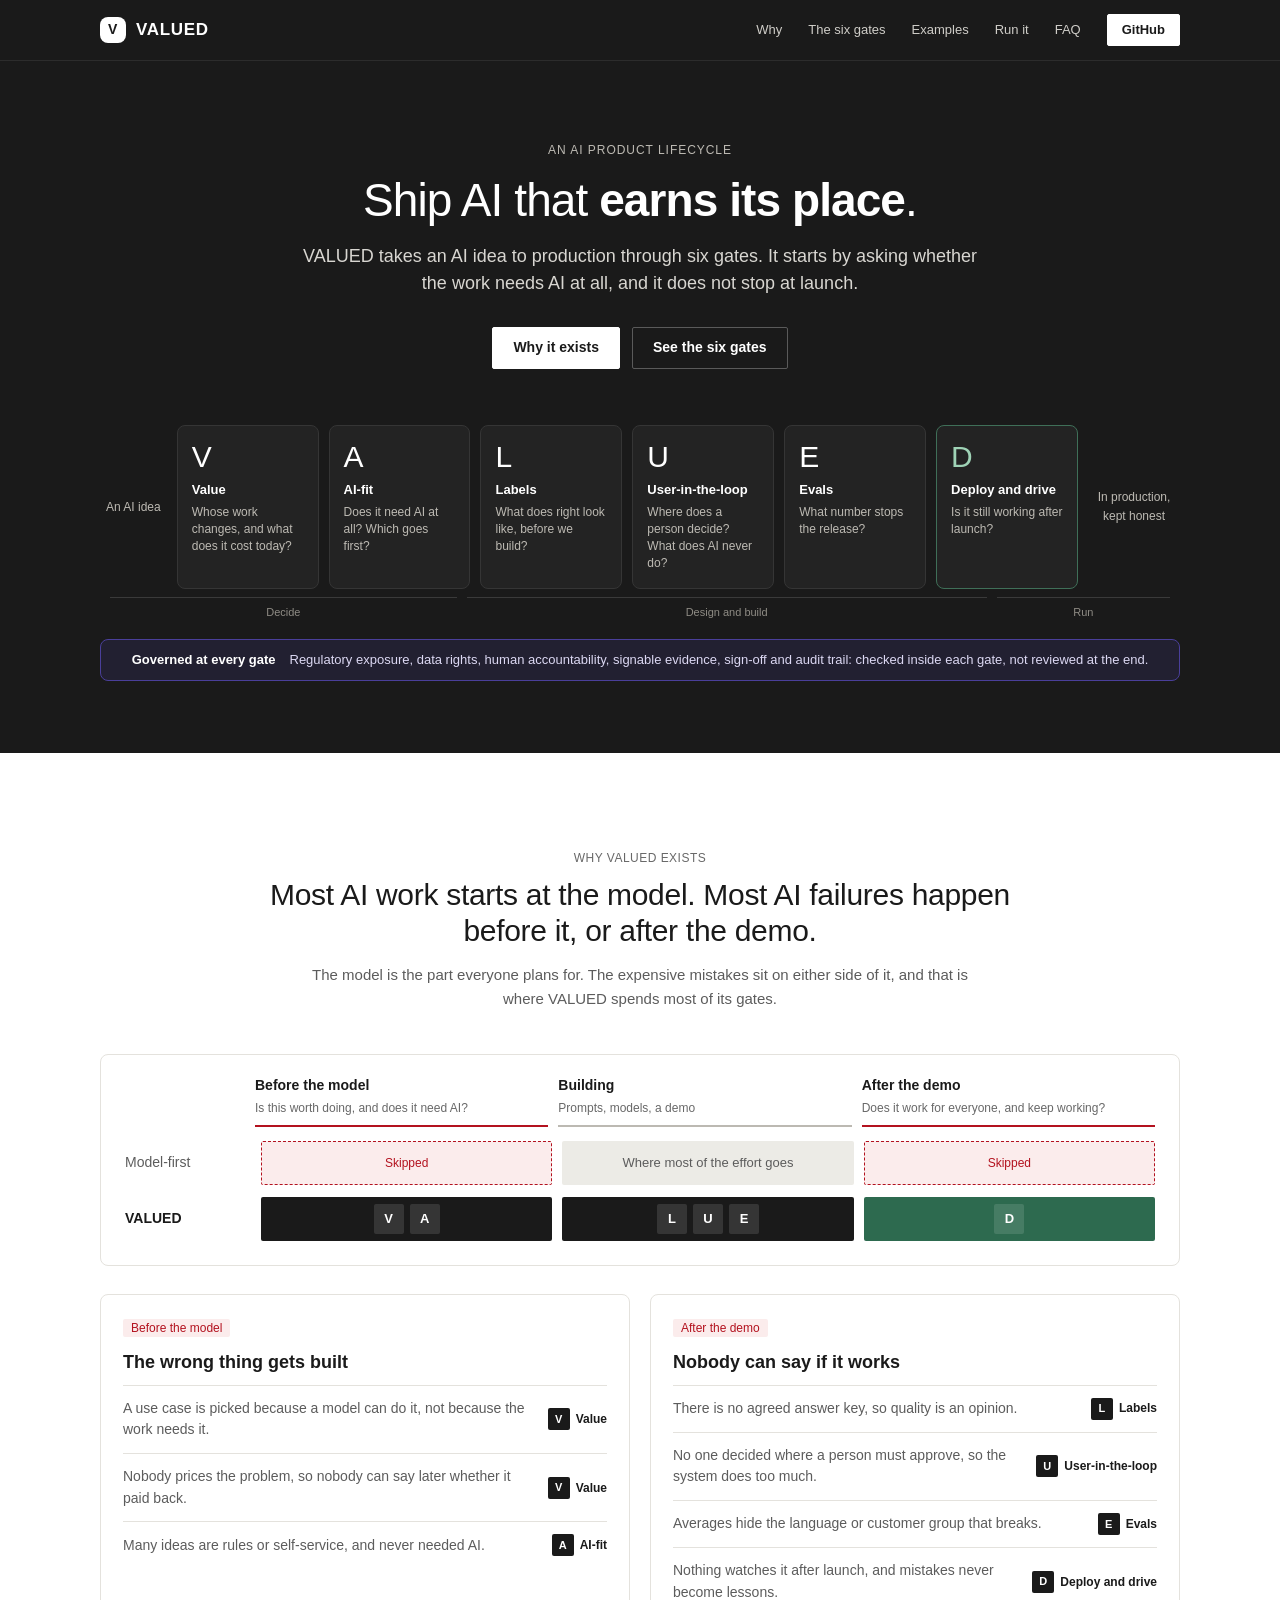
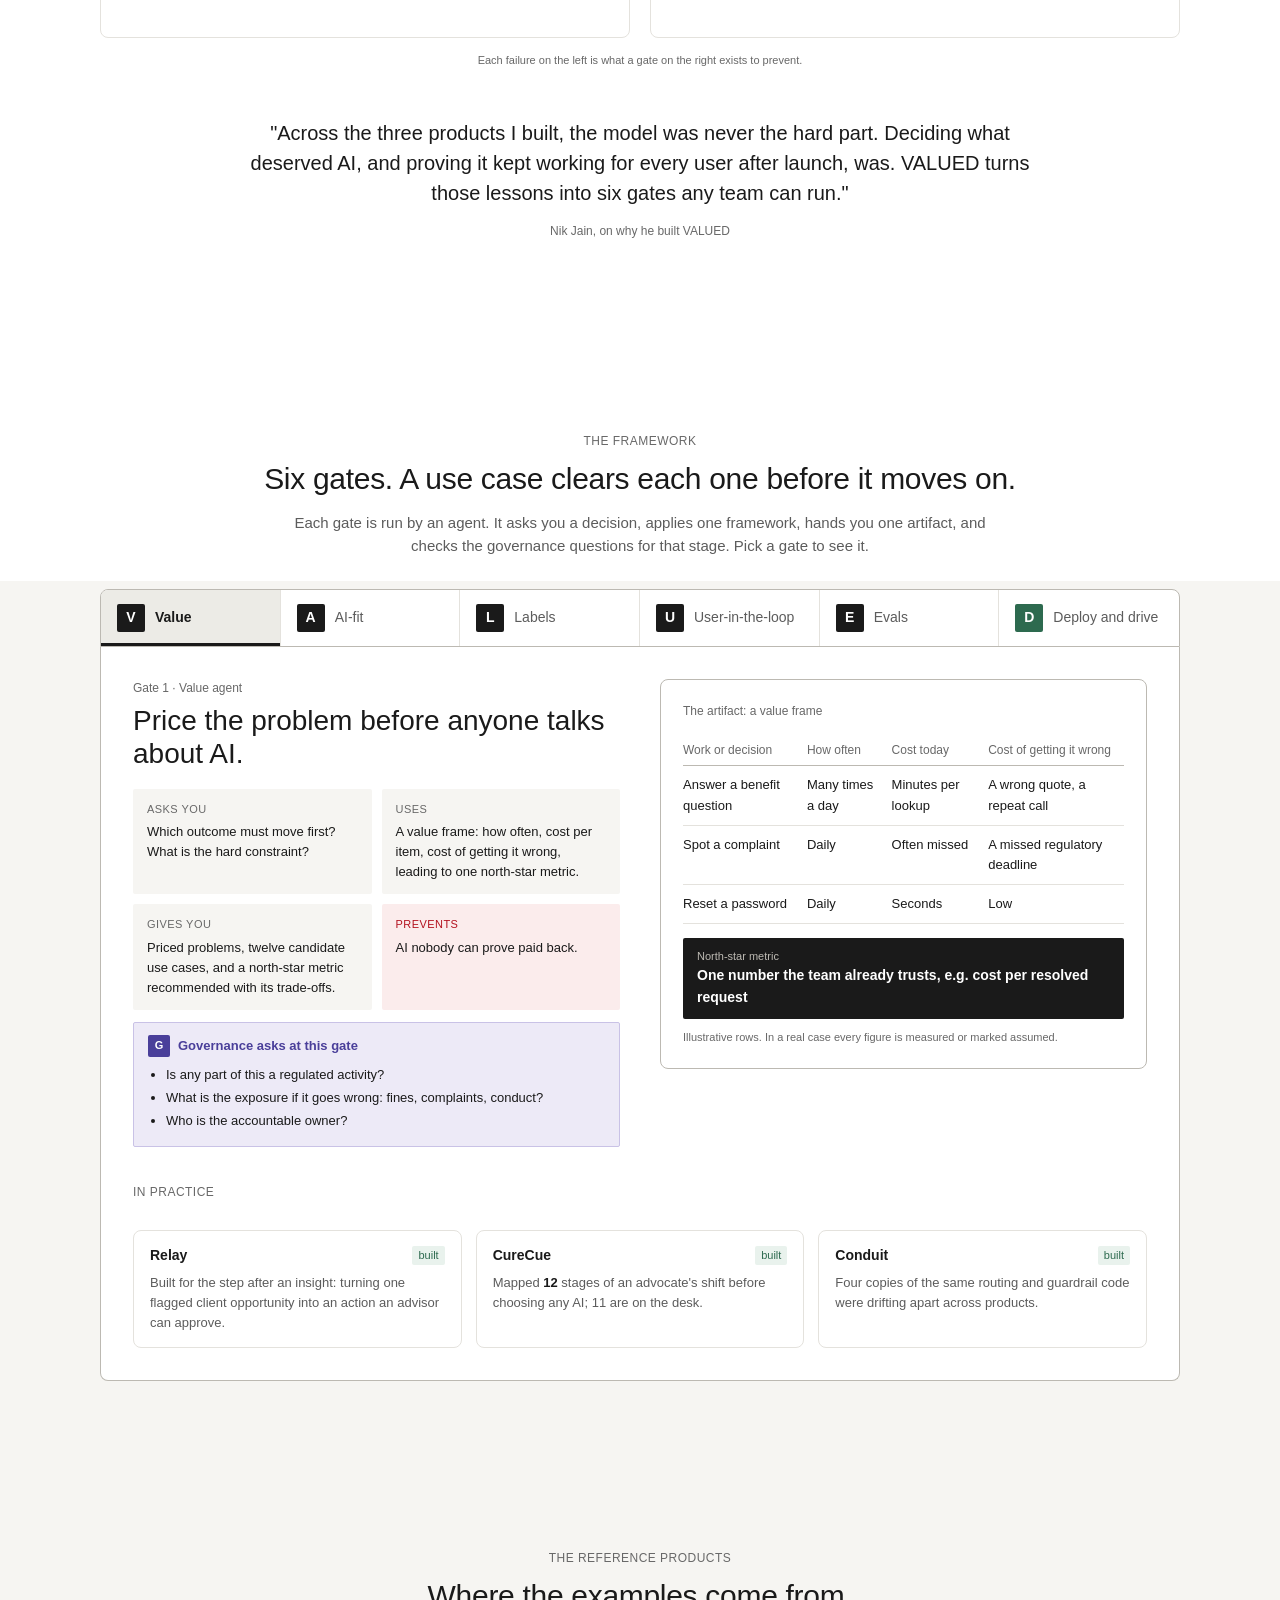
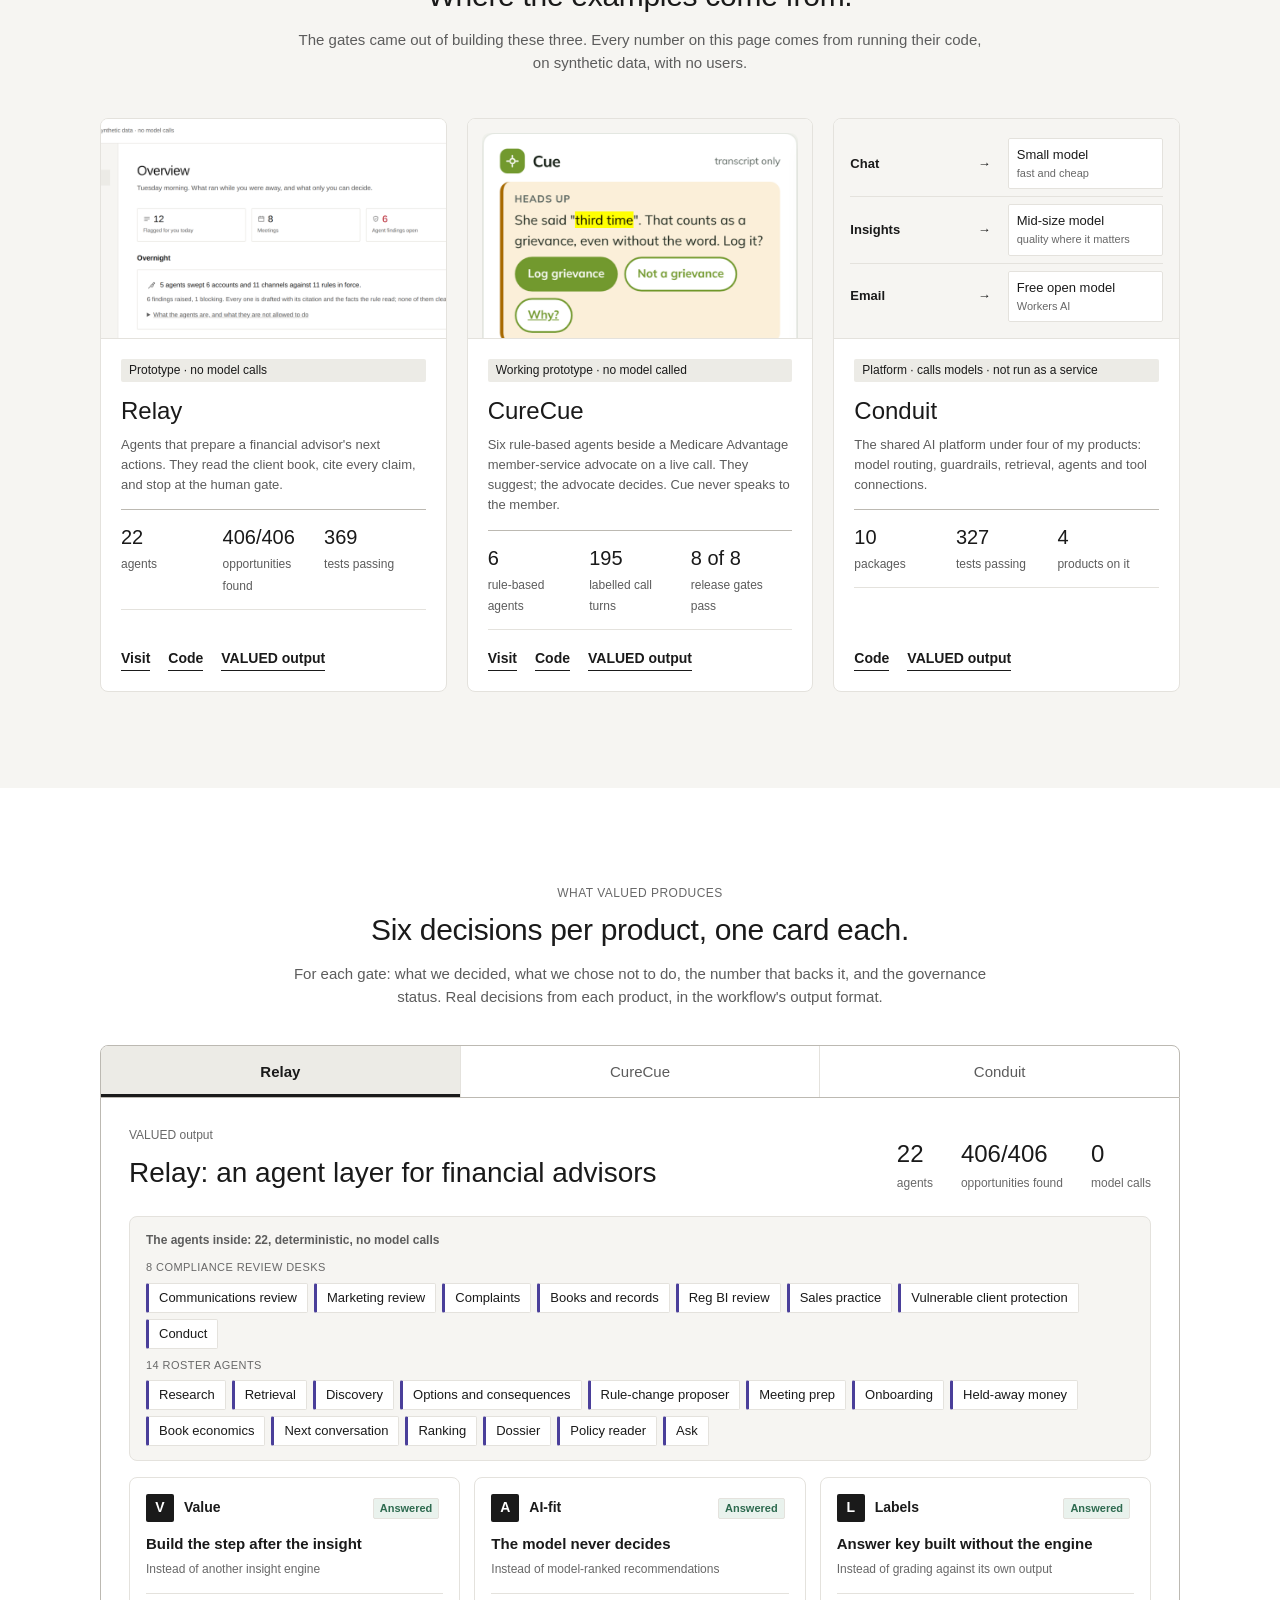
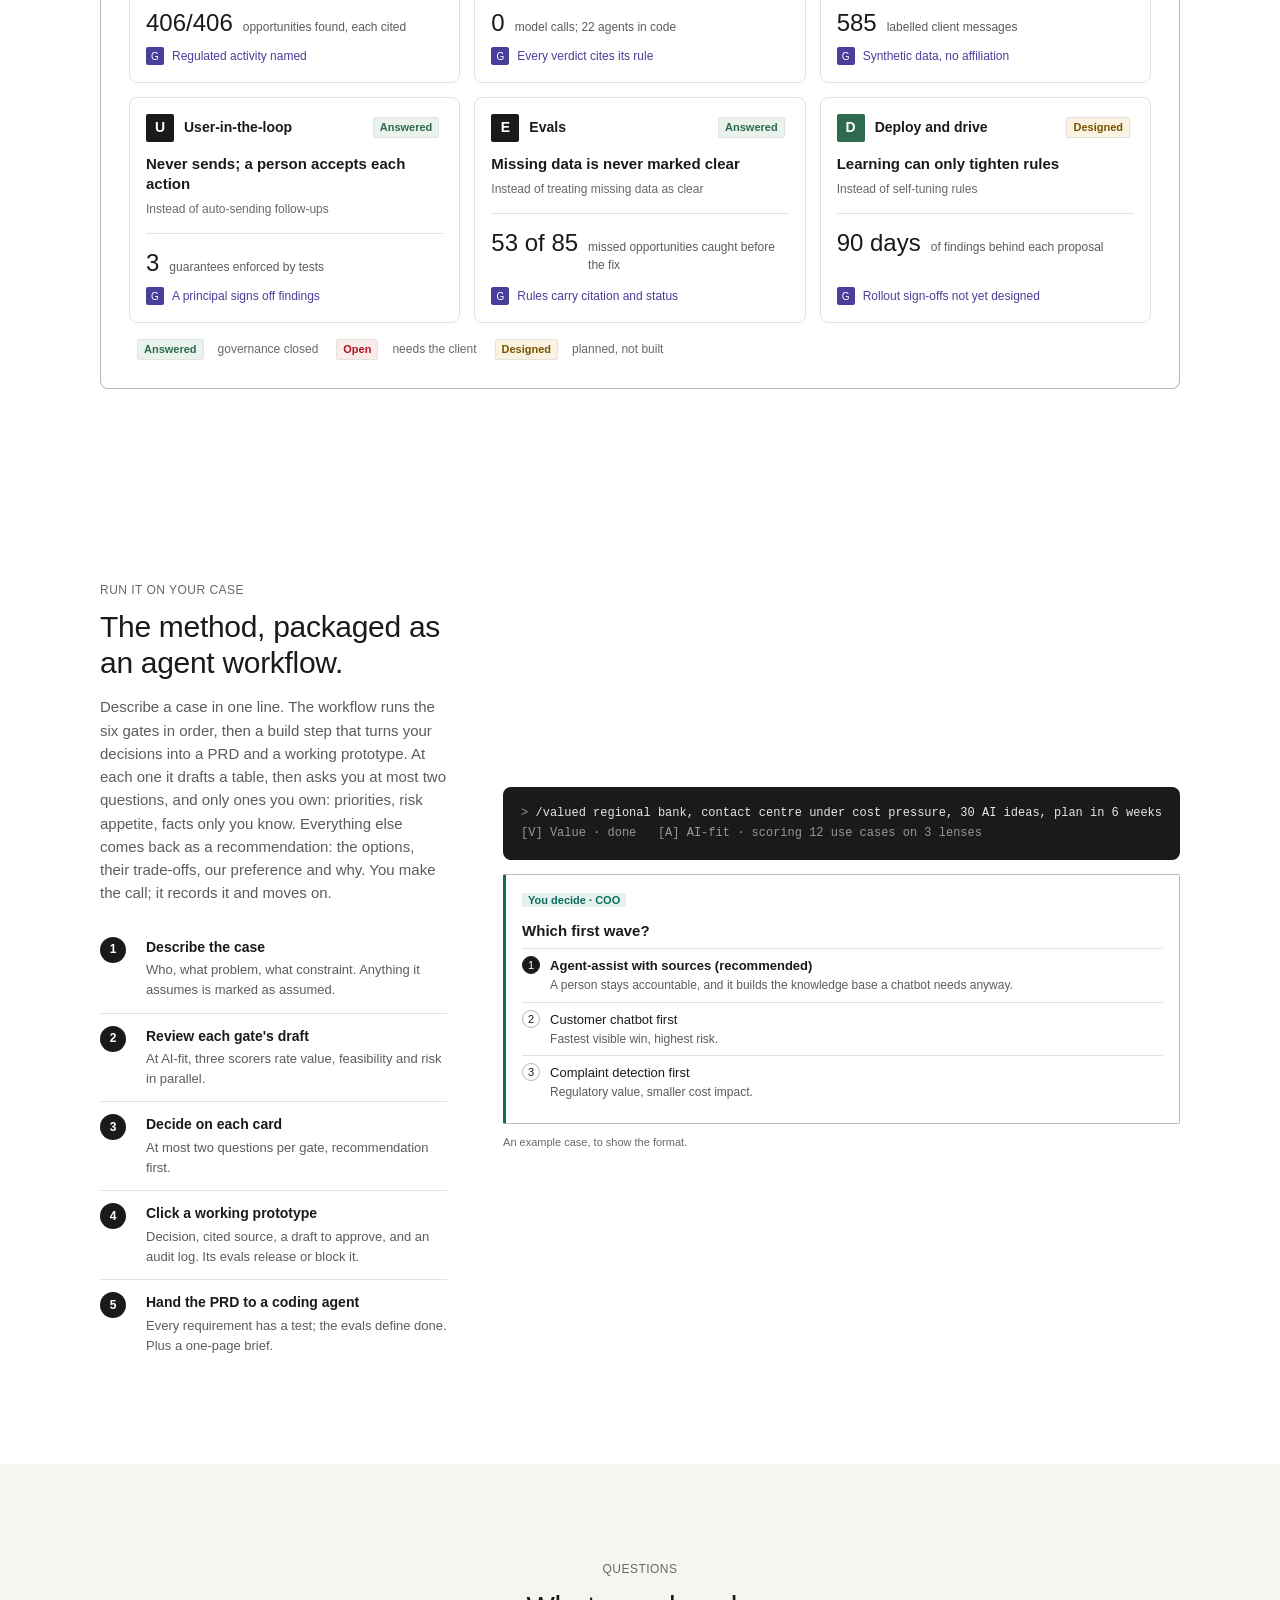
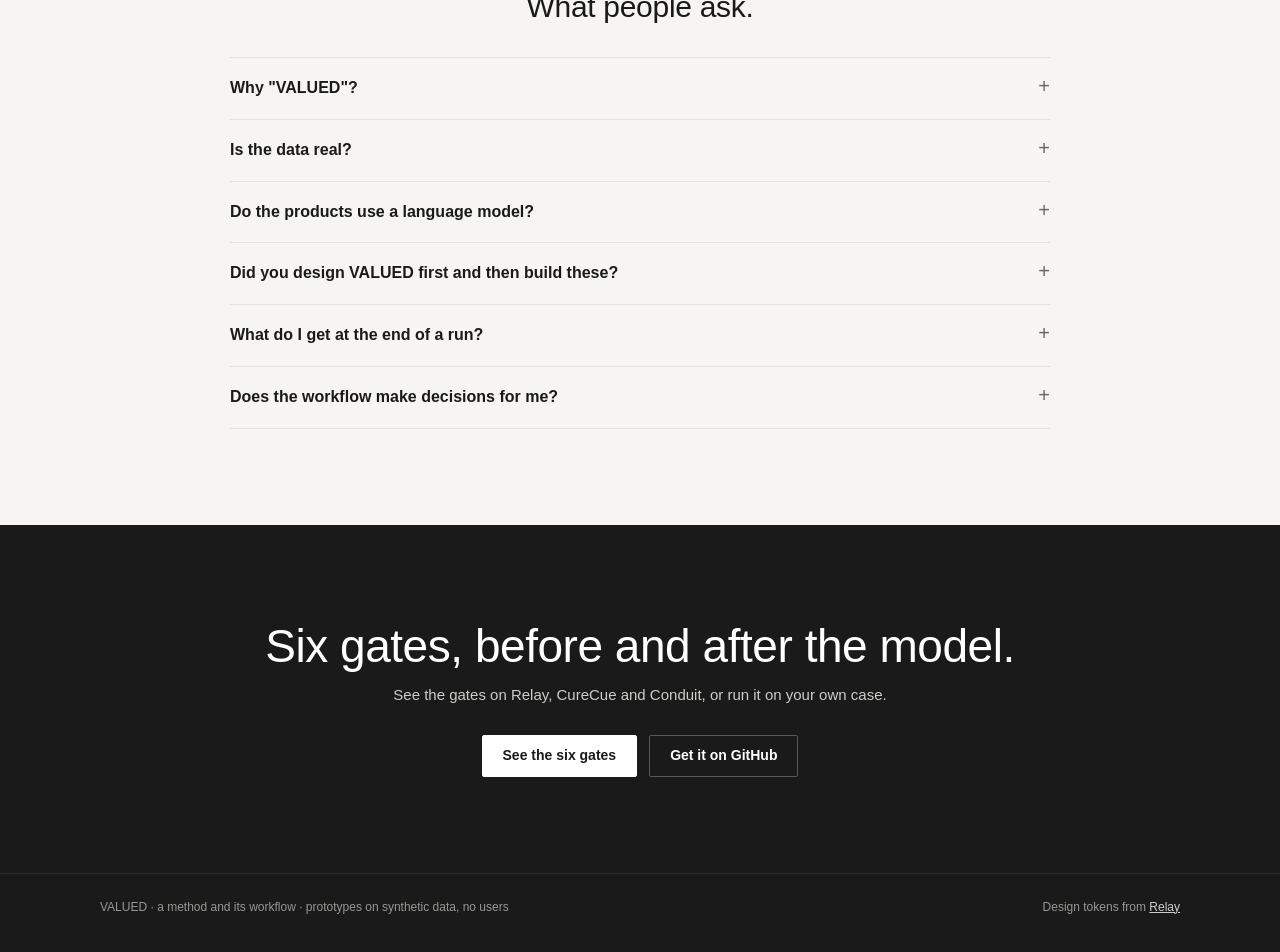
==== index.html @ 5e18c12e "Site: the build step, a working prototype and a PRD for a coding agent; engine question at AI-fit; F" ====
<!doctype html>
<html lang="en">
<head>
<meta charset="utf-8">
<meta name="viewport" content="width=device-width, initial-scale=1">
<title>VALUED · Ship AI that earns its place</title>
<meta name="description" content="VALUED is a six-gate product lifecycle for AI, from whether a use case needs AI at all to whether it still works after launch. Shown end to end on a real product.">
<meta property="og:title" content="VALUED · Ship AI that earns its place">
<meta property="og:description" content="Six gates from idea to production, shown end to end on a real product.">
<style>
  /* Design tokens from Relay (github.com/nikjain15/relay, app/tokens.css), verbatim.
     One addition for a marketing page: --text-hero. */
  :root {
    --ink: #1a1a1a; --ink-2: #5c5c5c; --ink-3: #686868;
    --line: #e4e2dd; --line-strong: #bcb9b2;
    --surface: #ffffff; --subtle: #f6f5f2; --selected: #ecebe6; --accent: #1a1a1a;
    --critical: #b3121f; --critical-soft: #fbecec;
    --positive: #2d6a4f; --positive-soft: #e9f2ed;
    --caution: #7a5200; --caution-soft: #faf3e1;
    --agent: #4a3f9a; --agent-soft: #edeaf7;
    --advisor: #0f5a8a; --advisor-soft: #e6f0f7;
    --client: #0e6b5e; --client-soft: #e4f1ee;
    --font: "Helvetica Neue", Helvetica, Arial, system-ui, sans-serif;
    --radius: 2px; --radius-lg: 8px;
    --text-caption: 11px; --text-meta: 12px; --text-body: 13px; --text-lead: 14px; --text-brief: 15px;
    --text-heading: 16px; --text-brand: 17px; --text-figure: 18px; --text-stat: 20px; --text-stat-lg: 24px;
    --text-title: 28px; --text-display: 30px;
    --text-hero: 46px;
  }
  * { box-sizing: border-box; }
  html { scroll-behavior: smooth; }
  html, body { margin: 0; background: var(--surface); color: var(--ink); font-family: var(--font); font-size: var(--text-lead); line-height: 1.55; }
  img { max-width: 100%; height: auto; display: block; }
  a { color: inherit; }
  .skip { position: absolute; left: -999px; } .skip:focus { left: 16px; top: 12px; background: var(--surface); color: var(--ink); padding: 4px 8px; z-index: 20; }
  .wrap { max-width: 1160px; margin: 0 auto; padding: 0 40px; }
  @media (max-width: 700px) { .wrap { padding: 0 16px; } :root { --text-hero: 34px; } }
  .mono { font-family: ui-monospace, "SF Mono", Menlo, monospace; }
  a:focus-visible, summary:focus-visible { outline: 2px solid var(--advisor); outline-offset: 2px; }

  /* Nav */
  .nav { position: sticky; top: 0; z-index: 10; background: var(--ink); color: var(--surface); border-bottom: 1px solid #2c2c2c; }
  .nav .wrap { height: 60px; display: flex; align-items: center; justify-content: space-between; gap: 16px; }
  .brand { display: flex; align-items: center; gap: 10px; font-size: var(--text-brand); font-weight: 600; text-decoration: none; letter-spacing: 0.04em; }
  .mark { width: 26px; height: 26px; border-radius: var(--radius-lg); background: var(--surface); color: var(--ink); display: grid; place-items: center; font-size: var(--text-lead); font-weight: 700; }
  .links { display: flex; gap: 26px; align-items: center; font-size: var(--text-body); }
  .links a { text-decoration: none; color: #cfcdc8; }
  .links a:hover { color: var(--surface); }
  @media (max-width: 760px) { .links a.hide-sm { display: none; } }
  .btn { display: inline-flex; align-items: center; height: 42px; padding: 0 20px; border: 1px solid var(--ink); border-radius: var(--radius); font-size: var(--text-lead); font-weight: 600; text-decoration: none; color: var(--ink); background: var(--surface); }
  .btn.primary { background: var(--ink); color: var(--surface); }
  .on-dark .btn.primary { background: var(--surface); color: var(--ink); border-color: var(--surface); }
  .on-dark .btn.ghost { background: transparent; color: var(--surface); border-color: #5a5a5a; }
  .links .btn { height: 32px; font-size: var(--text-body); padding: 0 14px; color: var(--ink); background: var(--surface); border-color: var(--surface); }

  /* Hero */
  .hero { background: var(--ink); color: var(--surface); padding: 80px 0 72px; }
  .hero .center { text-align: center; max-width: 860px; margin: 0 auto; }
  .kicker { font-size: var(--text-meta); color: #bdbab3; letter-spacing: 0.08em; }
  .hero h1 { font-size: var(--text-hero); font-weight: 300; line-height: 1.08; letter-spacing: -0.02em; margin: 16px 0 0; }
  .hero h1 b { font-weight: 600; }
  .hero .lede { font-size: var(--text-figure); color: #d8d6d1; line-height: 1.5; margin: 18px auto 0; max-width: 700px; font-weight: 300; }
  .hero .ctas { display: flex; gap: 12px; justify-content: center; margin-top: 30px; flex-wrap: wrap; }

  .journey { margin-top: 56px; display: grid; grid-template-columns: auto repeat(6, 1fr) auto; gap: 10px; align-items: stretch; }
  .journey .end { display: flex; align-items: center; justify-content: center; font-size: var(--text-meta); color: #bdbab3; padding: 0 6px; text-align: center; max-width: 92px; }
  .jg { background: #232323; border: 1px solid #353535; border-radius: var(--radius-lg); padding: 16px 14px; position: relative; }
  .jg .k { font-size: var(--text-display); font-weight: 300; line-height: 1; }
  .jg .n { font-size: var(--text-body); font-weight: 600; margin-top: 8px; }
  .jg .q { font-size: var(--text-meta); color: #bdbab3; margin-top: 4px; line-height: 1.4; }
  .jg.d { border-color: #3f6f58; }
  .jg.d .k { color: #9fd3b6; }
  .phase { display: grid; grid-template-columns: auto 2fr 3fr 1fr auto; gap: 10px; margin-top: 8px; font-size: var(--text-caption); color: #8f8c85; text-align: center; }
  .phase span { border-top: 1px solid #3a3a3a; padding-top: 6px; }
  .phase span.blank { border: 0; min-width: 0; }
  @media (max-width: 900px) { .journey { grid-template-columns: 1fr 1fr 1fr; } .journey .end, .phase { display: none; } }
  @media (max-width: 520px) { .journey { grid-template-columns: 1fr 1fr; } }

  /* Sections */
  section { padding: 96px 0; }
  .band { background: var(--subtle); }
  .eyebrow { font-size: var(--text-meta); color: var(--ink-3); margin: 0 0 10px; letter-spacing: 0.04em; }
  h2 { font-size: var(--text-display); font-weight: 300; line-height: 1.2; margin: 0 0 14px; letter-spacing: -0.01em; max-width: 780px; }
  h3 { font-size: var(--text-heading); font-weight: 600; margin: 0 0 6px; }
  .lede { font-size: var(--text-brief); color: var(--ink-2); max-width: 700px; margin: 0; }
  .center-head { text-align: center; } .center-head h2, .center-head .lede { margin-left: auto; margin-right: auto; }
  .caption { font-size: var(--text-caption); color: var(--ink-3); }

  /* CureCue intro */
  .product-intro { display: grid; grid-template-columns: 1fr 1.25fr; gap: 56px; align-items: center; margin-top: 48px; }
  @media (max-width: 900px) { .product-intro { grid-template-columns: 1fr; gap: 28px; } }
  .facts { display: grid; grid-template-columns: 1fr 1fr; gap: 0; border-top: 1px solid var(--line-strong); margin-top: 20px; }
  .facts div { padding: 12px 12px 12px 0; border-bottom: 1px solid var(--line); font-size: var(--text-body); }
  .facts span { display: block; font-size: var(--text-meta); color: var(--ink-3); }
  .frame { border: 1px solid var(--line-strong); border-radius: var(--radius-lg); overflow: hidden; box-shadow: 0 24px 60px rgba(26,26,26,0.12); background: var(--surface); }
  .frame .bar { height: 30px; display: flex; align-items: center; gap: 6px; padding: 0 12px; background: var(--subtle); border-bottom: 1px solid var(--line); font-size: var(--text-caption); color: var(--ink-3); }
  .frame .bar i { width: 8px; height: 8px; border-radius: 50%; background: var(--line-strong); display: inline-block; }
  .frame .bar span { margin-left: 8px; }
  .status { display: inline-block; font-size: var(--text-meta); padding: 2px 8px; border-radius: var(--radius); background: var(--selected); }
  .designed { font-size: var(--text-caption); color: var(--caution); background: var(--caution-soft); padding: 1px 6px; border-radius: var(--radius); white-space: nowrap; }

  /* Gate walkthrough rows */
  .gate-row { display: grid; grid-template-columns: 1fr 1.1fr; gap: 64px; align-items: center; padding: 64px 0; border-top: 1px solid var(--line); }
  .gate-row.flip > .visual { order: -1; }
  @media (max-width: 900px) { .gate-row { grid-template-columns: 1fr; gap: 28px; padding: 48px 0; } .gate-row.flip > .visual { order: 0; } }
  .gbadge { display: inline-flex; align-items: center; gap: 10px; }
  .gbadge .k { width: 40px; height: 40px; border-radius: var(--radius-lg); background: var(--ink); color: var(--surface); display: grid; place-items: center; font-size: var(--text-stat); font-weight: 300; }
  .gbadge .k.d { background: var(--positive); }
  .gbadge .n { font-size: var(--text-meta); color: var(--ink-3); }
  .gbadge .n b { display: block; color: var(--ink); font-size: var(--text-lead); }
  .gate-row h3 { font-size: var(--text-title); font-weight: 300; line-height: 1.2; margin: 18px 0 10px; }
  .gate-row .why { color: var(--ink-2); font-size: var(--text-brief); margin: 0; }
  .decided { margin-top: 20px; border-left: 3px solid var(--advisor); padding: 2px 0 2px 14px; }
  .decided .lbl { font-size: var(--text-meta); color: var(--advisor); font-weight: 600; }
  .decided ul { margin: 6px 0 0; padding-left: 16px; font-size: var(--text-lead); }
  .decided li { margin: 4px 0; }
  .evidence { margin-top: 20px; display: flex; gap: 14px; align-items: baseline; background: var(--subtle); border-radius: var(--radius-lg); padding: 14px 16px; }
  .evidence b { font-size: var(--text-stat-lg); font-weight: 300; font-variant-numeric: tabular-nums; white-space: nowrap; }
  .evidence span { font-size: var(--text-body); color: var(--ink-2); }
  .shot-sm { max-width: 420px; margin: 0 auto; }

  /* Charts and diagrams */
  .panel { border: 1px solid var(--line-strong); border-radius: var(--radius-lg); background: var(--surface); padding: 22px; box-shadow: 0 24px 60px rgba(26,26,26,0.08); }
  .panel .ph { font-size: var(--text-meta); color: var(--ink-3); margin-bottom: 14px; }
  .bars .row { display: grid; grid-template-columns: 110px 1fr 44px; gap: 10px; align-items: center; margin: 8px 0; font-size: var(--text-body); }
  .bars .track { height: 14px; background: var(--subtle); border-radius: var(--radius); overflow: hidden; }
  .bars .fill { height: 100%; background: var(--ink); }
  .bars .fill.c2 { background: var(--advisor); } .bars .fill.c3 { background: var(--agent); }
  .bars .v { text-align: right; font-variant-numeric: tabular-nums; }
  .bars .grp { font-size: var(--text-meta); color: var(--ink-3); margin: 16px 0 4px; }
  .bars .grp:first-child { margin-top: 0; }

  .rel { display: grid; grid-template-columns: 1fr 1fr; gap: 16px; }
  .rel .col { border-radius: var(--radius); padding: 14px; }
  .rel .col.r2 { background: var(--critical-soft); }
  .rel .col.r3 { background: var(--positive-soft); }
  .rel .t { font-weight: 600; font-size: var(--text-lead); }
  .rel .s { font-size: var(--text-meta); color: var(--ink-2); margin-bottom: 10px; }
  .rel .lg { display: grid; grid-template-columns: 80px 1fr 38px; gap: 8px; align-items: center; margin: 6px 0; font-size: var(--text-body); }
  .rel .tr { height: 10px; background: rgba(255,255,255,0.7); border-radius: var(--radius); overflow: hidden; }
  .rel .f { height: 100%; }
  .rel .r2 .f { background: var(--critical); } .rel .r3 .f { background: var(--positive); }
  .rel .lg .v { text-align: right; font-variant-numeric: tabular-nums; font-weight: 600; }
  .rel .verdict { margin-top: 10px; font-size: var(--text-meta); font-weight: 700; }
  .rel .r2 .verdict { color: var(--critical); } .rel .r3 .verdict { color: var(--positive); }
  @media (max-width: 520px) { .rel { grid-template-columns: 1fr; } }

  .path { display: flex; flex-wrap: wrap; align-items: center; gap: 8px; margin-top: 16px; }
  .node { border: 1px solid var(--line-strong); border-radius: var(--radius); padding: 8px 10px; font-size: var(--text-body); background: var(--surface); }
  .node small { display: block; font-size: var(--text-caption); color: var(--ink-3); }
  .edge { font-size: var(--text-caption); color: var(--ink-3); }
  .vs { display: grid; grid-template-columns: 1fr 1fr; gap: 12px; margin-top: 4px; }
  .vs > div { border-radius: var(--radius); padding: 12px; font-size: var(--text-body); }
  .vs .bad { background: var(--critical-soft); } .vs .good { background: var(--positive-soft); }
  .vs b { display: block; font-size: var(--text-meta); margin-bottom: 4px; }

  .timeline { list-style: none; margin: 0; padding: 0; }
  .timeline li { display: grid; grid-template-columns: 26px 1fr; gap: 12px; padding: 0 0 18px; position: relative; }
  .timeline li::before { content: ""; position: absolute; left: 12px; top: 22px; bottom: 0; width: 2px; background: var(--line); }
  .timeline li:last-child::before { display: none; }
  .timeline .dot { width: 26px; height: 26px; border-radius: 50%; border: 2px solid var(--positive); background: var(--surface); display: grid; place-items: center; font-size: var(--text-caption); font-weight: 700; color: var(--positive); }
  .timeline b { display: block; font-size: var(--text-lead); }
  .timeline span { font-size: var(--text-body); color: var(--ink-2); }

  /* Other products */
  .others { display: grid; grid-template-columns: 1fr 1fr; gap: 24px; margin-top: 44px; }
  @media (max-width: 900px) { .others { grid-template-columns: 1fr; } }
  .other { background: var(--surface); border: 1px solid var(--line); border-radius: var(--radius-lg); overflow: hidden; display: flex; flex-direction: column; }
  .other .media { border-bottom: 1px solid var(--line); background: var(--subtle); }
  .other .body { padding: 24px; display: flex; flex-direction: column; flex: 1; }
  .other h3 { font-size: var(--text-title); font-weight: 300; margin: 10px 0 6px; }
  .other .what { color: var(--ink-2); margin: 0 0 16px; }
  .kpis { display: grid; grid-template-columns: repeat(3, 1fr); border-top: 1px solid var(--line-strong); border-bottom: 1px solid var(--line); }
  .kpis div { padding: 12px 10px 12px 0; }
  .kpis b { display: block; font-size: var(--text-stat-lg); font-weight: 300; font-variant-numeric: tabular-nums; }
  .kpis span { font-size: var(--text-meta); color: var(--ink-2); }
  .gl { list-style: none; margin: 14px 0 0; padding: 0; }
  .gl li { display: grid; grid-template-columns: 26px 1fr; gap: 10px; padding: 7px 0; font-size: var(--text-body); color: var(--ink-2); border-top: 1px solid var(--line); }
  .gl li:first-child { border-top: 0; }
  .gl .k { width: 22px; height: 22px; border-radius: var(--radius); background: var(--ink); color: var(--surface); display: grid; place-items: center; font-size: var(--text-caption); font-weight: 700; }
  .go { display: flex; gap: 18px; margin-top: auto; padding-top: 18px; font-size: var(--text-lead); font-weight: 600; flex-wrap: wrap; }
  .go a { text-decoration: none; border-bottom: 1px solid var(--ink); }
  .route { padding: 18px; font-size: var(--text-body); }
  .route .rr { display: grid; grid-template-columns: 1fr 22px 1.3fr; align-items: center; gap: 8px; padding: 9px 0; border-top: 1px solid var(--line); }
  .route .rr:first-child { border-top: 0; }
  .route .tier { background: var(--surface); border: 1px solid var(--line); border-radius: var(--radius); padding: 6px 8px; }
  .route .tier small { display: block; color: var(--ink-3); font-size: var(--text-caption); }
  .route .foot { margin-top: 12px; display: grid; grid-template-columns: 1fr 1fr; gap: 10px; }
  .route .foot div { background: var(--surface); border: 1px solid var(--line); border-radius: var(--radius); padding: 10px 12px; }
  .route .foot b { display: block; font-size: var(--text-stat); font-weight: 300; }
  .route .foot span { font-size: var(--text-caption); color: var(--ink-3); }

  /* Run it */
  .runit { display: grid; grid-template-columns: 1fr 1.1fr; gap: 56px; align-items: center; }
  @media (max-width: 900px) { .runit { grid-template-columns: 1fr; gap: 28px; } }
  .runit ol { list-style: none; counter-reset: u; margin: 20px 0 0; padding: 0; }
  .runit li { counter-increment: u; display: grid; grid-template-columns: 34px 1fr; gap: 12px; padding: 12px 0; border-top: 1px solid var(--line); }
  .runit li:first-child { border-top: 0; }
  .runit li::before { content: counter(u); width: 26px; height: 26px; border-radius: 50%; background: var(--ink); color: var(--surface); display: grid; place-items: center; font-size: var(--text-meta); font-weight: 700; }
  .runit li p { margin: 2px 0 0; color: var(--ink-2); font-size: var(--text-body); }
  .card { border: 1px solid var(--line-strong); border-left: 3px solid var(--client); border-radius: var(--radius); padding: 14px 16px; background: var(--surface); }
  .card .who { font-size: var(--text-caption); font-weight: 600; color: var(--client); background: var(--client-soft); padding: 1px 6px; border-radius: var(--radius); }
  .card .q { font-weight: 600; margin: 8px 0 6px; font-size: var(--text-brief); }
  .opt { display: flex; gap: 10px; padding: 7px 0; border-top: 1px solid var(--line); font-size: var(--text-body); }
  .opt:first-of-type { border-top: 0; }
  .opt .n { width: 18px; height: 18px; border-radius: 50%; border: 1px solid var(--line-strong); display: grid; place-items: center; font-size: var(--text-caption); flex: none; }
  .opt.rec .n { background: var(--ink); color: var(--surface); border-color: var(--ink); }
  .opt.rec b { font-weight: 600; }
  .opt small { display: block; color: var(--ink-2); font-size: var(--text-meta); }
  .term { background: var(--ink); color: #e8e6e1; border-radius: var(--radius-lg); padding: 16px 18px; font-size: 12px; line-height: 1.7; overflow-x: auto; margin-bottom: 14px; }
  .term pre { margin: 0; font-family: ui-monospace, "SF Mono", Menlo, monospace; }
  .term .d { color: #9a9790; }


  /* Three products strip */
  .trio { display: grid; grid-template-columns: repeat(3, 1fr); gap: 20px; margin-top: 44px; }
  @media (max-width: 900px) { .trio { grid-template-columns: 1fr; } }
  .prod { background: var(--surface); border: 1px solid var(--line); border-radius: var(--radius-lg); overflow: hidden; display: flex; flex-direction: column; }
  .prod .media { overflow: hidden; border-bottom: 1px solid var(--line); background: var(--subtle); }
  .prod .media { height: 220px; }
  .prod .media img { width: 100%; height: 100%; object-fit: cover; object-position: top left; }
  .prod .media.zoom img { width: 175%; max-width: none; height: auto; object-fit: initial; margin: -2px 0 0 -28%; }
  .prod .media.fit { padding: 14px; display: grid; place-items: center; }
  .prod .media.fit img { width: auto; height: 100%; object-fit: contain; border-radius: var(--radius-lg); }
  .prod .media .route { padding: 12px 16px; }
  .prod .media .route .rr { padding: 7px 0; }
  .prod .body { padding: 20px; display: flex; flex-direction: column; flex: 1; }
  .prod h3 { font-size: var(--text-stat-lg); font-weight: 300; margin: 10px 0 6px; }
  .prod .what { color: var(--ink-2); font-size: var(--text-body); margin: 0 0 14px; }
  .prod .kpis b { font-size: var(--text-stat); }
  /* In practice strip under each gate */
  .practice { display: grid; grid-template-columns: repeat(3, 1fr); gap: 14px; margin-top: 28px; }
  @media (max-width: 900px) { .practice { grid-template-columns: 1fr; } }
  .pc { background: var(--surface); border: 1px solid var(--line); border-radius: var(--radius-lg); padding: 14px 16px; font-size: var(--text-body); }
  .band .pc { background: var(--surface); }
  .pc .top { display: flex; justify-content: space-between; align-items: center; gap: 8px; margin-bottom: 6px; }
  .pc .nm { font-weight: 600; font-size: var(--text-lead); }
  .built { font-size: var(--text-caption); color: var(--positive); background: var(--positive-soft); padding: 1px 6px; border-radius: var(--radius); }
  .pc p { margin: 0; color: var(--ink-2); }
  .pc b.n { color: var(--ink); }
  .inpractice { font-size: var(--text-meta); color: var(--ink-3); margin-top: 36px; letter-spacing: 0.04em; }
  .gate-row { padding-bottom: 24px; }
  .gblock { padding: 40px 0 64px; border-top: 1px solid var(--line); }
  .gblock .gate-row { border-top: 0; padding-top: 24px; }

  .vf, .gt { width: 100%; border-collapse: collapse; font-size: var(--text-body); }
  .vf th, .gt th { text-align: left; font-weight: 400; font-size: var(--text-meta); color: var(--ink-3); border-bottom: 1px solid var(--line-strong); padding: 6px 8px 6px 0; }
  .vf td, .gt td { border-bottom: 1px solid var(--line); padding: 9px 8px 9px 0; vertical-align: top; }
  .north { margin-top: 14px; background: var(--ink); color: var(--surface); border-radius: var(--radius); padding: 10px 14px; }
  .north span { display: block; font-size: var(--text-caption); color: #bdbab3; }
  .ladder { display: grid; gap: 8px; }
  .rung { border-radius: var(--radius); padding: 10px 14px; display: grid; grid-template-columns: 170px 1fr; gap: 10px; font-size: var(--text-body); align-items: baseline; }
  .rung b { font-size: var(--text-lead); }
  .rung span { color: var(--ink-2); }
  .rung.r1 { background: var(--positive-soft); } .rung.r2 { background: var(--subtle); } .rung.r3 { background: var(--advisor-soft); } .rung.r4 { background: var(--agent-soft); }
  @media (max-width: 520px) { .rung { grid-template-columns: 1fr; } }
  .climb { margin-top: 12px; font-size: var(--text-body); color: var(--ink-2); }
  .key { display: grid; grid-template-columns: 3fr 1fr; gap: 8px; }
  .key > div { border-radius: var(--radius); padding: 14px; font-size: var(--text-body); }
  .key b { display: block; font-size: var(--text-lead); margin-bottom: 4px; }
  .key span { color: var(--ink-2); }
  .key .dev { background: var(--advisor-soft); } .key .hold { background: var(--ink); color: var(--surface); } .key .hold span { color: #cfcdc8; }
  @media (max-width: 520px) { .key { grid-template-columns: 1fr; } }
  .chips { display: flex; flex-wrap: wrap; gap: 6px; }
  .chips span { font-size: var(--text-meta); border: 1px solid var(--line-strong); border-radius: 999px; padding: 3px 10px; }
  .scale { display: grid; grid-template-columns: repeat(4, 1fr); gap: 6px; }
  .st { border: 1px solid var(--line); border-radius: var(--radius); padding: 10px; font-size: var(--text-meta); text-align: center; }
  .st b { display: block; font-size: var(--text-body); }
  .st span { color: var(--ink-3); }
  .st.on { background: var(--ink); color: var(--surface); border-color: var(--ink); }
  .st.on span { color: #cfcdc8; }
  @media (max-width: 520px) { .scale { grid-template-columns: 1fr 1fr; } }
  .never { margin-top: 14px; background: var(--critical-soft); border-radius: var(--radius); padding: 12px 14px; font-size: var(--text-body); }
  .never b { color: var(--critical); }
  .never ul { margin: 6px 0 0; padding-left: 16px; }
  .esc { margin-top: 10px; font-size: var(--text-body); font-weight: 600; }
  .gt td.ok { color: var(--positive); font-weight: 600; } .gt td.bad { color: var(--critical); font-weight: 600; }
  .blocked { margin-top: 12px; background: var(--critical-soft); color: var(--critical); font-weight: 700; border-radius: var(--radius); padding: 10px 14px; font-size: var(--text-body); }
  .loopback { margin-top: 4px; font-size: var(--text-body); color: var(--positive); font-weight: 600; }

  /* Why section */
  .span { margin-top: 44px; border: 1px solid var(--line); border-radius: var(--radius-lg); padding: 20px 24px 24px; background: var(--surface); }
  .span-head, .span-row { display: grid; grid-template-columns: 120px 1fr; gap: 16px; align-items: center; }
  .span-head { grid-template-columns: 120px 1fr 1fr 1fr; gap: 10px; margin-bottom: 14px; }
  .span-head .z { font-size: var(--text-lead); font-weight: 600; padding-bottom: 8px; border-bottom: 2px solid var(--line-strong); }
  .span-head .z small { display: block; font-weight: 400; font-size: var(--text-meta); color: var(--ink-3); margin-top: 2px; }
  .span-head .z1, .span-head .z3 { border-bottom-color: var(--critical); }
  .span-row { margin-top: 12px; }
  .who-l { font-size: var(--text-lead); color: var(--ink-2); }
  .who-l b { color: var(--ink); }
  .lane { display: grid; grid-template-columns: 1fr 1fr 1fr; gap: 10px; }
  .bar { border-radius: var(--radius); height: 44px; display: flex; align-items: center; justify-content: center; gap: 6px; font-size: var(--text-body); }
  .bar.mf { background: var(--selected); color: var(--ink-2); grid-row: 1; }
  .gap { grid-row: 1; border: 1px dashed var(--critical); color: var(--critical); border-radius: var(--radius); height: 44px; display: grid; place-items: center; font-size: var(--text-meta); background: var(--critical-soft); }
  .gap.g1 { grid-column: 1; } .gap.g3 { grid-column: 3; }
  .bar.v1, .bar.v2, .bar.v3 { background: var(--ink); }
  .bar.v3 { background: var(--positive); }
  .bar span { width: 30px; height: 30px; border-radius: var(--radius); background: rgba(255,255,255,0.12); color: var(--surface); display: grid; place-items: center; font-weight: 600; }
  @media (max-width: 760px) { .span-head { grid-template-columns: 1fr 1fr 1fr; } .span-head > div:first-child { display: none; } .span-row { grid-template-columns: 1fr; gap: 6px; } }
  .fails { display: grid; grid-template-columns: 1fr 1fr; gap: 20px; margin-top: 28px; }
  @media (max-width: 860px) { .fails { grid-template-columns: 1fr; } }
  .fail-col { border: 1px solid var(--line); border-radius: var(--radius-lg); padding: 22px; background: var(--surface); }
  .fh { margin-bottom: 8px; }
  .fh b { display: block; font-size: var(--text-figure); margin-top: 10px; }
  .tag-red { font-size: var(--text-meta); color: var(--critical); background: var(--critical-soft); padding: 2px 8px; border-radius: var(--radius); }
  .fr { display: grid; grid-template-columns: 1fr auto; gap: 14px; align-items: center; padding: 12px 0; border-top: 1px solid var(--line); font-size: var(--text-lead); color: var(--ink-2); }
  .fr em { font-style: normal; font-size: var(--text-meta); font-weight: 600; color: var(--ink); display: inline-flex; align-items: center; gap: 6px; white-space: nowrap; }
  .fr em i { font-style: normal; width: 22px; height: 22px; border-radius: var(--radius); background: var(--ink); color: var(--surface); display: grid; place-items: center; font-size: var(--text-caption); }
  .why-quote { margin: 48px auto 0; max-width: 820px; text-align: center; }
  .why-quote p { font-size: var(--text-stat); font-weight: 300; line-height: 1.5; margin: 0; }
  .why-quote cite { display: block; margin-top: 14px; font-style: normal; font-size: var(--text-meta); color: var(--ink-3); }

  /* Governance rail in hero */
  .govrail { margin: 18px auto 0; max-width: 1080px; display: flex; gap: 14px; align-items: center; justify-content: center; flex-wrap: wrap; border: 1px solid #4a3f9a; background: rgba(74,63,154,0.18); border-radius: var(--radius-lg); padding: 10px 16px; font-size: var(--text-body); color: #dcd8f3; }
  .govrail b { color: #fff; font-weight: 600; white-space: nowrap; }
  /* Gate tabs */
  .gates-ui { padding: 8px 0 72px; }
  .gtabs { display: grid; grid-template-columns: repeat(6, 1fr); border: 1px solid var(--line-strong); border-radius: var(--radius-lg) var(--radius-lg) 0 0; overflow: hidden; background: var(--surface); }
  .gtabs button { all: unset; cursor: pointer; display: flex; align-items: center; gap: 10px; padding: 14px 16px; border-right: 1px solid var(--line); font-size: var(--text-lead); color: var(--ink-2); }
  .gtabs button:last-child { border-right: 0; }
  .gtabs button:hover { background: var(--subtle); }
  .gtabs button[aria-selected="true"] { background: var(--selected); color: var(--ink); font-weight: 600; box-shadow: inset 0 -3px 0 var(--ink); }
  .gtabs button:focus-visible { outline: 2px solid var(--advisor); outline-offset: -2px; }
  .tk { width: 28px; height: 28px; border-radius: var(--radius); background: var(--ink); color: var(--surface); display: grid; place-items: center; font-weight: 600; flex: none; }
  .tk.d { background: var(--positive); }
  @media (max-width: 900px) { .gtabs { grid-template-columns: repeat(3, 1fr); } .gtabs button { border-bottom: 1px solid var(--line); } }
  @media (max-width: 520px) { .gtabs .tn { display: none; } .gtabs { grid-template-columns: repeat(6, 1fr); } .gtabs button { justify-content: center; padding: 10px 4px; } }
  .gpanels { background: var(--surface); border: 1px solid var(--line-strong); border-top: 0; border-radius: 0 0 var(--radius-lg) var(--radius-lg); padding: 32px; }
  @media (max-width: 700px) { .gpanels { padding: 20px 16px; } }
  .pg-grid { display: grid; grid-template-columns: 1fr 1fr; gap: 40px; align-items: start; }
  @media (max-width: 900px) { .pg-grid { grid-template-columns: 1fr; gap: 24px; } }
  .pg-agent { font-size: var(--text-meta); color: var(--ink-3); }
  .pg-h { font-size: var(--text-title); font-weight: 300; line-height: 1.2; margin: 6px 0 18px; }
  .quad { display: grid; grid-template-columns: 1fr 1fr; gap: 10px; }
  @media (max-width: 520px) { .quad { grid-template-columns: 1fr; } }
  .quad > div { background: var(--subtle); border-radius: var(--radius); padding: 12px 14px; font-size: var(--text-body); }
  .quad span { display: block; font-size: var(--text-caption); color: var(--ink-3); margin-bottom: 4px; letter-spacing: 0.04em; text-transform: uppercase; }
  .quad .prev { background: var(--critical-soft); }
  .quad .prev span { color: var(--critical); }
  .govbox { margin-top: 12px; border: 1px solid #c9c2e6; background: var(--agent-soft); border-radius: var(--radius); padding: 12px 14px; font-size: var(--text-body); }
  .govh { display: flex; align-items: center; gap: 8px; font-weight: 600; color: var(--agent); }
  .gk2 { width: 22px; height: 22px; border-radius: var(--radius); background: var(--agent); color: var(--surface); display: grid; place-items: center; font-size: var(--text-caption); }
  .govbox ul { margin: 8px 0 0; padding-left: 18px; }
  .govbox li { margin: 3px 0; }
  .pg-visual .panel { box-shadow: none; }

  /* Outputs */
  .otabs { display: flex; gap: 0; border: 1px solid var(--line-strong); border-radius: var(--radius-lg) var(--radius-lg) 0 0; overflow: hidden; margin-top: 36px; background: var(--surface); }
  .otabs button { all: unset; cursor: pointer; flex: 1; text-align: center; padding: 14px; font-size: var(--text-brief); color: var(--ink-2); border-right: 1px solid var(--line); }
  .otabs button:last-child { border-right: 0; }
  .otabs button[aria-selected="true"] { background: var(--selected); color: var(--ink); font-weight: 600; box-shadow: inset 0 -3px 0 var(--ink); }
  .otabs button:focus-visible { outline: 2px solid var(--advisor); outline-offset: -2px; }
  .opanels { border: 1px solid var(--line-strong); border-top: 0; border-radius: 0 0 var(--radius-lg) var(--radius-lg); padding: 28px; background: var(--surface); }
  @media (max-width: 700px) { .opanels { padding: 18px 14px; } }
  .ohead { display: flex; justify-content: space-between; align-items: flex-end; gap: 16px; flex-wrap: wrap; }
  .ocount { font-size: var(--text-body); color: var(--ink-2); margin-bottom: 10px; }
  .ocount b { color: var(--ink); font-weight: 600; }
  .otable { border-top: 1px solid var(--line-strong); }
  .orow { display: grid; grid-template-columns: 150px 1.2fr 1.1fr 1fr 1.1fr; gap: 16px; padding: 14px 0; border-bottom: 1px solid var(--line); font-size: var(--text-body); align-items: start; }
  .og { display: flex; gap: 10px; align-items: center; }
  .og b { font-size: var(--text-lead); }
  .oc span { display: block; font-size: var(--text-caption); color: var(--ink-3); text-transform: uppercase; letter-spacing: 0.04em; margin-bottom: 3px; }
  .oc.alt { color: var(--ink-2); }
  .st { font-style: normal; font-size: var(--text-caption); font-weight: 600; padding: 1px 6px; border-radius: var(--radius); margin-right: 4px; white-space: nowrap; }
  .st.ans { background: var(--positive-soft); color: var(--positive); }
  .st.des { background: var(--caution-soft); color: var(--caution); }
  .st.open { background: var(--critical-soft); color: var(--critical); }
  @media (max-width: 1000px) { .orow { grid-template-columns: 1fr 1fr; } .og { grid-column: 1 / -1; } }
  @media (max-width: 560px) { .orow { grid-template-columns: 1fr; } }
  .opanel .brief { background: var(--subtle); border-left: 3px solid var(--agent); border-radius: var(--radius-lg); padding: 14px 18px; }
  .opanel .brief p { margin: 4px 0 0; font-size: var(--text-brief); }
  .opanel .who { font-size: var(--text-meta); font-weight: 600; color: var(--agent); }
  .ohead2 { display: flex; justify-content: space-between; align-items: flex-end; gap: 20px; flex-wrap: wrap; margin-bottom: 22px; }
  .ohead2 h3 { font-size: var(--text-title); font-weight: 300; margin: 6px 0 0; }
  .ostats { display: flex; gap: 28px; }
  .ostats b { display: block; font-size: var(--text-stat-lg); font-weight: 300; font-variant-numeric: tabular-nums; }
  .ostats span { font-size: var(--text-meta); color: var(--ink-3); }
  .ogrid { display: grid; grid-template-columns: repeat(3, 1fr); gap: 14px; }
  @media (max-width: 900px) { .ogrid { grid-template-columns: 1fr 1fr; } }
  @media (max-width: 560px) { .ogrid { grid-template-columns: 1fr; } }
  .oc2 { border: 1px solid var(--line); border-radius: var(--radius-lg); padding: 16px; display: grid; grid-template-rows: auto auto auto 1fr auto; gap: 6px; background: var(--surface); }
  .oc2-top { display: flex; align-items: center; gap: 10px; }
  .oc2-top b { font-size: var(--text-lead); }
  .oc2-top .st { margin-left: auto; }
  .oc2-dec { font-size: var(--text-brief); font-weight: 600; line-height: 1.35; margin-top: 6px; }
  .oc2-alt { font-size: var(--text-meta); color: var(--ink-3); }
  .oc2-ev { margin-top: 8px; padding-top: 10px; border-top: 1px solid var(--line); display: flex; align-items: baseline; gap: 10px; }
  .oc2-ev b { font-size: var(--text-stat-lg); font-weight: 300; font-variant-numeric: tabular-nums; white-space: nowrap; }
  .oc2-ev span { font-size: var(--text-meta); color: var(--ink-2); }
  .oc2-gov { display: flex; align-items: center; gap: 8px; font-size: var(--text-meta); color: var(--agent); }
  .oc2-gov .gk2 { width: 18px; height: 18px; font-size: 10px; }
  .olegend { margin-top: 16px; display: flex; gap: 10px; align-items: center; flex-wrap: wrap; font-size: var(--text-meta); color: var(--ink-3); }
  .olegend .st { margin-left: 8px; }
  .agents { border: 1px solid var(--line); border-radius: var(--radius-lg); padding: 14px 16px; margin-bottom: 16px; background: var(--subtle); }
  .agh { font-size: var(--text-meta); color: var(--ink-2); font-weight: 600; margin-bottom: 10px; }
  .agsub { font-size: var(--text-caption); color: var(--ink-3); text-transform: uppercase; letter-spacing: 0.04em; margin: 8px 0 6px; }
  .agrid { display: grid; gap: 8px; }
  .agrid.six { grid-template-columns: repeat(3, 1fr); }
  .agrid.five { grid-template-columns: repeat(5, 1fr); }
  .agrid.names { display: flex; flex-wrap: wrap; gap: 6px; }
  .ag { background: var(--surface); border: 1px solid var(--line); border-left: 3px solid var(--agent); border-radius: var(--radius); padding: 8px 10px; font-size: var(--text-meta); }
  .ag b { display: block; font-size: var(--text-body); }
  .ag span { color: var(--ink-2); }
  .agrid.names .ag { padding: 4px 10px; }
  .agrid.names .ag b { font-weight: 400; }
  @media (max-width: 900px) { .agrid.six, .agrid.five { grid-template-columns: 1fr 1fr; } }
  @media (max-width: 520px) { .agrid.six, .agrid.five { grid-template-columns: 1fr; } }
  /* FAQ, CTA, footer */
  .faq { max-width: 820px; margin: 32px auto 0; }
  details { border-top: 1px solid var(--line); padding: 18px 0; }
  details:last-of-type { border-bottom: 1px solid var(--line); }
  summary { cursor: pointer; font-weight: 600; font-size: var(--text-heading); list-style: none; display: flex; justify-content: space-between; gap: 16px; }
  summary::-webkit-details-marker { display: none; }
  summary::after { content: "+"; color: var(--ink-3); font-weight: 300; font-size: var(--text-stat); line-height: 1; }
  details[open] summary::after { content: "\2212"; }
  details p { margin: 10px 0 0; color: var(--ink-2); font-size: var(--text-lead); }
  .cta { background: var(--ink); color: var(--surface); text-align: center; }
  .cta h2 { margin: 0 auto 12px; font-size: var(--text-hero); line-height: 1.1; }
  .cta .lede { color: #cfcdc8; margin: 0 auto; }
  .cta .ctas { display: flex; gap: 12px; justify-content: center; margin-top: 28px; flex-wrap: wrap; }
  footer { background: var(--ink); color: #9a9790; font-size: var(--text-meta); border-top: 1px solid #2c2c2c; padding: 24px 0 36px; }
  footer .wrap { display: flex; justify-content: space-between; gap: 16px; flex-wrap: wrap; }
  footer a { color: #cfcdc8; }
</style>
</head>
<body>
<a class="skip" href="#content">Skip to content</a>

<header class="nav on-dark">
  <div class="wrap">
    <a class="brand" href="#"><span class="mark">V</span>VALUED</a>
    <nav class="links" aria-label="Sections">
      <a class="hide-sm" href="#why">Why</a>
      <a class="hide-sm" href="#gates">The six gates</a>
      <a class="hide-sm" href="#examples">Examples</a>
      <a class="hide-sm" href="#run">Run it</a>
      <a class="hide-sm" href="#faq">FAQ</a>
      <a class="btn" href="https://github.com/nikjain15/valued">GitHub</a>
    </nav>
  </div>
</header>

<main id="content">

  <!-- HERO -->
  <section class="hero on-dark">
    <div class="wrap">
      <div class="center">
        <div class="kicker">AN AI PRODUCT LIFECYCLE</div>
        <h1>Ship AI that <b>earns its place</b>.</h1>
        <p class="lede">VALUED takes an AI idea to production through six gates. It starts by asking whether the work needs AI at all, and it does not stop at launch.</p>
        <div class="ctas">
          <a class="btn primary" href="#why">Why it exists</a>
          <a class="btn ghost" href="#gates">See the six gates</a>
        </div>
      </div>

      <div class="journey" aria-label="The six gates, in order">
        <div class="end">An AI idea</div>
        <div class="jg"><div class="k">V</div><div class="n">Value</div><div class="q">Whose work changes, and what does it cost today?</div></div>
        <div class="jg"><div class="k">A</div><div class="n">AI-fit</div><div class="q">Does it need AI at all? Which goes first?</div></div>
        <div class="jg"><div class="k">L</div><div class="n">Labels</div><div class="q">What does right look like, before we build?</div></div>
        <div class="jg"><div class="k">U</div><div class="n">User-in-the-loop</div><div class="q">Where does a person decide? What does AI never do?</div></div>
        <div class="jg"><div class="k">E</div><div class="n">Evals</div><div class="q">What number stops the release?</div></div>
        <div class="jg d"><div class="k">D</div><div class="n">Deploy and drive</div><div class="q">Is it still working after launch?</div></div>
        <div class="end">In production, kept honest</div>
      </div>
      <div class="phase" aria-hidden="true"><span class="blank"></span><span>Decide</span><span>Design and build</span><span>Run</span><span class="blank"></span></div>
      <div class="govrail"><b>Governed at every gate</b><span>Regulatory exposure, data rights, human accountability, signable evidence, sign-off and audit trail: checked inside each gate, not reviewed at the end.</span></div>
    </div>
  </section>

  <!-- WHY -->
  <section id="why">
    <div class="wrap">
      <div class="center-head">
        <p class="eyebrow">WHY VALUED EXISTS</p>
        <h2>Most AI work starts at the model. Most AI failures happen before it, or after the demo.</h2>
        <p class="lede">The model is the part everyone plans for. The expensive mistakes sit on either side of it, and that is where VALUED spends most of its gates.</p>
      </div>

      <div class="span" aria-label="How much of the lifecycle each approach covers">
        <div class="span-head"><div></div><div class="z z1">Before the model<small>Is this worth doing, and does it need AI?</small></div><div class="z z2">Building<small>Prompts, models, a demo</small></div><div class="z z3">After the demo<small>Does it work for everyone, and keep working?</small></div></div>
        <div class="span-row"><div class="who-l">Model-first</div><div class="lane"><div class="bar mf" style="grid-column:2/3">Where most of the effort goes</div><div class="gap g1">Skipped</div><div class="gap g3">Skipped</div></div></div>
        <div class="span-row"><div class="who-l"><b>VALUED</b></div><div class="lane"><div class="bar v1"><span>V</span><span>A</span></div><div class="bar v2"><span>L</span><span>U</span><span>E</span></div><div class="bar v3"><span>D</span></div></div></div>
      </div>

      <div class="fails">
        <div class="fail-col">
          <div class="fh"><span class="tag-red">Before the model</span><b>The wrong thing gets built</b></div>
          <div class="fr"><span>A use case is picked because a model can do it, not because the work needs it.</span><em><i>V</i>Value</em></div>
          <div class="fr"><span>Nobody prices the problem, so nobody can say later whether it paid back.</span><em><i>V</i>Value</em></div>
          <div class="fr"><span>Many ideas are rules or self-service, and never needed AI.</span><em><i>A</i>AI-fit</em></div>
        </div>
        <div class="fail-col">
          <div class="fh"><span class="tag-red">After the demo</span><b>Nobody can say if it works</b></div>
          <div class="fr"><span>There is no agreed answer key, so quality is an opinion.</span><em><i>L</i>Labels</em></div>
          <div class="fr"><span>No one decided where a person must approve, so the system does too much.</span><em><i>U</i>User-in-the-loop</em></div>
          <div class="fr"><span>Averages hide the language or customer group that breaks.</span><em><i>E</i>Evals</em></div>
          <div class="fr"><span>Nothing watches it after launch, and mistakes never become lessons.</span><em><i>D</i>Deploy and drive</em></div>
        </div>
      </div>
      <p class="caption" style="text-align:center;margin-top:14px">Each failure on the left is what a gate on the right exists to prevent.</p>

      <blockquote class="why-quote">
        <p>"Across the three products I built, the model was never the hard part. Deciding what deserved AI, and proving it kept working for every user after launch, was. VALUED turns those lessons into six gates any team can run."</p>
        <cite>Nik Jain, on why he built VALUED</cite>
      </blockquote>
    </div>
  </section>

  <!-- GATES INTRO -->
  <section id="gates" style="padding-bottom:24px">
    <div class="wrap center-head">
      <p class="eyebrow">THE FRAMEWORK</p>
      <h2>Six gates. A use case clears each one before it moves on.</h2>
      <p class="lede">Each gate is run by an agent. It asks you a decision, applies one framework, hands you one artifact, and checks the governance questions for that stage. Pick a gate to see it.</p>
    </div>
  </section>
  <section class="gates-ui band" aria-label="The six gates and the agents that run them">
    <div class="wrap">
      <div class="gtabs" role="tablist" aria-label="Gates"><button role="tab" id="t-V" aria-controls="p-V" aria-selected="true" tabindex="0"><span class="tk">V</span><span class="tn">Value</span></button><button role="tab" id="t-A" aria-controls="p-A" aria-selected="false" tabindex="-1"><span class="tk">A</span><span class="tn">AI-fit</span></button><button role="tab" id="t-L" aria-controls="p-L" aria-selected="false" tabindex="-1"><span class="tk">L</span><span class="tn">Labels</span></button><button role="tab" id="t-U" aria-controls="p-U" aria-selected="false" tabindex="-1"><span class="tk">U</span><span class="tn">User-in-the-loop</span></button><button role="tab" id="t-E" aria-controls="p-E" aria-selected="false" tabindex="-1"><span class="tk">E</span><span class="tn">Evals</span></button><button role="tab" id="t-D" aria-controls="p-D" aria-selected="false" tabindex="-1"><span class="tk d">D</span><span class="tn">Deploy and drive</span></button></div>
      <div class="gpanels">
      <div class="panelg" role="tabpanel" id="p-V" aria-labelledby="t-V">
        <div class="pg-grid">
          <div>
            <div class="pg-agent">Gate 1 · Value agent</div>
            <h3 class="pg-h">Price the problem before anyone talks about AI.</h3>
            <div class="quad">
              <div><span>Asks you</span>Which outcome must move first? What is the hard constraint?</div>
              <div><span>Uses</span>A value frame: how often, cost per item, cost of getting it wrong, leading to one north-star metric.</div>
              <div><span>Gives you</span>Priced problems, twelve candidate use cases, and a north-star metric recommended with its trade-offs.</div>
              <div class="prev"><span>Prevents</span>AI nobody can prove paid back.</div>
            </div>
            <div class="govbox"><div class="govh"><span class="gk2">G</span>Governance asks at this gate</div><ul><li>Is any part of this a regulated activity?</li><li>What is the exposure if it goes wrong: fines, complaints, conduct?</li><li>Who is the accountable owner?</li></ul></div>
          </div>
          <div class="pg-visual"><div class="panel"><div class="ph">The artifact: a value frame</div>
<table class="vf"><thead><tr><th>Work or decision</th><th>How often</th><th>Cost today</th><th>Cost of getting it wrong</th></tr></thead>
<tbody><tr><td>Answer a benefit question</td><td>Many times a day</td><td>Minutes per lookup</td><td>A wrong quote, a repeat call</td></tr>
<tr><td>Spot a complaint</td><td>Daily</td><td>Often missed</td><td>A missed regulatory deadline</td></tr>
<tr><td>Reset a password</td><td>Daily</td><td>Seconds</td><td>Low</td></tr></tbody></table>
<div class="north"><span>North-star metric</span><b>One number the team already trusts, e.g. cost per resolved request</b></div>
<p class="caption" style="margin:10px 0 0">Illustrative rows. In a real case every figure is measured or marked assumed.</p></div></div>
        </div>
        <div class="inpractice">IN PRACTICE</div>
        <div class="practice"><div class="pc"><div class="top"><span class="nm">Relay</span><span class="built">built</span></div><p>Built for the step after an insight: turning one flagged client opportunity into an action an advisor can approve.</p></div><div class="pc"><div class="top"><span class="nm">CureCue</span><span class="built">built</span></div><p>Mapped <b class="n">12</b> stages of an advocate's shift before choosing any AI; 11 are on the desk.</p></div><div class="pc"><div class="top"><span class="nm">Conduit</span><span class="built">built</span></div><p>Four copies of the same routing and guardrail code were drifting apart across products.</p></div></div>
      </div>
      <div class="panelg" role="tabpanel" id="p-A" aria-labelledby="t-A" hidden>
        <div class="pg-grid">
          <div>
            <div class="pg-agent">Gate 2 · AI-fit agent</div>
            <h3 class="pg-h">Use the least AI that works.</h3>
            <div class="quad">
              <div><span>Asks you</span>Which ideas go first, given your priorities? May the prototype call a hosted model?</div>
              <div><span>Uses</span>The least-AI ladder, plus three scorers working in parallel on value, feasibility and risk.</div>
              <div><span>Gives you</span>A recommended first wave, and a build, buy or partner call for each part: the options, their trade-offs, our preference and why.</div>
              <div class="prev"><span>Prevents</span>A model where a rule would do.</div>
            </div>
            <div class="govbox"><div class="govh"><span class="gk2">G</span>Governance asks at this gate</div><ul><li>Does a regulation require human judgement for this decision?</li><li>Is it in model-risk scope, and at what tier?</li><li>Can we explain the outcome to a customer and a regulator?</li></ul></div>
          </div>
          <div class="pg-visual"><div class="panel"><div class="ph">The artifact: every idea placed on the least-AI ladder</div>
<div class="ladder">
<div class="rung r1"><b>1 · Rules</b><span>Deadlines, eligibility, arithmetic. Exact and auditable.</span></div>
<div class="rung r2"><b>2 · Classic ML</b><span>Scoring and ranking on structured data.</span></div>
<div class="rung r3"><b>3 · Retrieval and a model</b><span>Answers grounded in your own documents.</span></div>
<div class="rung r4"><b>4 · An agent</b><span>Multi-step work, only with a person at the gate.</span></div>
</div>
<div class="climb">Climb only when the rung below fails. Then trade cost, speed and quality per use case.</div></div></div>
        </div>
        <div class="inpractice">IN PRACTICE</div>
        <div class="practice"><div class="pc"><div class="top"><span class="nm">Relay</span><span class="built">built</span></div><p>The model never decides: eligibility, ranking and every compliance verdict are code.</p></div><div class="pc"><div class="top"><span class="nm">CureCue</span><span class="built">built</span></div><p>Rules first, no model in the prototype. Plan rules held as a graph, so answers follow every exception. <b class="n">0</b> off-path figures in 66 checked answers.</p></div><div class="pc"><div class="top"><span class="nm">Conduit</span><span class="built">built</span></div><p>Routes each use case to the cheapest model tier that clears its bar. Costs are modelled, not measured.</p></div></div>
      </div>
      <div class="panelg" role="tabpanel" id="p-L" aria-labelledby="t-L" hidden>
        <div class="pg-grid">
          <div>
            <div class="pg-agent">Gate 3 · Labels agent</div>
            <h3 class="pg-h">Write the answer key before anything is built.</h3>
            <div class="quad">
              <div><span>Asks you</span>Which group worries you most? What can we label from?</div>
              <div><span>Uses</span>An answer key labelled by intent, split by group, with a sealed holdout.</div>
              <div><span>Gives you</span>A golden set, a sealed holdout, a data and privacy table, and a labelling approach recommended with its trade-offs.</div>
              <div class="prev"><span>Prevents</span>The system grading itself.</div>
            </div>
            <div class="govbox"><div class="govh"><span class="gk2">G</span>Governance asks at this gate</div><ul><li>Are we allowed to use this data for this purpose?</li><li>Is personal or health data minimised and protected?</li><li>Do the labels check fairness across groups?</li></ul></div>
          </div>
          <div class="pg-visual"><div class="panel"><div class="ph">The artifact: an answer key, written before the build</div>
<div class="key"><div class="dev"><b>Development set</b><span>The builder learns from these, and fixes against them.</span></div><div class="hold"><b>Sealed holdout</b><span>Never shown to the builder. Scores every fix honestly.</span></div></div>
<div class="ph" style="margin:16px 0 8px">Split by the groups that are easy to miss</div>
<div class="chips"><span>Each language served</span><span>Calm, angry, implied</span><span>Edge and adversarial cases</span><span>Each customer segment</span></div>
<p class="caption" style="margin:12px 0 0">Labels record what the person meant, never what the system said.</p></div></div>
        </div>
        <div class="inpractice">IN PRACTICE</div>
        <div class="practice"><div class="pc"><div class="top"><span class="nm">Relay</span><span class="built">built</span></div><p>300 test households and 585 messages; the answer key is computed without importing any of the code it tests.</p></div><div class="pc"><div class="top"><span class="nm">CureCue</span><span class="built">built</span></div><p><b class="n">195</b> labelled call turns across English, Spanish and interpreter calls, including complaints made without the word.</p></div><div class="pc"><div class="top"><span class="nm">Conduit</span><span class="built">built</span></div><p>Three hand-written test sets: guardrails 42, model contract 12, judge validation 30.</p></div></div>
      </div>
      <div class="panelg" role="tabpanel" id="p-U" aria-labelledby="t-U" hidden>
        <div class="pg-grid">
          <div>
            <div class="pg-agent">Gate 4 · User-in-the-loop agent</div>
            <h3 class="pg-h">Decide where a person decides, and what AI never does.</h3>
            <div class="quad">
              <div><span>Asks you</span>How much autonomy in the first 90 days? Who owns an escalation?</div>
              <div><span>Uses</span>The autonomy ladder (suggest, draft, act with approval, act), a never list, and escalation that wins every race.</div>
              <div><span>Gives you</span>An autonomy level recommended with its trade-offs, who approves what, stop triggers, and a logging spec.</div>
              <div class="prev"><span>Prevents</span>AI doing more than anyone agreed.</div>
            </div>
            <div class="govbox"><div class="govh"><span class="gk2">G</span>Governance asks at this gate</div><ul><li>Which decisions must an accountable person make?</li><li>What do we disclose to the customer?</li><li>Is every action logged with who approved it?</li></ul></div>
          </div>
          <div class="pg-visual"><div class="panel"><div class="ph">The artifact: autonomy for every action</div>
<div class="scale"><div class="st"><b>Suggest</b><span>Shows, person acts</span></div><div class="st on"><b>Draft</b><span>Prepares, person approves</span></div><div class="st"><b>Act with approval</b><span>Acts after a yes</span></div><div class="st"><b>Act</b><span>Low risk only</span></div></div>
<div class="never"><b>Never list</b><ul><li>Speak for the business where a mistake is costly</li><li>Make the regulated decision</li><li>Send without a person's approval</li></ul></div>
<div class="esc">Escalation wins every race: if a stop fires, nothing else is drafted.</div></div></div>
        </div>
        <div class="inpractice">IN PRACTICE</div>
        <div class="practice"><div class="pc"><div class="top"><span class="nm">Relay</span><span class="built">built</span></div><p>It never sends, and nothing clears its own findings: an agent prepares, a person accepts.</p></div><div class="pc"><div class="top"><span class="nm">CureCue</span><span class="built">built</span></div><p>Never speaks to the member or decides coverage. A care or coverage dispute stops it and brings in a supervisor.</p></div><div class="pc"><div class="top"><span class="nm">Conduit</span><span class="built">built</span></div><p>Agents refuse any action that changes something unless it is explicitly allowed.</p></div></div>
      </div>
      <div class="panelg" role="tabpanel" id="p-E" aria-labelledby="t-E" hidden>
        <div class="pg-grid">
          <div>
            <div class="pg-agent">Gate 5 · Evals agent</div>
            <h3 class="pg-h">Let a number decide the release.</h3>
            <div class="quad">
              <div><span>Asks you</span>Which miss stops the release? Ship anyway, or fix first?</div>
              <div><span>Uses</span>Gates set before the build and checked per group; a builder that cannot see the answers; a sealed holdout for every fix.</div>
              <div><span>Gives you</span>Proposed gates with reasons, a prototype, a pass or a block, and an evidence pack audit can rerun.</div>
              <div class="prev"><span>Prevents</span>An average hiding the group that breaks.</div>
            </div>
            <div class="govbox"><div class="govh"><span class="gk2">G</span>Governance asks at this gate</div><ul><li>Do the tests cover fairness and safety, not just accuracy?</li><li>Can risk, compliance and audit reproduce the evidence?</li><li>Who signs the release?</li></ul></div>
          </div>
          <div class="pg-visual"><div class="panel"><div class="ph">The artifact: release gates, checked group by group</div>
<table class="gt"><thead><tr><th>Gate</th><th>Overall</th><th>Group A</th><th>Group B</th><th>Bar</th></tr></thead>
<tbody><tr><td>Escalations caught</td><td>0.91</td><td class="ok">0.98</td><td class="bad">0.00</td><td>0.97</td></tr>
<tr><td>Answers with a source</td><td>1.00</td><td class="ok">1.00</td><td class="ok">1.00</td><td>1.00</td></tr>
<tr><td>Gap between groups</td><td colspan="3" class="bad">0.98</td><td>under 0.05</td></tr></tbody></table>
<div class="blocked">Release blocked. The average looked close; one group was broken.</div>
<p class="caption" style="margin:10px 0 0">Illustrative numbers. The bars are set before anything is built.</p></div></div>
        </div>
        <div class="inpractice">IN PRACTICE</div>
        <div class="practice"><div class="pc"><div class="top"><span class="nm">Relay</span><span class="built">built</span></div><p>The eval caught <b class="n">53 of 85</b> retirement opportunities being missed, before the fix.</p></div><div class="pc"><div class="top"><span class="nm">CureCue</span><span class="built">built</span></div><p>Adding Spanish calls showed release 2 escalated none of the Spanish calls that needed it. Release 3 passes <b class="n">8 of 8</b> gates.</p></div><div class="pc"><div class="top"><span class="nm">Conduit</span><span class="built">built</span></div><p>The guardrail gate runs on every change: <b class="n">1.00</b> of harmful requests caught, 0.92 precision.</p></div></div>
      </div>
      <div class="panelg" role="tabpanel" id="p-D" aria-labelledby="t-D" hidden>
        <div class="pg-grid">
          <div>
            <div class="pg-agent">Gate 6 · Deploy and drive agent</div>
            <h3 class="pg-h">Plan the launch, and the life after it.</h3>
            <div class="quad">
              <div><span>Asks you</span>What is the pilot scope? What would make you stop?</div>
              <div><span>Uses</span>Shadow, then canary, then signed promotion, then watch: drift by group, edit rate, a kill switch.</div>
              <div><span>Gives you</span>Pilot scope and stop rule recommended with trade-offs, a rollout plan with named sign-offs, feeding the PRD and the one-page brief.</div>
              <div class="prev"><span>Prevents</span>Quiet decay after launch.</div>
            </div>
            <div class="govbox"><div class="govh"><span class="gk2">G</span>Governance asks at this gate</div><ul><li>Who signs each stage of the rollout?</li><li>Is there an audit trail, and a kill switch with a named owner?</li><li>How are incidents, complaints and model changes reported?</li></ul></div>
          </div>
          <div class="pg-visual"><div class="panel"><div class="ph">The artifact: a rollout that earns trust in steps</div><ol class="timeline">
<li><span class="dot">1</span><div><b>Shadow</b><span>Runs on real traffic; nobody sees it. Scored against labels.</span></div></li>
<li><span class="dot">2</span><div><b>Canary</b><span>A small share of users, compared with everyone else.</span></div></li>
<li><span class="dot">3</span><div><b>Signed promotion</b><span>Widens only on a signed checklist, with a kill switch per behaviour.</span></div></li>
<li><span class="dot">4</span><div><b>Watch and learn</b><span>Drift by group, edit rate, pause rules. Misses become new labels.</span></div></li></ol>
<div class="loopback">↺ Back to gate 3: what production gets wrong becomes new labels.</div></div></div>
        </div>
        <div class="inpractice">IN PRACTICE</div>
        <div class="practice"><div class="pc"><div class="top"><span class="nm">Relay</span><span class="built">built</span></div><p>Its learning loop can only propose stricter rules on its own; loosening one needs a person.</p></div><div class="pc"><div class="top"><span class="nm">CureCue</span><span class="designed">designed</span></div><p>Shadow mode, a 5% canary for three days, signed promotion, a kill switch per behaviour.</p></div><div class="pc"><div class="top"><span class="nm">Conduit</span><span class="designed">designed</span></div><p>Latency and cost targets exist in configuration, with no live data yet.</p></div></div>
      </div>
      </div>
    </div>
  </section>

  <!-- THREE PRODUCTS -->
  <section id="examples" class="band">
    <div class="wrap">
      <div class="center-head">
        <p class="eyebrow">THE REFERENCE PRODUCTS</p>
        <h2>Where the examples come from.</h2>
        <p class="lede">The gates came out of building these three. Every number on this page comes from running their code, on synthetic data, with no users.</p>
      </div>
      <div class="trio">
        <article class="prod"><div class="media zoom"><img src="assets/relay-hero.png" alt="Relay overview: flagged for today, meetings, agent findings open, and what needs a decision" loading="lazy" width="1400" height="831"></div>
          <div class="body"><span class="status">Prototype · no model calls</span><h3>Relay</h3><p class="what">Agents that prepare a financial advisor's next actions. They read the client book, cite every claim, and stop at the human gate.</p>
          <div class="kpis"><div><b>22</b><span>agents</span></div><div><b>406/406</b><span>opportunities found</span></div><div><b>369</b><span>tests passing</span></div></div>
          <div class="go"><a href="https://nikjain15.github.io/relay/">Visit</a><a href="https://github.com/nikjain15/relay">Code</a><a href="#outputs" data-out="Relay">VALUED output</a></div></div></article>
        <article class="prod"><div class="media fit"><img src="assets/curecue-hear.png" alt="Cue to the advocate: she said third time, which counts as a grievance even without the word. Log it?" loading="lazy" width="768" height="916"></div>
          <div class="body"><span class="status">Working prototype · no model called</span><h3>CureCue</h3><p class="what">Six rule-based agents beside a Medicare Advantage member-service advocate on a live call. They suggest; the advocate decides. Cue never speaks to the member.</p>
          <div class="kpis"><div><b>6</b><span>rule-based agents</span></div><div><b>195</b><span>labelled call turns</span></div><div><b>8 of 8</b><span>release gates pass</span></div></div>
          <div class="go"><a href="https://nikjain15.github.io/CureCue/">Visit</a><a href="https://github.com/nikjain15/CureCue">Code</a><a href="#outputs" data-out="CureCue">VALUED output</a></div></div></article>
        <article class="prod"><div class="media">
            <div class="route" style="height:100%">
              <div class="rr"><b>Chat</b><span>→</span><span class="tier">Small model<small>fast and cheap</small></span></div>
              <div class="rr"><b>Insights</b><span>→</span><span class="tier">Mid-size model<small>quality where it matters</small></span></div>
              <div class="rr"><b>Email</b><span>→</span><span class="tier">Free open model<small>Workers AI</small></span></div>
            </div></div>
          <div class="body"><span class="status">Platform · calls models · not run as a service</span><h3>Conduit</h3><p class="what">The shared AI platform under four of my products: model routing, guardrails, retrieval, agents and tool connections.</p>
          <div class="kpis"><div><b>10</b><span>packages</span></div><div><b>327</b><span>tests passing</span></div><div><b>4</b><span>products on it</span></div></div>
          <div class="go"><a href="https://github.com/nikjain15/conduit">Code</a><a href="#outputs" data-out="Conduit">VALUED output</a></div></div></article>
      </div>
    </div>
  </section>

  <!-- OUTPUTS -->
  <section id="outputs">
    <div class="wrap">
      <div class="center-head">
        <p class="eyebrow">WHAT VALUED PRODUCES</p>
        <h2>Six decisions per product, one card each.</h2>
        <p class="lede">For each gate: what we decided, what we chose not to do, the number that backs it, and the governance status. Real decisions from each product, in the workflow's output format.</p>
      </div>
      <div class="otabs" role="tablist" aria-label="Product"><button role="tab" id="ot-Relay" aria-controls="op-Relay" aria-selected="true" tabindex="0">Relay</button><button role="tab" id="ot-CureCue" aria-controls="op-CureCue" aria-selected="false" tabindex="-1">CureCue</button><button role="tab" id="ot-Conduit" aria-controls="op-Conduit" aria-selected="false" tabindex="-1">Conduit</button></div>
      <div class="opanels">
      <div class="opanel" role="tabpanel" id="op-Relay" aria-labelledby="ot-Relay">
        <div class="ohead2"><div><div class="pg-agent">VALUED output</div><h3>Relay: an agent layer for financial advisors</h3></div><div class="ostats"><div><b>22</b><span>agents</span></div><div><b>406/406</b><span>opportunities found</span></div><div><b>0</b><span>model calls</span></div></div></div>
        <div class="agents"><div class="agh">The agents inside: 22, deterministic, no model calls</div><div class="agsub">8 compliance review desks</div><div class="agrid names"><div class="ag"><b>Communications review</b></div><div class="ag"><b>Marketing review</b></div><div class="ag"><b>Complaints</b></div><div class="ag"><b>Books and records</b></div><div class="ag"><b>Reg BI review</b></div><div class="ag"><b>Sales practice</b></div><div class="ag"><b>Vulnerable client protection</b></div><div class="ag"><b>Conduct</b></div></div><div class="agsub">14 roster agents</div><div class="agrid names"><div class="ag"><b>Research</b></div><div class="ag"><b>Retrieval</b></div><div class="ag"><b>Discovery</b></div><div class="ag"><b>Options and consequences</b></div><div class="ag"><b>Rule-change proposer</b></div><div class="ag"><b>Meeting prep</b></div><div class="ag"><b>Onboarding</b></div><div class="ag"><b>Held-away money</b></div><div class="ag"><b>Book economics</b></div><div class="ag"><b>Next conversation</b></div><div class="ag"><b>Ranking</b></div><div class="ag"><b>Dossier</b></div><div class="ag"><b>Policy reader</b></div><div class="ag"><b>Ask</b></div></div></div>
        <div class="ogrid"><div class="oc2"><div class="oc2-top"><span class="tk">V</span><b>Value</b><i class="st ans">Answered</i></div>
<div class="oc2-dec">Build the step after the insight</div><div class="oc2-alt">Instead of another insight engine</div>
<div class="oc2-ev"><b>406/406</b><span>opportunities found, each cited</span></div><div class="oc2-gov"><span class="gk2">G</span>Regulated activity named</div></div><div class="oc2"><div class="oc2-top"><span class="tk">A</span><b>AI-fit</b><i class="st ans">Answered</i></div>
<div class="oc2-dec">The model never decides</div><div class="oc2-alt">Instead of model-ranked recommendations</div>
<div class="oc2-ev"><b>0</b><span>model calls; 22 agents in code</span></div><div class="oc2-gov"><span class="gk2">G</span>Every verdict cites its rule</div></div><div class="oc2"><div class="oc2-top"><span class="tk">L</span><b>Labels</b><i class="st ans">Answered</i></div>
<div class="oc2-dec">Answer key built without the engine</div><div class="oc2-alt">Instead of grading against its own output</div>
<div class="oc2-ev"><b>585</b><span>labelled client messages</span></div><div class="oc2-gov"><span class="gk2">G</span>Synthetic data, no affiliation</div></div><div class="oc2"><div class="oc2-top"><span class="tk">U</span><b>User-in-the-loop</b><i class="st ans">Answered</i></div>
<div class="oc2-dec">Never sends; a person accepts each action</div><div class="oc2-alt">Instead of auto-sending follow-ups</div>
<div class="oc2-ev"><b>3</b><span>guarantees enforced by tests</span></div><div class="oc2-gov"><span class="gk2">G</span>A principal signs off findings</div></div><div class="oc2"><div class="oc2-top"><span class="tk">E</span><b>Evals</b><i class="st ans">Answered</i></div>
<div class="oc2-dec">Missing data is never marked clear</div><div class="oc2-alt">Instead of treating missing data as clear</div>
<div class="oc2-ev"><b>53 of 85</b><span>missed opportunities caught before the fix</span></div><div class="oc2-gov"><span class="gk2">G</span>Rules carry citation and status</div></div><div class="oc2"><div class="oc2-top"><span class="tk d">D</span><b>Deploy and drive</b><i class="st des">Designed</i></div>
<div class="oc2-dec">Learning can only tighten rules</div><div class="oc2-alt">Instead of self-tuning rules</div>
<div class="oc2-ev"><b>90 days</b><span>of findings behind each proposal</span></div><div class="oc2-gov"><span class="gk2">G</span>Rollout sign-offs not yet designed</div></div></div>
        <div class="olegend"><i class="st ans">Answered</i> governance closed <i class="st open">Open</i> needs the client <i class="st des">Designed</i> planned, not built</div>
      </div>
      <div class="opanel" role="tabpanel" id="op-CureCue" aria-labelledby="ot-CureCue" hidden>
        <div class="ohead2"><div><div class="pg-agent">VALUED output</div><h3>CureCue: an assistant beside a member-service advocate</h3></div><div class="ostats"><div><b>195</b><span>labelled call turns</span></div><div><b>8 of 8</b><span>release gates pass</span></div><div><b>6</b><span>rule-based agents</span></div></div></div>
        <div class="agents"><div class="agh">The agents inside: six, rule-based, no model called</div><div class="agrid six"><div class="ag"><b>Guardian</b><span>Stops near a decision or distress. Runs first.</span></div><div class="ag"><b>Listener</b><span>Verifies identity; routes each turn to one owner.</span></div><div class="ag"><b>Sentinel</b><span>Hears dissatisfaction and asks to log it.</span></div><div class="ag"><b>Citer</b><span>Answers from plan rules; every figure sourced.</span></div><div class="ag"><b>Scribe</b><span>Drafts the note and recap from what was said.</span></div><div class="ag"><b>Reporter</b><span>Turns every call into an eval row.</span></div></div></div>
        <div class="ogrid"><div class="oc2"><div class="oc2-top"><span class="tk">V</span><b>Value</b><i class="st ans">Answered</i></div>
<div class="oc2-dec">Design for the advocate's whole shift</div><div class="oc2-alt">Instead of a single summary feature</div>
<div class="oc2-ev"><b>12</b><span>stages of a shift mapped</span></div><div class="oc2-gov"><span class="gk2">G</span>Grievance clocks are regulated</div></div><div class="oc2"><div class="oc2-top"><span class="tk">A</span><b>AI-fit</b><i class="st ans">Answered</i></div>
<div class="oc2-dec">Help the advocate; rules first, no model</div><div class="oc2-alt">Instead of a member-facing chatbot</div>
<div class="oc2-ev"><b>0</b><span>figures off the rule path, in 66 answers</span></div><div class="oc2-gov"><span class="gk2">G</span>Coverage decisions stay with people</div></div><div class="oc2"><div class="oc2-top"><span class="tk">L</span><b>Labels</b><i class="st open">Open</i></div>
<div class="oc2-dec">Label by intent, in three languages</div><div class="oc2-alt">Instead of an English-only answer key</div>
<div class="oc2-ev"><b>195</b><span>labelled call turns</span></div><div class="oc2-gov"><span class="gk2">G</span>Real calls would need consent</div></div><div class="oc2"><div class="oc2-top"><span class="tk">U</span><b>User-in-the-loop</b><i class="st ans">Answered</i></div>
<div class="oc2-dec">Never speaks to the member</div><div class="oc2-alt">Instead of auto-verifying identity</div>
<div class="oc2-ev"><b>3</b><span>independent safeguards</span></div><div class="oc2-gov"><span class="gk2">G</span>The advocate owns every word</div></div><div class="oc2"><div class="oc2-top"><span class="tk">E</span><b>Evals</b><i class="st ans">Answered</i></div>
<div class="oc2-dec">Gate every language separately</div><div class="oc2-alt">Instead of a single average</div>
<div class="oc2-ev"><b>8 of 8</b><span>gates pass; release 2 blocked</span></div><div class="oc2-gov"><span class="gk2">G</span>Anyone can rerun the eval</div></div><div class="oc2"><div class="oc2-top"><span class="tk d">D</span><b>Deploy and drive</b><i class="st des">Designed</i></div>
<div class="oc2-dec">Shadow, then canary, then sign-off</div><div class="oc2-alt">Instead of a direct launch</div>
<div class="oc2-ev"><b>5%</b><span>canary for three days</span></div><div class="oc2-gov"><span class="gk2">G</span>Two people sign every change</div></div></div>
        <div class="olegend"><i class="st ans">Answered</i> governance closed <i class="st open">Open</i> needs the client <i class="st des">Designed</i> planned, not built</div>
      </div>
      <div class="opanel" role="tabpanel" id="op-Conduit" aria-labelledby="ot-Conduit" hidden>
        <div class="ohead2"><div><div class="pg-agent">VALUED output</div><h3>Conduit: the shared ai platform under four products</h3></div><div class="ostats"><div><b>10</b><span>packages</span></div><div><b>327</b><span>tests passing</span></div><div><b>4</b><span>products on it</span></div></div></div>
        <div class="agents"><div class="agh">The agent runtime it gives every product: three bounds on a run, and two safety checks</div><div class="agrid five"><div class="ag"><b>Step limit</b><span>A run stops after a set number of steps.</span></div><div class="ag"><b>Budget limit</b><span>A run stops at its token or cost budget.</span></div><div class="ag"><b>Revisit stop</b><span>A run stops if it loops back to a state it has seen.</span></div><div class="ag"><b>Default deny</b><span>No tool that changes something runs unless allowed.</span></div><div class="ag"><b>Injection screen</b><span>Tool output is checked before the agent reads it.</span></div></div></div>
        <div class="ogrid"><div class="oc2"><div class="oc2-top"><span class="tk">V</span><b>Value</b><i class="st ans">Answered</i></div>
<div class="oc2-dec">One platform, not four copies</div><div class="oc2-alt">Instead of a copy per product</div>
<div class="oc2-ev"><b>4</b><span>products run on it</span></div><div class="oc2-gov"><span class="gk2">G</span>Not a regulated use</div></div><div class="oc2"><div class="oc2-top"><span class="tk">A</span><b>AI-fit</b><i class="st ans">Answered</i></div>
<div class="oc2-dec">Cheapest model tier that clears the bar</div><div class="oc2-alt">Instead of one mid-size model for all</div>
<div class="oc2-ev"><b>$66</b><span>vs $128 a customer a month, modelled</span></div><div class="oc2-gov"><span class="gk2">G</span>Models in a reviewed catalogue</div></div><div class="oc2"><div class="oc2-top"><span class="tk">L</span><b>Labels</b><i class="st ans">Answered</i></div>
<div class="oc2-dec">Fixed, hand-written test sets</div><div class="oc2-alt">Instead of no fixed sets</div>
<div class="oc2-ev"><b>84</b><span>test cases across three sets</span></div><div class="oc2-gov"><span class="gk2">G</span>Synthetic cases only</div></div><div class="oc2"><div class="oc2-top"><span class="tk">U</span><b>User-in-the-loop</b><i class="st ans">Answered</i></div>
<div class="oc2-dec">Default deny for any action</div><div class="oc2-alt">Instead of tools allowed by default</div>
<div class="oc2-ev"><b>Deny</b><span>by default, in the agent loop</span></div><div class="oc2-gov"><span class="gk2">G</span>Can escalate to a person</div></div><div class="oc2"><div class="oc2-top"><span class="tk">E</span><b>Evals</b><i class="st open">Open</i></div>
<div class="oc2-dec">A guardrail gate on every change</div><div class="oc2-alt">Instead of hiding known gaps</div>
<div class="oc2-ev"><b>1.00</b><span>of harmful requests caught</span></div><div class="oc2-gov"><span class="gk2">G</span>Judge re-validation failing</div></div><div class="oc2"><div class="oc2-top"><span class="tk d">D</span><b>Deploy and drive</b><i class="st des">Designed</i></div>
<div class="oc2-dec">Targets per use case, in config</div><div class="oc2-alt">Instead of learning cost from the bill</div>
<div class="oc2-ev"><b>3</b><span>targets: latency, cost, block rate</span></div><div class="oc2-gov"><span class="gk2">G</span>No live monitoring yet</div></div></div>
        <div class="olegend"><i class="st ans">Answered</i> governance closed <i class="st open">Open</i> needs the client <i class="st des">Designed</i> planned, not built</div>
      </div>
      </div>
    </div>
  </section>

  <!-- RUN IT -->
  <section id="run">
    <div class="wrap">
      <div class="runit">
        <div>
          <p class="eyebrow">RUN IT ON YOUR CASE</p>
          <h2>The method, packaged as an agent workflow.</h2>
          <p class="lede">Describe a case in one line. The workflow runs the six gates in order, then a build step that turns your decisions into a PRD and a working prototype. At each one it drafts a table, then asks you at most two questions, and only ones you own: priorities, risk appetite, facts only you know. Everything else comes back as a recommendation: the options, their trade-offs, our preference and why. You make the call; it records it and moves on.</p>
          <ol>
            <li><div><b>Describe the case</b><p>Who, what problem, what constraint. Anything it assumes is marked as assumed.</p></div></li>
            <li><div><b>Review each gate's draft</b><p>At AI-fit, three scorers rate value, feasibility and risk in parallel.</p></div></li>
            <li><div><b>Decide on each card</b><p>At most two questions per gate, recommendation first.</p></div></li>
            <li><div><b>Click a working prototype</b><p>Decision, cited source, a draft to approve, and an audit log. Its evals release or block it.</p></div></li>
            <li><div><b>Hand the PRD to a coding agent</b><p>Every requirement has a test; the evals define done. Plus a one-page brief.</p></div></li>
          </ol>
        </div>
        <div>
          <div class="term"><pre><span class="d">&gt;</span> /valued regional bank, contact centre under cost pressure, 30 AI ideas, plan in 6 weeks
<span class="d">[V] Value · done   [A] AI-fit · scoring 12 use cases on 3 lenses</span></pre></div>
          <div class="card">
            <span class="who">You decide · COO</span>
            <div class="q">Which first wave?</div>
            <div class="opt rec"><span class="n">1</span><div><b>Agent-assist with sources (recommended)</b><small>A person stays accountable, and it builds the knowledge base a chatbot needs anyway.</small></div></div>
            <div class="opt"><span class="n">2</span><div>Customer chatbot first<small>Fastest visible win, highest risk.</small></div></div>
            <div class="opt"><span class="n">3</span><div>Complaint detection first<small>Regulatory value, smaller cost impact.</small></div></div>
          </div>
          <p class="caption" style="margin-top:10px">An example case, to show the format.</p>
        </div>
      </div>
    </div>
  </section>

  <!-- FAQ -->
  <section id="faq" class="band">
    <div class="wrap">
      <div class="center-head"><p class="eyebrow">QUESTIONS</p><h2>What people ask.</h2></div>
      <div class="faq">
        <details><summary>Why "VALUED"?</summary><p>Value, AI-fit, Labels, User-in-the-loop, Evals, Deploy and drive. The order is the point: value and fit come before any model, and the work does not end at launch.</p></details>
        <details><summary>Is the data real?</summary><p>No. CureCue's plan and members, Relay's clients and the example case are all synthetic. The numbers are real results of running the code on that data.</p></details>
        <details><summary>Do the products use a language model?</summary><p>Not yet, on purpose. They prove the rules, the gates and the evals first; a model would sit behind them, and would have to pass the same gates. Conduit is the layer a model call would come through.</p></details>
        <details><summary>Did you design VALUED first and then build these?</summary><p>No. I built the products first. VALUED names the gates I kept using, so the next product can start from them.</p></details>
        <details><summary>What do I get at the end of a run?</summary><p>Six gate files with every decision and who made it; a PRD with goals, metrics, requirements and acceptance tests, the AI behaviour spec, release gates with real results, rollout and governance, and a build plan written for a coding agent; a prototype you can click, gated by its own evals; and a one-page brief. Whether the prototype calls a model is your call at AI-fit: rules only, rules decide and a model drafts from the cited source, or a model proposes and rules guard escalation.</p></details>
        <details><summary>Does the workflow make decisions for me?</summary><p>No. It recommends, showing the options, their trade-offs, its preference and what would change its mind. Decisions that are yours (priorities, risk appetite) come to you as a question; the brief records who decided what, and every governance item still open.</p></details>
      </div>
    </div>
  </section>

  <!-- CTA -->
  <section class="cta on-dark">
    <div class="wrap">
      <h2>Six gates, before and after the model.</h2>
      <p class="lede">See the gates on Relay, CureCue and Conduit, or run it on your own case.</p>
      <div class="ctas">
        <a class="btn primary" href="#gates">See the six gates</a>
        <a class="btn ghost" href="https://github.com/nikjain15/valued">Get it on GitHub</a>
      </div>
    </div>
  </section>
</main>

<footer>
  <div class="wrap">
    <span>VALUED · a method and its workflow · prototypes on synthetic data, no users</span>
    <span>Design tokens from <a href="https://github.com/nikjain15/relay">Relay</a></span>
  </div>
</footer>
<script>
(function(){
  var tabs=[].slice.call(document.querySelectorAll('.gtabs [role="tab"]'));
  function show(i,focus){tabs.forEach(function(t,j){var on=j===i;t.setAttribute('aria-selected',on);t.tabIndex=on?0:-1;document.getElementById(t.getAttribute('aria-controls')).hidden=!on;});if(focus)tabs[i].focus();}
  tabs.forEach(function(t,i){t.addEventListener('click',function(){show(i)});t.addEventListener('keydown',function(e){if(e.key==='ArrowRight'){e.preventDefault();show((i+1)%tabs.length,true)}if(e.key==='ArrowLeft'){e.preventDefault();show((i+tabs.length-1)%tabs.length,true)}});});
})();
</script>
<script>
(function(){
  var tabs=[].slice.call(document.querySelectorAll('.otabs [role="tab"]'));
  function show(i,focus){tabs.forEach(function(t,j){var on=j===i;t.setAttribute('aria-selected',on);t.tabIndex=on?0:-1;document.getElementById(t.getAttribute('aria-controls')).hidden=!on;});if(focus)tabs[i].focus();}
  tabs.forEach(function(t,i){t.addEventListener('click',function(){show(i)});t.addEventListener('keydown',function(e){if(e.key==='ArrowRight'){e.preventDefault();show((i+1)%tabs.length,true)}if(e.key==='ArrowLeft'){e.preventDefault();show((i+tabs.length-1)%tabs.length,true)}});});
  [].slice.call(document.querySelectorAll('a[data-out]')).forEach(function(a){a.addEventListener('click',function(){var k=a.getAttribute('data-out');tabs.forEach(function(t,i){if(t.textContent===k)show(i)});});});
})();
</script>
</body>
</html>
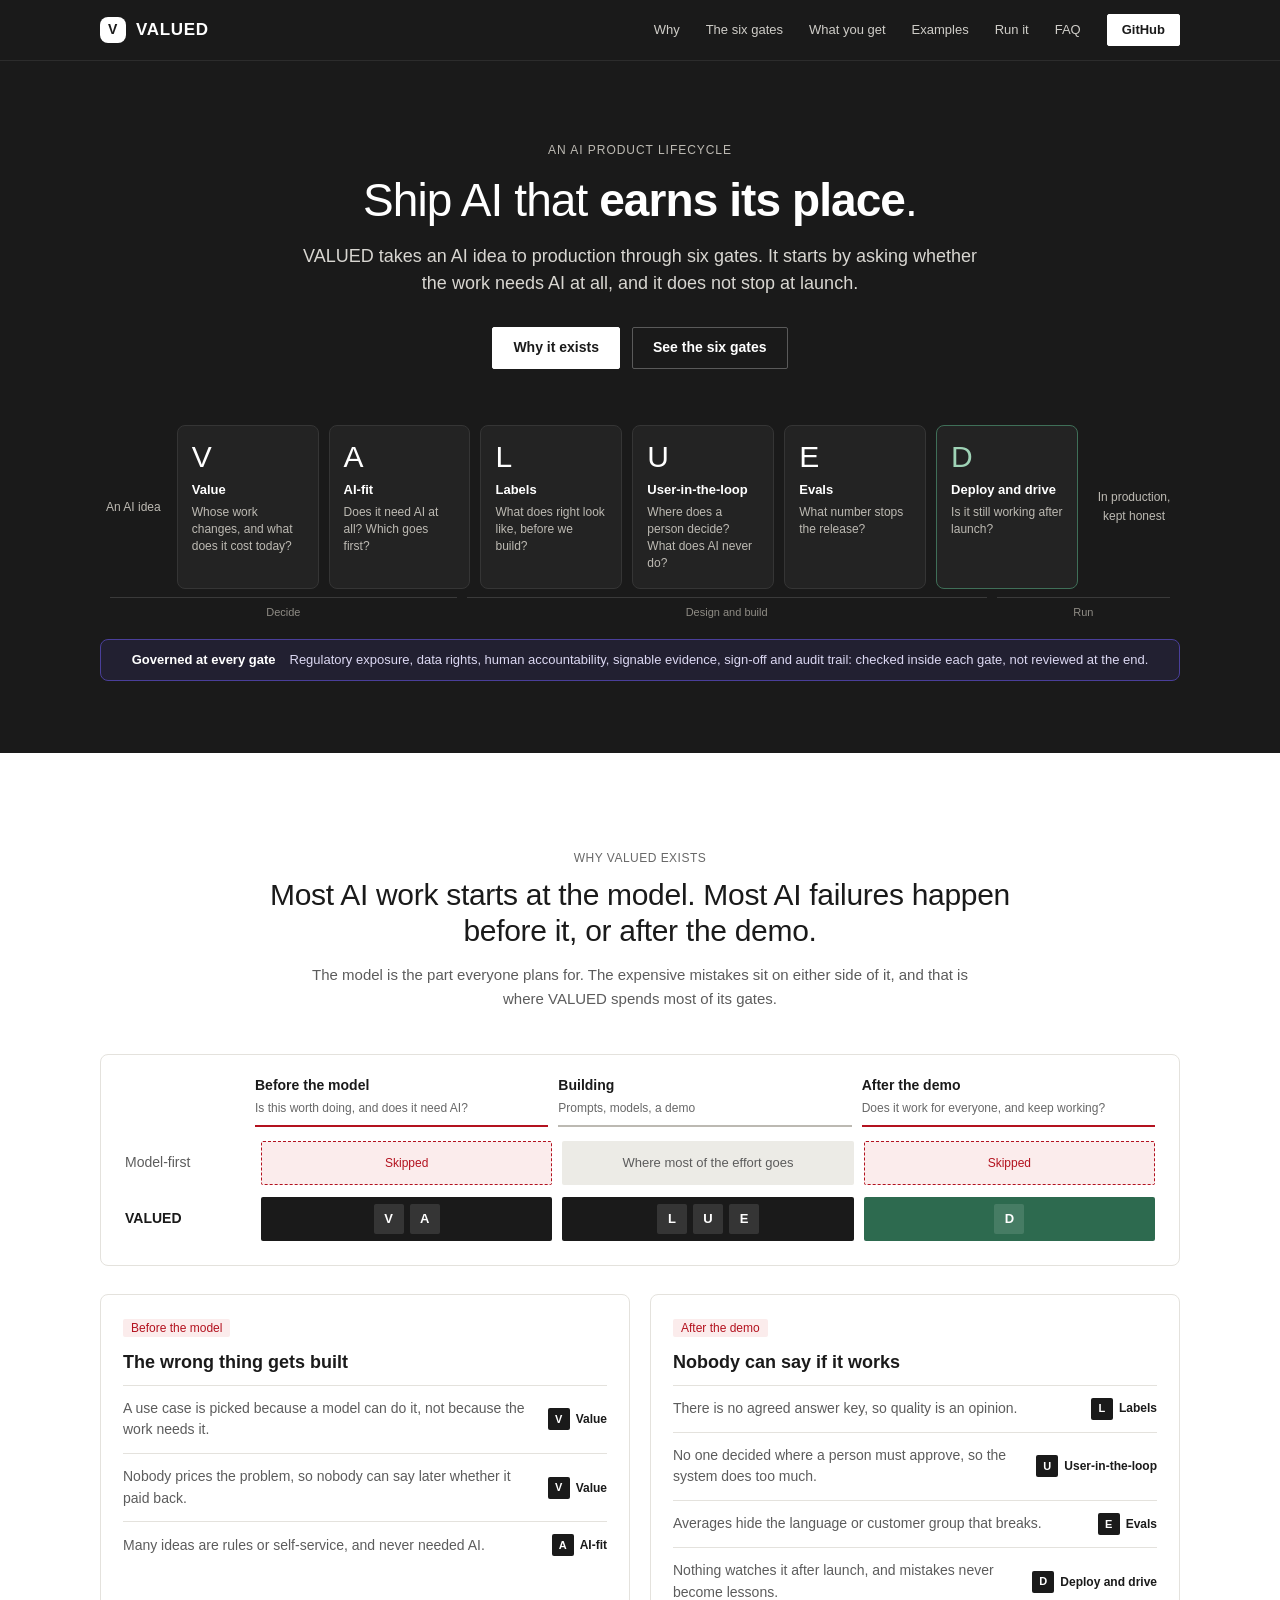
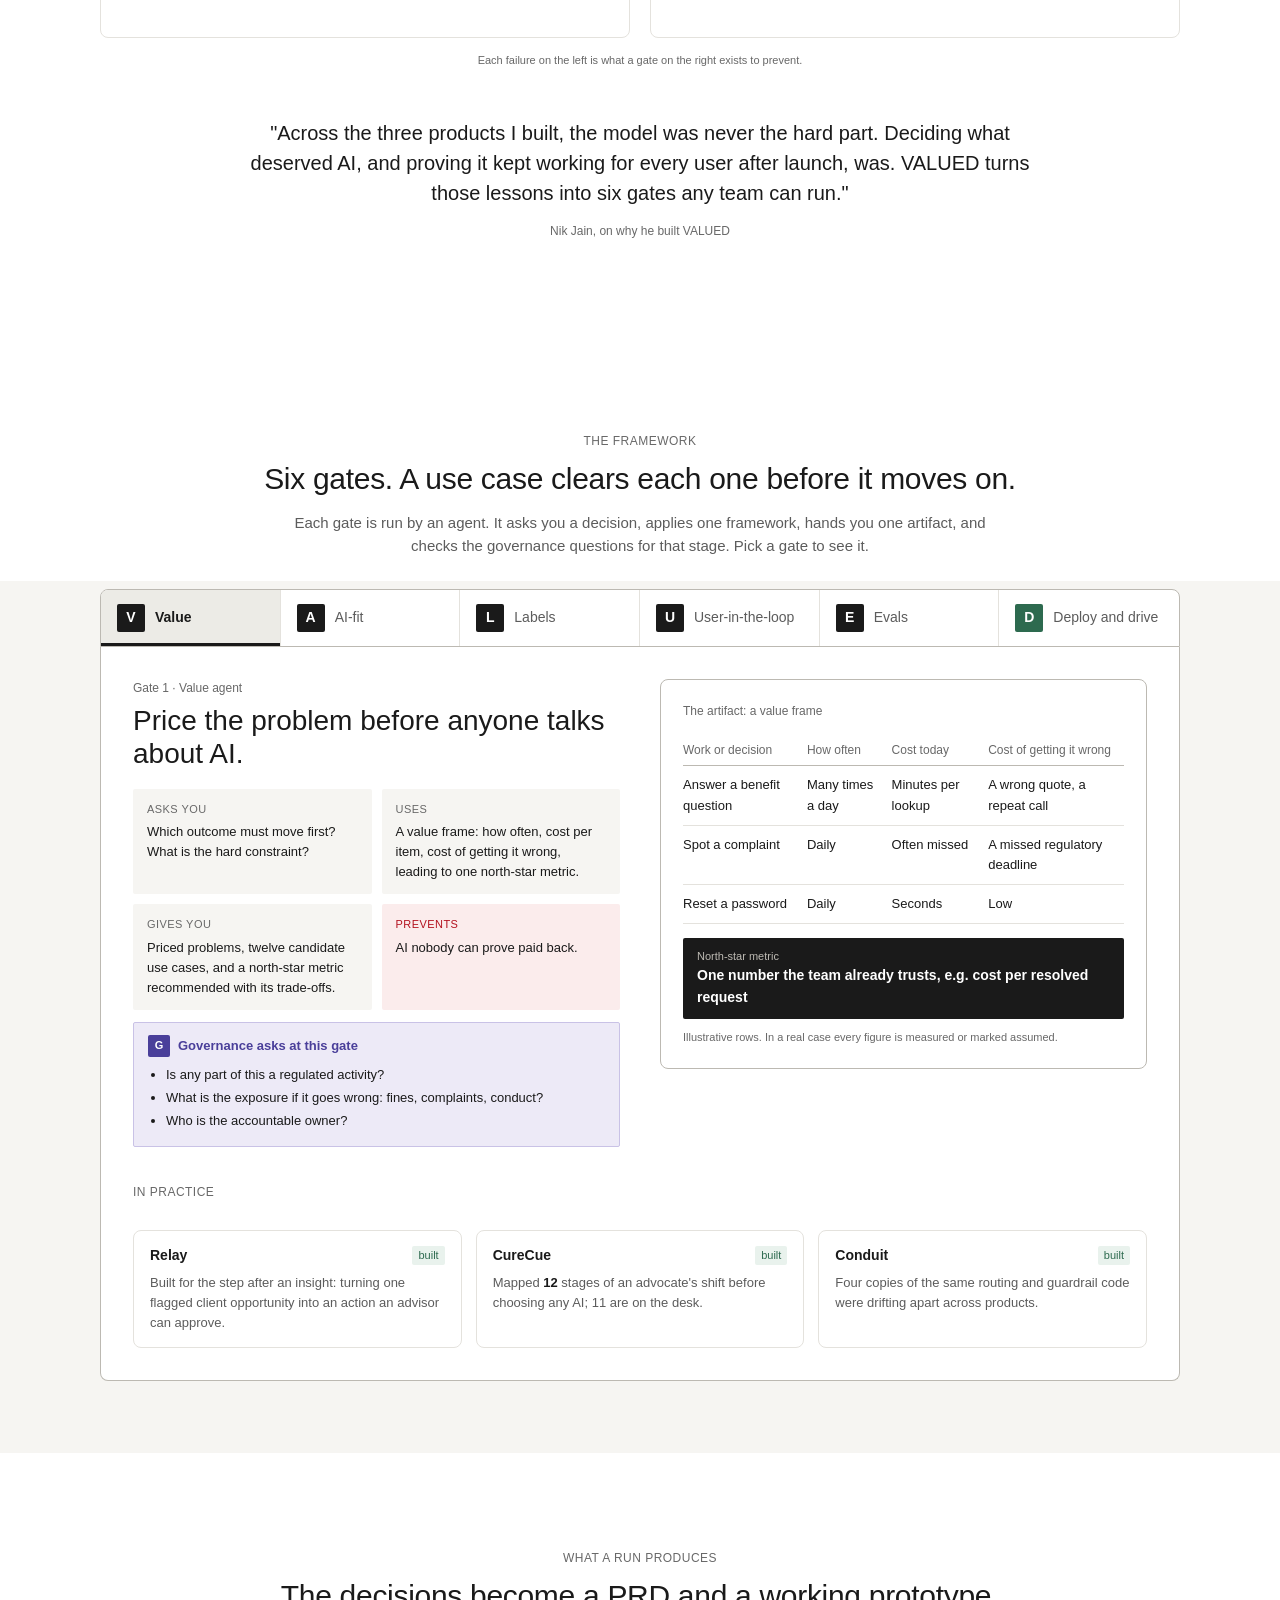
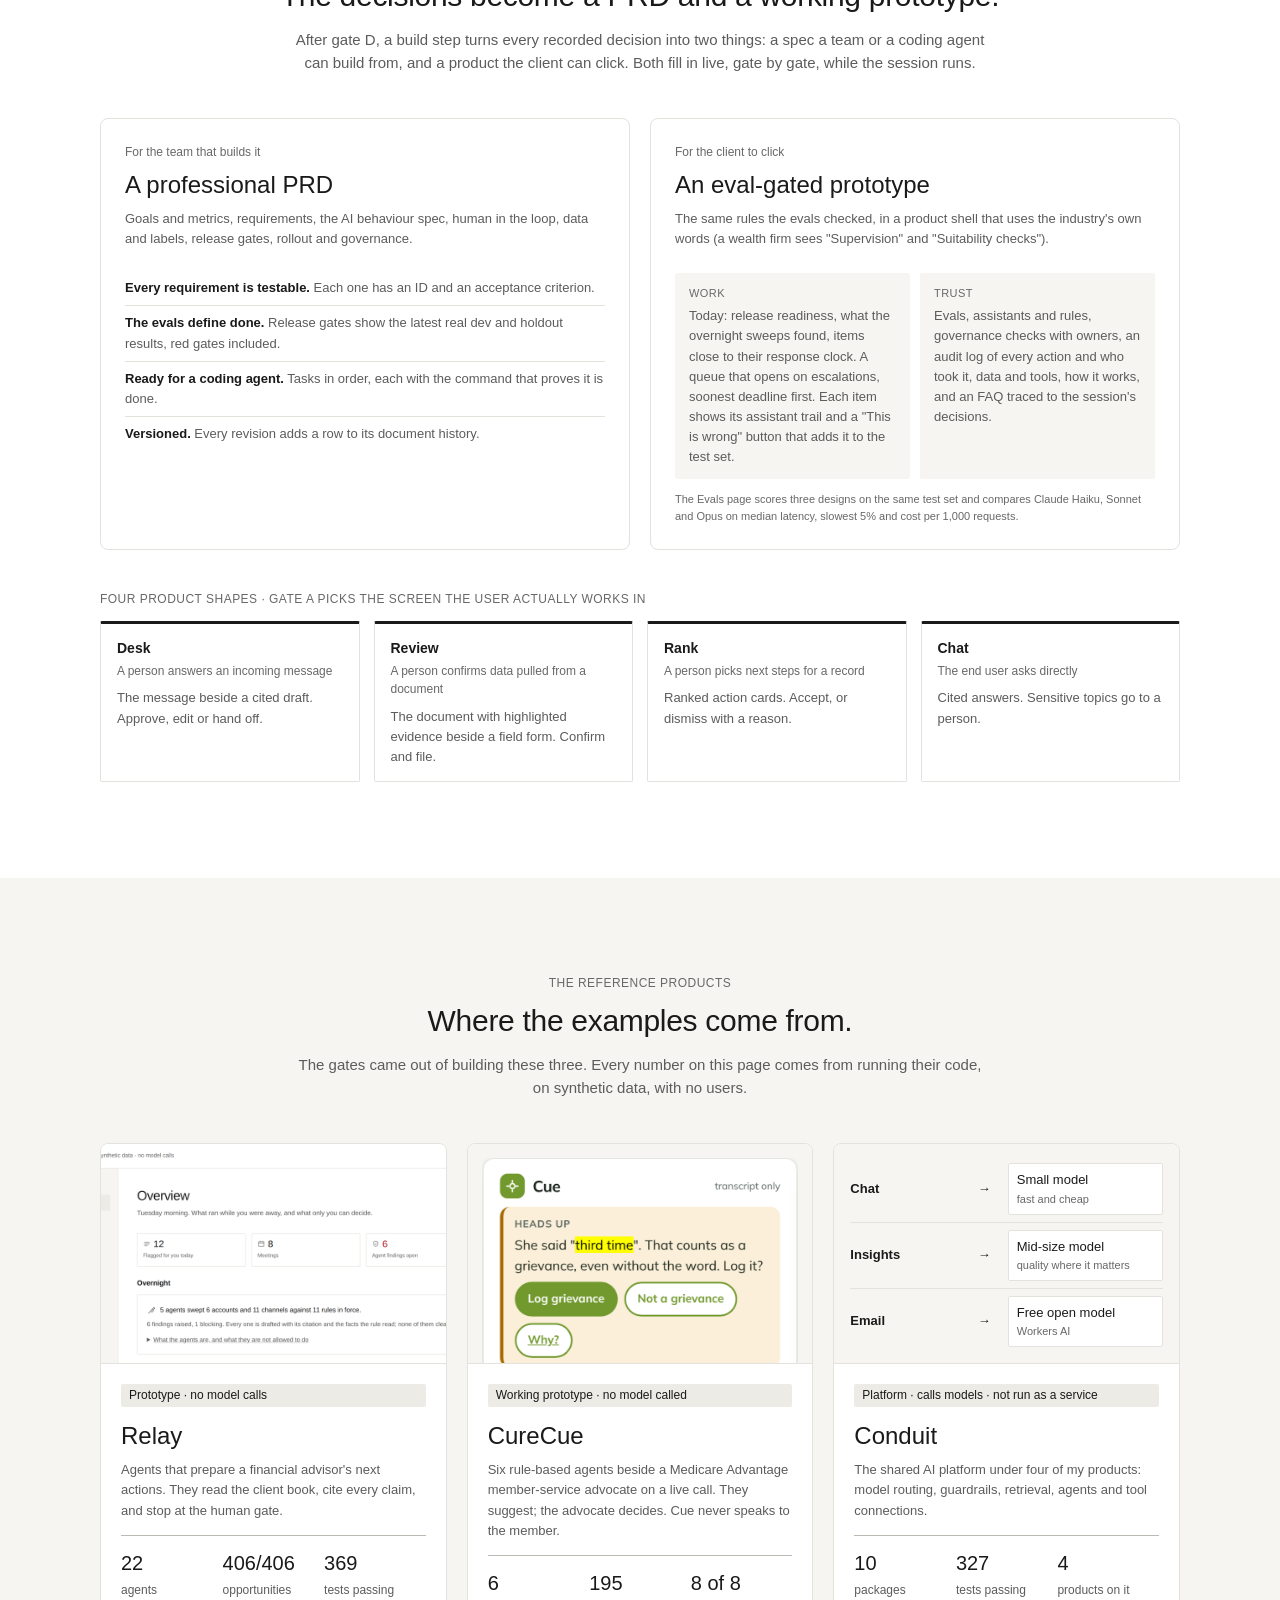
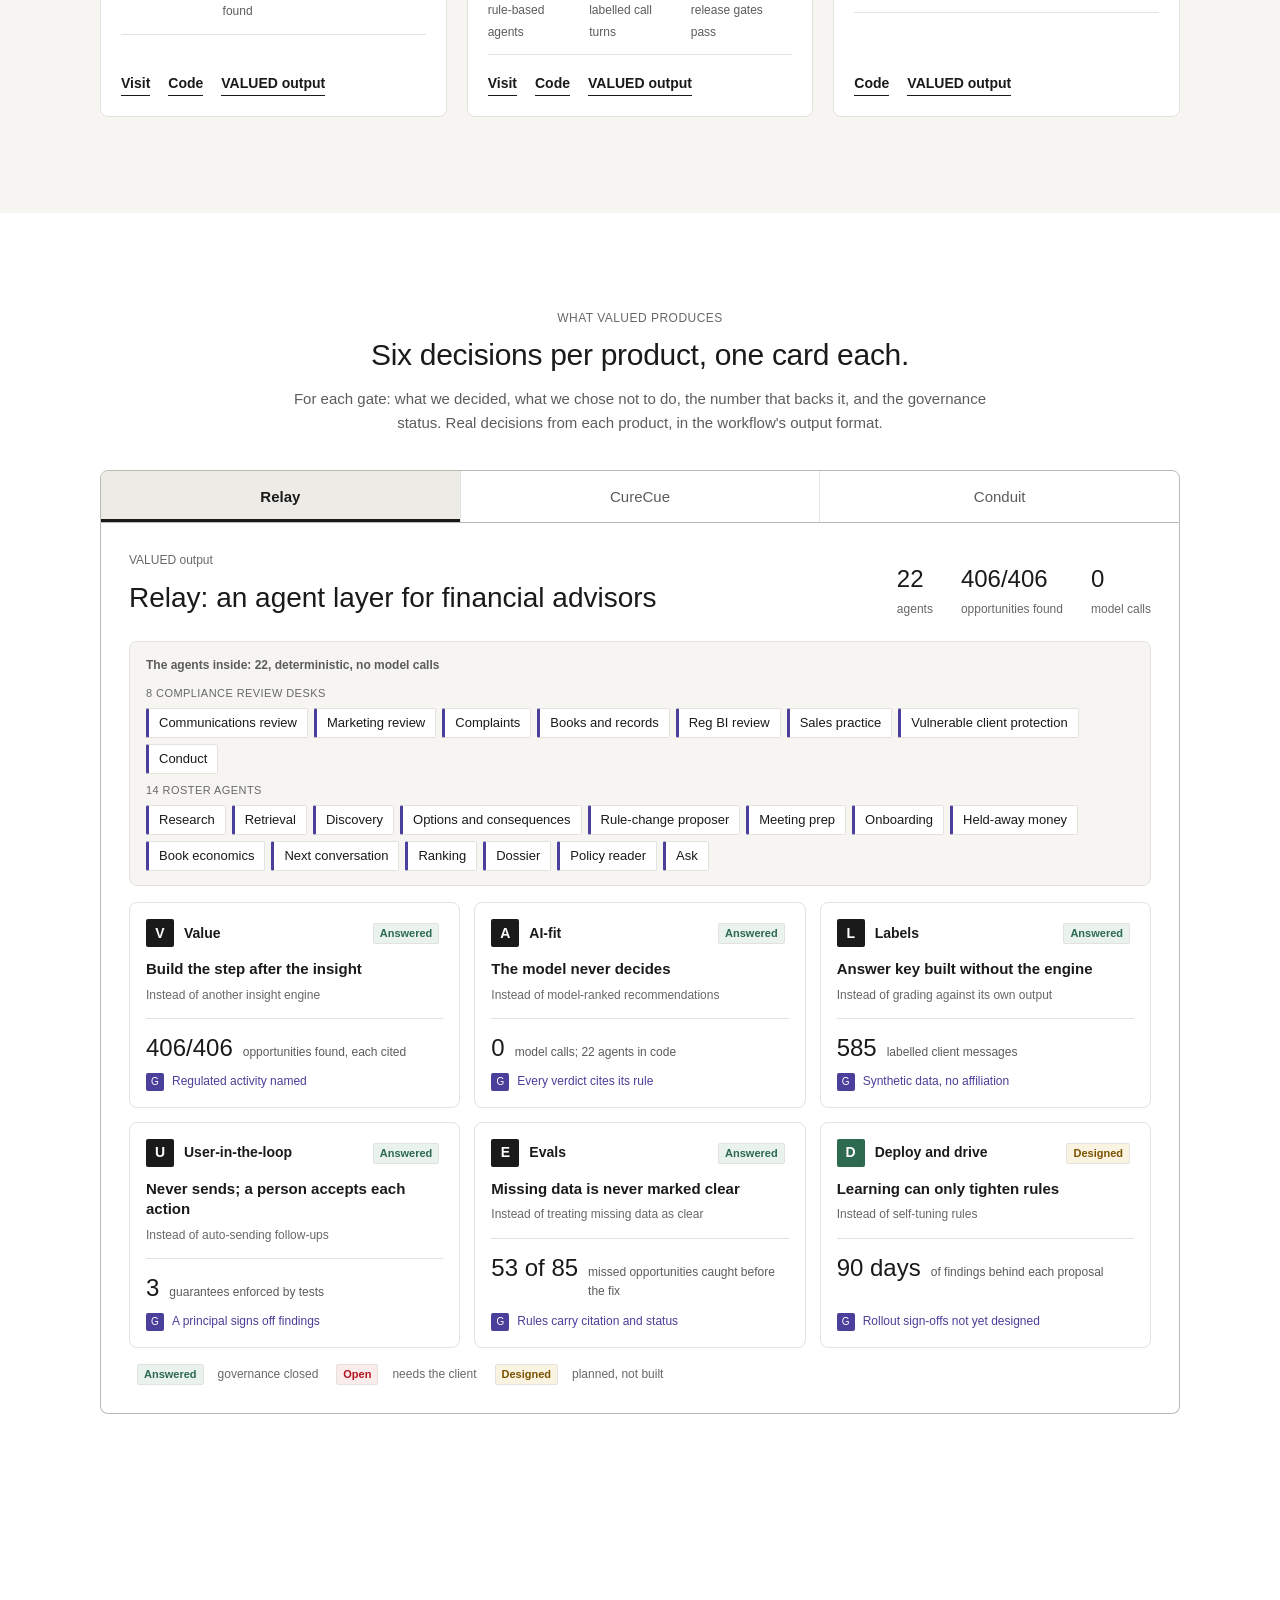
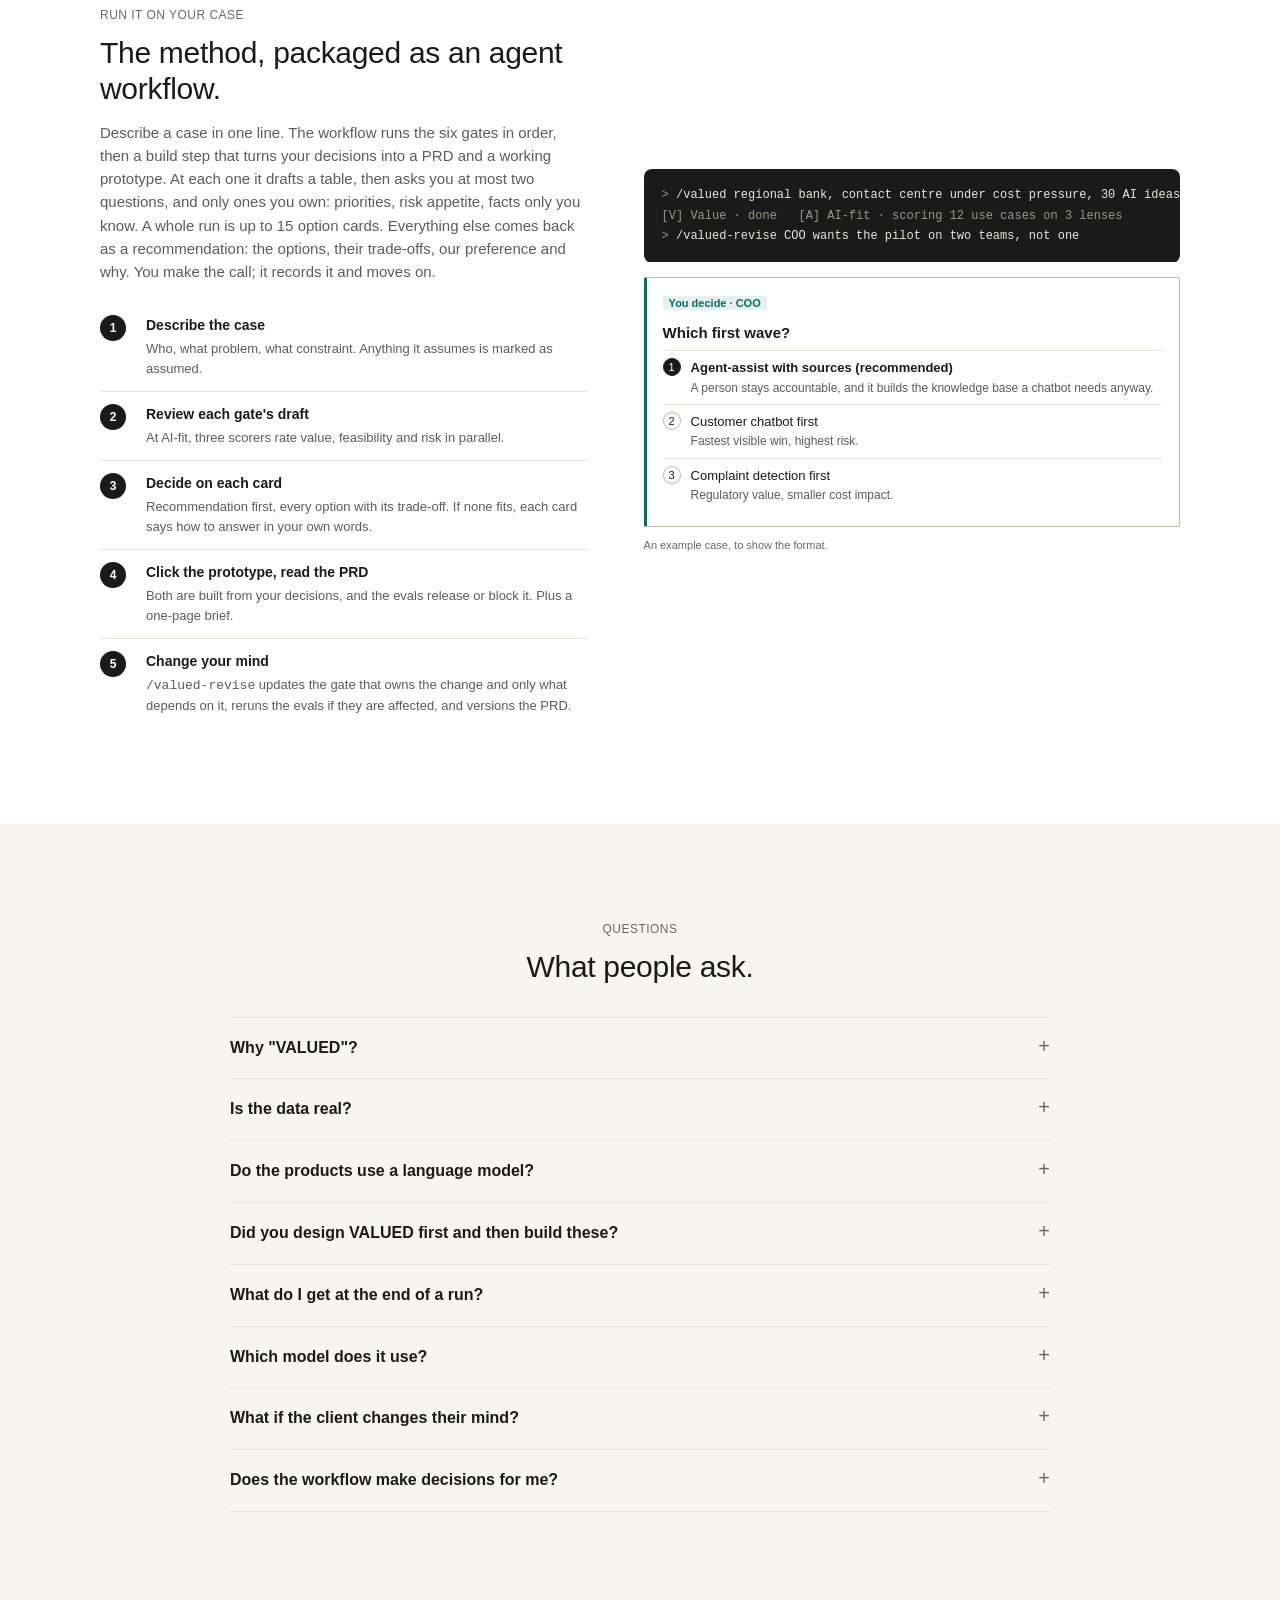
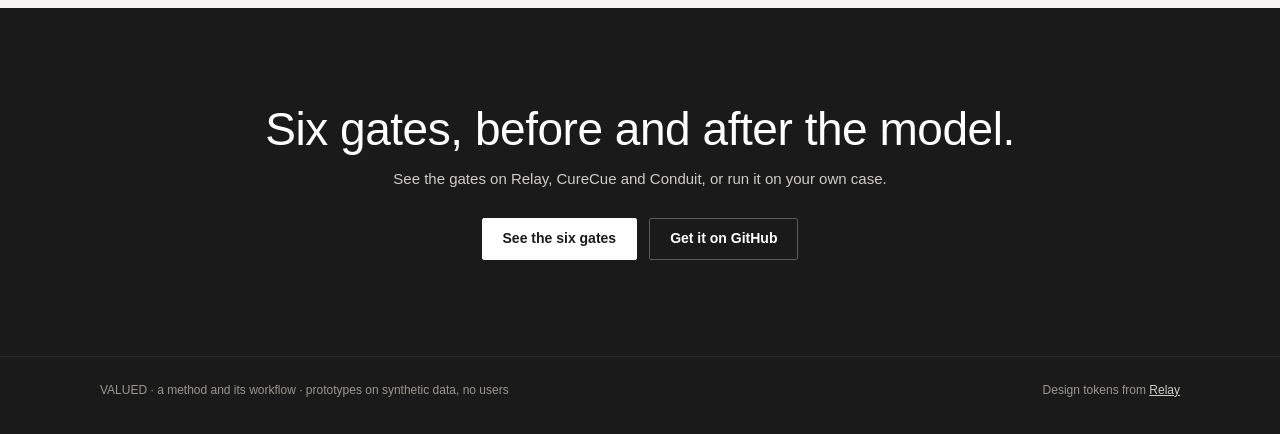
==== commit 494bf204: "Site: add What you get section, update gates, Run it and FAQ - Nav link and #produces section: PRD c" ====
--- a/index.html
+++ b/index.html
@@ -191,8 +191,8 @@
   .route .foot span { font-size: var(--text-caption); color: var(--ink-3); }
 
   /* Run it */
-  .runit { display: grid; grid-template-columns: 1fr 1.1fr; gap: 56px; align-items: center; }
-  @media (max-width: 900px) { .runit { grid-template-columns: 1fr; gap: 28px; } }
+  .runit { display: grid; grid-template-columns: minmax(0, 1fr) minmax(0, 1.1fr); gap: 56px; align-items: center; }
+  @media (max-width: 900px) { .runit { grid-template-columns: minmax(0, 1fr); gap: 28px; } }
   .runit ol { list-style: none; counter-reset: u; margin: 20px 0 0; padding: 0; }
   .runit li { counter-increment: u; display: grid; grid-template-columns: 34px 1fr; gap: 12px; padding: 12px 0; border-top: 1px solid var(--line); }
   .runit li:first-child { border-top: 0; }
@@ -405,6 +405,28 @@
   .agrid.names .ag b { font-weight: 400; }
   @media (max-width: 900px) { .agrid.six, .agrid.five { grid-template-columns: 1fr 1fr; } }
   @media (max-width: 520px) { .agrid.six, .agrid.five { grid-template-columns: 1fr; } }
+  /* What a run produces */
+  .deliv { display: grid; grid-template-columns: 1fr 1fr; gap: 20px; margin-top: 44px; }
+  @media (max-width: 860px) { .deliv { grid-template-columns: 1fr; } }
+  .dv { border: 1px solid var(--line); border-radius: var(--radius-lg); padding: 24px; background: var(--surface); display: flex; flex-direction: column; }
+  .dv .pg-agent { margin-bottom: 4px; }
+  .dv h3 { font-size: var(--text-stat-lg); font-weight: 300; margin: 0 0 6px; }
+  .dv .what { color: var(--ink-2); font-size: var(--text-body); margin: 0 0 8px; }
+  .dv .gl li { grid-template-columns: 1fr; }
+  .dv .gl b { color: var(--ink); font-weight: 600; }
+  .areas { display: grid; grid-template-columns: 1fr 1fr; gap: 10px; margin-top: 16px; }
+  @media (max-width: 520px) { .areas { grid-template-columns: 1fr; } }
+  .areas > div { background: var(--subtle); border-radius: var(--radius); padding: 12px 14px; font-size: var(--text-body); }
+  .areas span { display: block; font-size: var(--text-caption); color: var(--ink-3); margin-bottom: 4px; letter-spacing: 0.04em; text-transform: uppercase; }
+  .areas p { margin: 0; color: var(--ink-2); }
+  .shapes-h { font-size: var(--text-meta); color: var(--ink-3); margin: 40px 0 12px; letter-spacing: 0.04em; }
+  .shapes { display: grid; grid-template-columns: repeat(4, 1fr); gap: 14px; }
+  @media (max-width: 900px) { .shapes { grid-template-columns: 1fr 1fr; } }
+  @media (max-width: 520px) { .shapes { grid-template-columns: 1fr; } }
+  .shp { border: 1px solid var(--line); border-top: 3px solid var(--ink); border-radius: var(--radius); padding: 14px 16px; background: var(--surface); font-size: var(--text-body); }
+  .shp b { display: block; font-size: var(--text-lead); }
+  .shp .when { color: var(--ink-3); font-size: var(--text-meta); margin: 2px 0 8px; }
+  .shp p { margin: 0; color: var(--ink-2); }
   /* FAQ, CTA, footer */
   .faq { max-width: 820px; margin: 32px auto 0; }
   details { border-top: 1px solid var(--line); padding: 18px 0; }
@@ -432,6 +454,7 @@
     <nav class="links" aria-label="Sections">
       <a class="hide-sm" href="#why">Why</a>
       <a class="hide-sm" href="#gates">The six gates</a>
+      <a class="hide-sm" href="#produces">What you get</a>
       <a class="hide-sm" href="#examples">Examples</a>
       <a class="hide-sm" href="#run">Run it</a>
       <a class="hide-sm" href="#faq">FAQ</a>
@@ -549,16 +572,16 @@
         <div class="pg-grid">
           <div>
             <div class="pg-agent">Gate 2 · AI-fit agent</div>
-            <h3 class="pg-h">Use the least AI that works.</h3>
+            <h3 class="pg-h">Design the agents. Keep the guardrails on rules.</h3>
             <div class="quad">
               <div><span>Asks you</span>Which ideas go first, given your priorities? May the prototype call a hosted model?</div>
-              <div><span>Uses</span>The least-AI ladder, plus three scorers working in parallel on value, feasibility and risk.</div>
-              <div><span>Gives you</span>A recommended first wave, and a build, buy or partner call for each part: the options, their trade-offs, our preference and why.</div>
+              <div><span>Uses</span>The AI ladder for each job, plus three scorers working in parallel on value, feasibility and risk.</div>
+              <div><span>Gives you</span>A first wave, a build, buy or partner call per part, and the product: its shape, named assistants behind a fixed-rules safety guard, and overnight sweeps.</div>
               <div class="prev"><span>Prevents</span>A model where a rule would do.</div>
             </div>
             <div class="govbox"><div class="govh"><span class="gk2">G</span>Governance asks at this gate</div><ul><li>Does a regulation require human judgement for this decision?</li><li>Is it in model-risk scope, and at what tier?</li><li>Can we explain the outcome to a customer and a regulator?</li></ul></div>
           </div>
-          <div class="pg-visual"><div class="panel"><div class="ph">The artifact: every idea placed on the least-AI ladder</div>
+          <div class="pg-visual"><div class="panel"><div class="ph">The artifact: every idea placed on the AI ladder</div>
 <div class="ladder">
 <div class="rung r1"><b>1 · Rules</b><span>Deadlines, eligibility, arithmetic. Exact and auditable.</span></div>
 <div class="rung r2"><b>2 · Classic ML</b><span>Scoring and ranking on structured data.</span></div>
@@ -578,7 +601,7 @@
             <div class="quad">
               <div><span>Asks you</span>Which group worries you most? What can we label from?</div>
               <div><span>Uses</span>An answer key labelled by intent, split by group, with a sealed holdout.</div>
-              <div><span>Gives you</span>A golden set, a sealed holdout, a data and privacy table, and a labelling approach recommended with its trade-offs.</div>
+              <div><span>Gives you</span>A golden set, a sealed holdout, a data and privacy table, and the systems to connect, drawn from a library of 83 systems across 10 industries.</div>
               <div class="prev"><span>Prevents</span>The system grading itself.</div>
             </div>
             <div class="govbox"><div class="govh"><span class="gk2">G</span>Governance asks at this gate</div><ul><li>Are we allowed to use this data for this purpose?</li><li>Is personal or health data minimised and protected?</li><li>Do the labels check fairness across groups?</li></ul></div>
@@ -600,7 +623,7 @@
             <div class="quad">
               <div><span>Asks you</span>How much autonomy in the first 90 days? Who owns an escalation?</div>
               <div><span>Uses</span>The autonomy ladder (suggest, draft, act with approval, act), a never list, and escalation that wins every race.</div>
-              <div><span>Gives you</span>An autonomy level recommended with its trade-offs, who approves what, stop triggers, and a logging spec.</div>
+              <div><span>Gives you</span>An autonomy level with its trade-offs, who approves what, stop triggers, a response clock per outcome, and a logging spec.</div>
               <div class="prev"><span>Prevents</span>AI doing more than anyone agreed.</div>
             </div>
             <div class="govbox"><div class="govh"><span class="gk2">G</span>Governance asks at this gate</div><ul><li>Which decisions must an accountable person make?</li><li>What do we disclose to the customer?</li><li>Is every action logged with who approved it?</li></ul></div>
@@ -621,7 +644,7 @@
             <div class="quad">
               <div><span>Asks you</span>Which miss stops the release? Ship anyway, or fix first?</div>
               <div><span>Uses</span>Gates set before the build and checked per group; a builder that cannot see the answers; a sealed holdout for every fix.</div>
-              <div><span>Gives you</span>Proposed gates with reasons, a prototype, a pass or a block, and an evidence pack audit can rerun.</div>
+              <div><span>Gives you</span>Proposed gates with reasons, a prototype, a pass or a block, and an evidence pack audit can rerun. Three designs are scored side by side: rules only, AI only, AI with a rules guard.</div>
               <div class="prev"><span>Prevents</span>An average hiding the group that breaks.</div>
             </div>
             <div class="govbox"><div class="govh"><span class="gk2">G</span>Governance asks at this gate</div><ul><li>Do the tests cover fairness and safety, not just accuracy?</li><li>Can risk, compliance and audit reproduce the evidence?</li><li>Who signs the release?</li></ul></div>
@@ -664,6 +687,47 @@
     </div>
   </section>
 
+  <!-- WHAT A RUN PRODUCES -->
+  <section id="produces">
+    <div class="wrap">
+      <div class="center-head">
+        <p class="eyebrow">WHAT A RUN PRODUCES</p>
+        <h2>The decisions become a PRD and a working prototype.</h2>
+        <p class="lede">After gate D, a build step turns every recorded decision into two things: a spec a team or a coding agent can build from, and a product the client can click. Both fill in live, gate by gate, while the session runs.</p>
+      </div>
+      <div class="deliv">
+        <article class="dv">
+          <div class="pg-agent">For the team that builds it</div>
+          <h3>A professional PRD</h3>
+          <p class="what">Goals and metrics, requirements, the AI behaviour spec, human in the loop, data and labels, release gates, rollout and governance.</p>
+          <ul class="gl">
+            <li><span><b>Every requirement is testable.</b> Each one has an ID and an acceptance criterion.</span></li>
+            <li><span><b>The evals define done.</b> Release gates show the latest real dev and holdout results, red gates included.</span></li>
+            <li><span><b>Ready for a coding agent.</b> Tasks in order, each with the command that proves it is done.</span></li>
+            <li><span><b>Versioned.</b> Every revision adds a row to its document history.</span></li>
+          </ul>
+        </article>
+        <article class="dv">
+          <div class="pg-agent">For the client to click</div>
+          <h3>An eval-gated prototype</h3>
+          <p class="what">The same rules the evals checked, in a product shell that uses the industry's own words (a wealth firm sees "Supervision" and "Suitability checks").</p>
+          <div class="areas">
+            <div><span>Work</span><p>Today: release readiness, what the overnight sweeps found, items close to their response clock. A queue that opens on escalations, soonest deadline first. Each item shows its assistant trail and a "This is wrong" button that adds it to the test set.</p></div>
+            <div><span>Trust</span><p>Evals, assistants and rules, governance checks with owners, an audit log of every action and who took it, data and tools, how it works, and an FAQ traced to the session's decisions.</p></div>
+          </div>
+          <p class="caption" style="margin:12px 0 0">The Evals page scores three designs on the same test set and compares Claude Haiku, Sonnet and Opus on median latency, slowest 5% and cost per 1,000 requests.</p>
+        </article>
+      </div>
+      <div class="shapes-h">FOUR PRODUCT SHAPES · GATE A PICKS THE SCREEN THE USER ACTUALLY WORKS IN</div>
+      <div class="shapes">
+        <div class="shp"><b>Desk</b><div class="when">A person answers an incoming message</div><p>The message beside a cited draft. Approve, edit or hand off.</p></div>
+        <div class="shp"><b>Review</b><div class="when">A person confirms data pulled from a document</div><p>The document with highlighted evidence beside a field form. Confirm and file.</p></div>
+        <div class="shp"><b>Rank</b><div class="when">A person picks next steps for a record</div><p>Ranked action cards. Accept, or dismiss with a reason.</p></div>
+        <div class="shp"><b>Chat</b><div class="when">The end user asks directly</div><p>Cited answers. Sensitive topics go to a person.</p></div>
+      </div>
+    </div>
+  </section>
+
   <!-- THREE PRODUCTS -->
   <section id="examples" class="band">
     <div class="wrap">
@@ -769,18 +833,19 @@
         <div>
           <p class="eyebrow">RUN IT ON YOUR CASE</p>
           <h2>The method, packaged as an agent workflow.</h2>
-          <p class="lede">Describe a case in one line. The workflow runs the six gates in order, then a build step that turns your decisions into a PRD and a working prototype. At each one it drafts a table, then asks you at most two questions, and only ones you own: priorities, risk appetite, facts only you know. Everything else comes back as a recommendation: the options, their trade-offs, our preference and why. You make the call; it records it and moves on.</p>
+          <p class="lede">Describe a case in one line. The workflow runs the six gates in order, then a build step that turns your decisions into a PRD and a working prototype. At each one it drafts a table, then asks you at most two questions, and only ones you own: priorities, risk appetite, facts only you know. A whole run is up to 15 option cards. Everything else comes back as a recommendation: the options, their trade-offs, our preference and why. You make the call; it records it and moves on.</p>
           <ol>
             <li><div><b>Describe the case</b><p>Who, what problem, what constraint. Anything it assumes is marked as assumed.</p></div></li>
             <li><div><b>Review each gate's draft</b><p>At AI-fit, three scorers rate value, feasibility and risk in parallel.</p></div></li>
-            <li><div><b>Decide on each card</b><p>At most two questions per gate, recommendation first.</p></div></li>
-            <li><div><b>Click a working prototype</b><p>Decision, cited source, a draft to approve, and an audit log. Its evals release or block it.</p></div></li>
-            <li><div><b>Hand the PRD to a coding agent</b><p>Every requirement has a test; the evals define done. Plus a one-page brief.</p></div></li>
+            <li><div><b>Decide on each card</b><p>Recommendation first, every option with its trade-off. If none fits, each card says how to answer in your own words.</p></div></li>
+            <li><div><b>Click the prototype, read the PRD</b><p>Both are built from your decisions, and the evals release or block it. Plus a one-page brief.</p></div></li>
+            <li><div><b>Change your mind</b><p><span class="mono">/valued-revise</span> updates the gate that owns the change and only what depends on it, reruns the evals if they are affected, and versions the PRD.</p></div></li>
           </ol>
         </div>
         <div>
           <div class="term"><pre><span class="d">&gt;</span> /valued regional bank, contact centre under cost pressure, 30 AI ideas, plan in 6 weeks
-<span class="d">[V] Value · done   [A] AI-fit · scoring 12 use cases on 3 lenses</span></pre></div>
+<span class="d">[V] Value · done   [A] AI-fit · scoring 12 use cases on 3 lenses</span>
+<span class="d">&gt;</span> /valued-revise COO wants the pilot on two teams, not one</pre></div>
           <div class="card">
             <span class="who">You decide · COO</span>
             <div class="q">Which first wave?</div>
@@ -803,7 +868,9 @@
         <details><summary>Is the data real?</summary><p>No. CureCue's plan and members, Relay's clients and the example case are all synthetic. The numbers are real results of running the code on that data.</p></details>
         <details><summary>Do the products use a language model?</summary><p>Not yet, on purpose. They prove the rules, the gates and the evals first; a model would sit behind them, and would have to pass the same gates. Conduit is the layer a model call would come through.</p></details>
         <details><summary>Did you design VALUED first and then build these?</summary><p>No. I built the products first. VALUED names the gates I kept using, so the next product can start from them.</p></details>
-        <details><summary>What do I get at the end of a run?</summary><p>Six gate files with every decision and who made it; a PRD with goals, metrics, requirements and acceptance tests, the AI behaviour spec, release gates with real results, rollout and governance, and a build plan written for a coding agent; a prototype you can click, gated by its own evals; and a one-page brief. Whether the prototype calls a model is your call at AI-fit: rules only, rules decide and a model drafts from the cited source, or a model proposes and rules guard escalation.</p></details>
+        <details><summary>What do I get at the end of a run?</summary><p>Six gate files with every decision and who made it; a PRD with requirements and acceptance tests, release gates with real results, and a build plan written for a coding agent; a prototype in the shape your users work in, gated by its own evals; and a one-page brief.</p></details>
+        <details><summary>Which model does it use?</summary><p>That is your call at AI-fit: rules only, rules decide and a model drafts from the cited source, or a model proposes and rules guard escalation. In the prototype you can switch between Claude Haiku, Sonnet and Opus and see the latency and cost of each before anyone commits.</p></details>
+        <details><summary>What if the client changes their mind?</summary><p>Run <span class="mono">/valued-revise</span> with the feedback in their words. It confirms the change on one card, updates the gate that owns it and only what depends on it, reruns the evals when they are affected, and adds a version to the PRD. The old decision stays on record, marked revised.</p></details>
         <details><summary>Does the workflow make decisions for me?</summary><p>No. It recommends, showing the options, their trade-offs, its preference and what would change its mind. Decisions that are yours (priorities, risk appetite) come to you as a question; the brief records who decided what, and every governance item still open.</p></details>
       </div>
     </div>
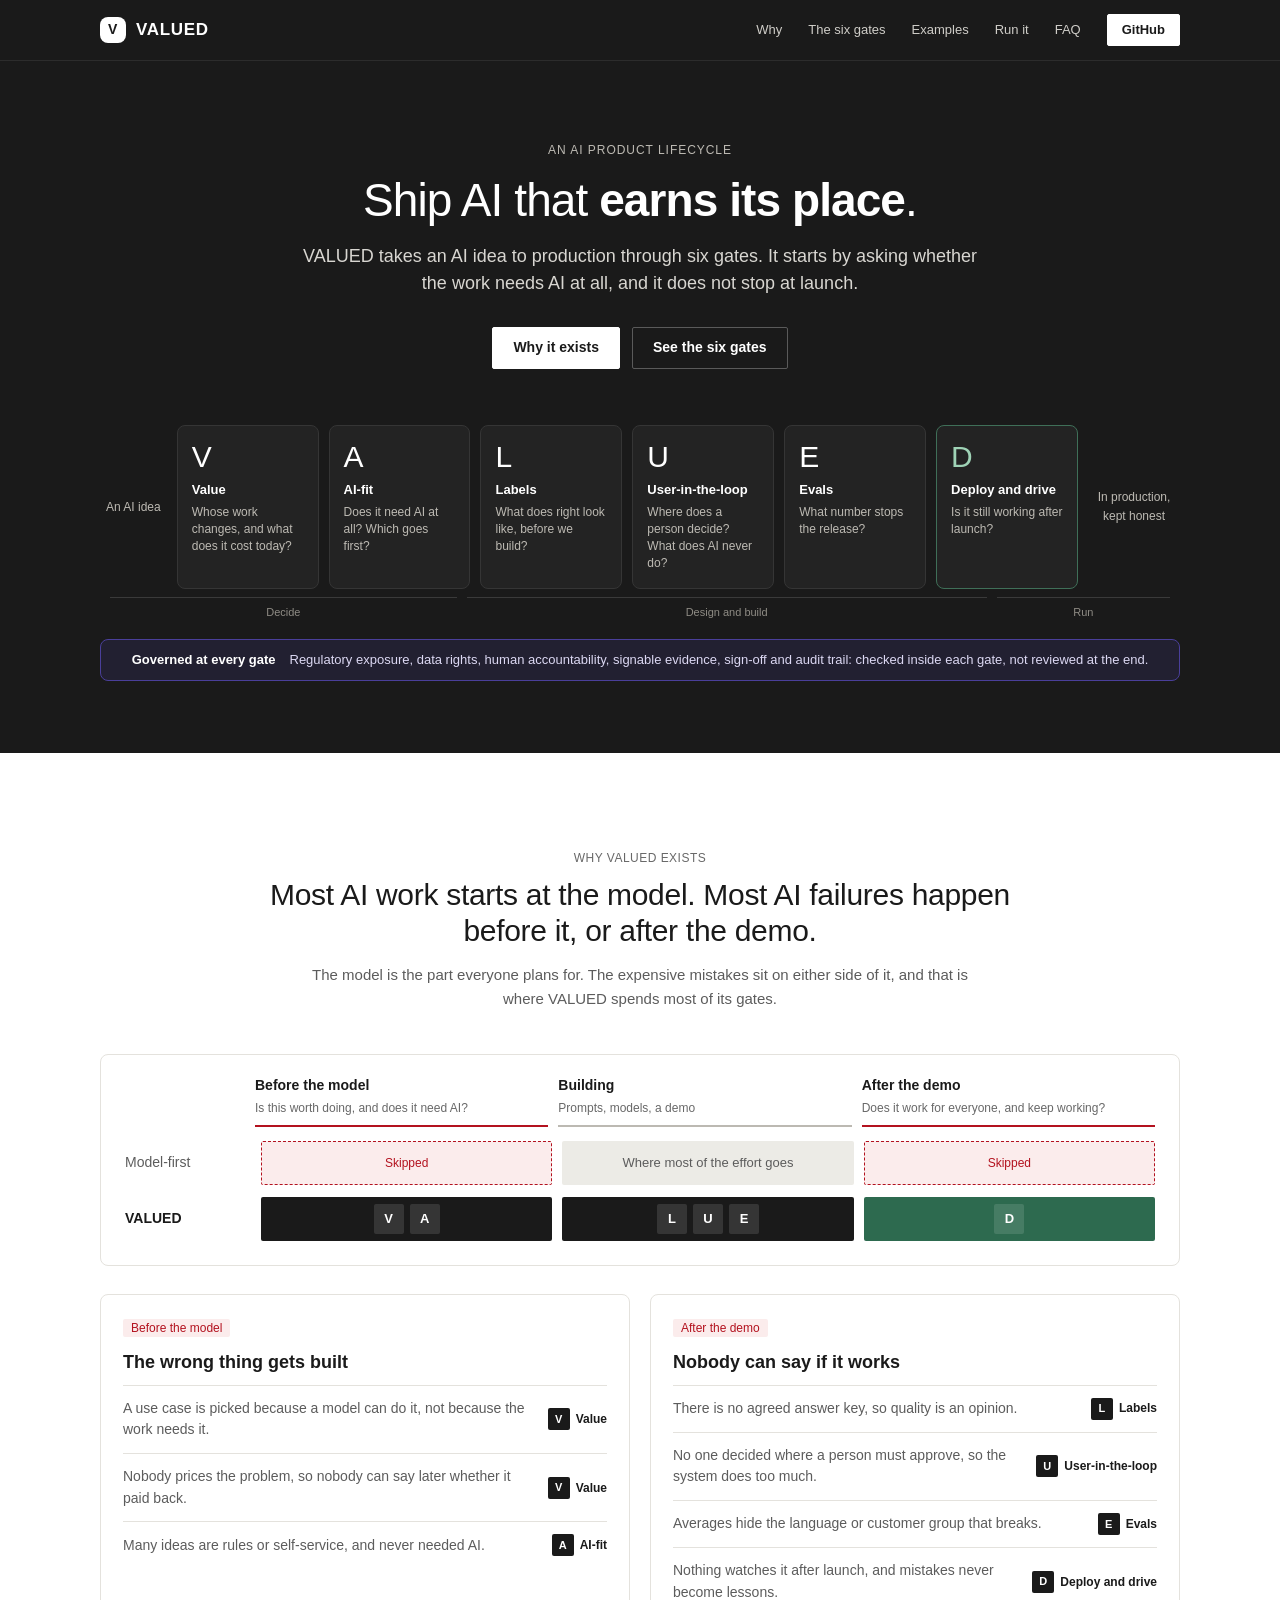
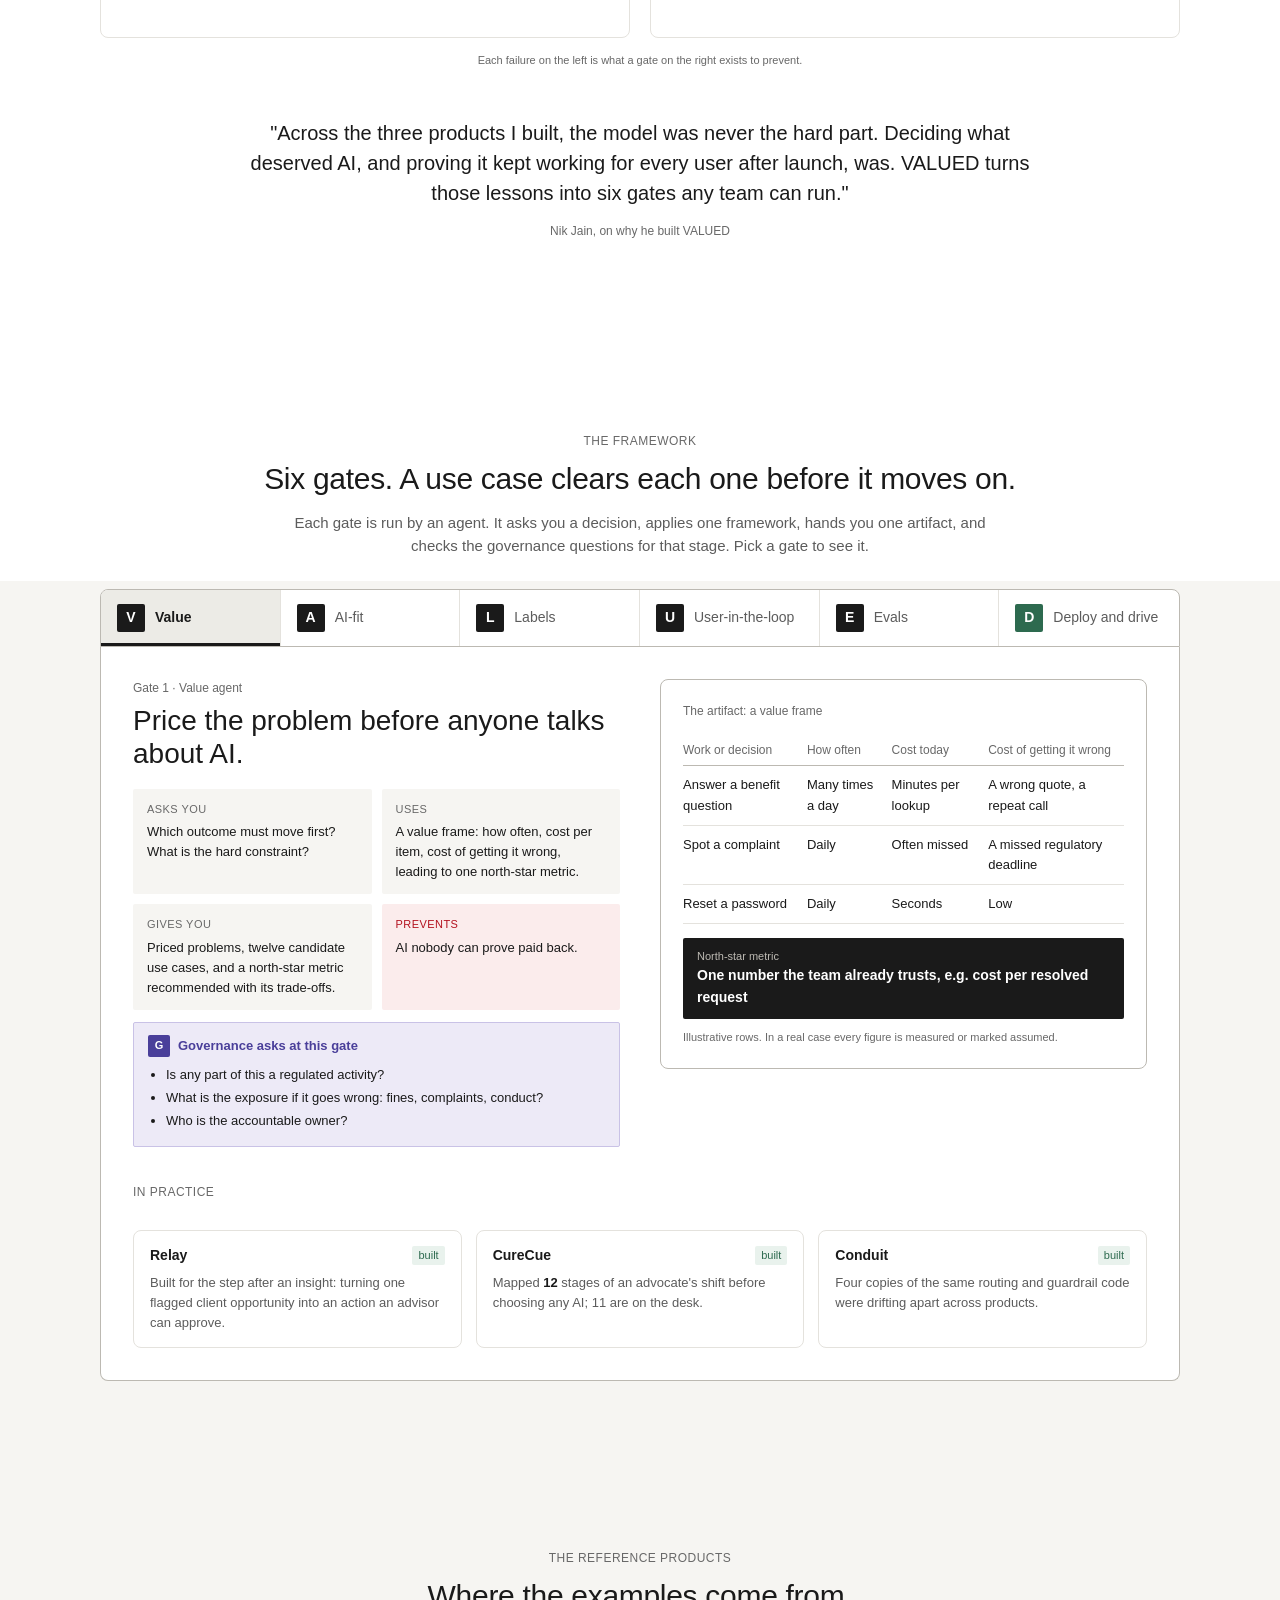
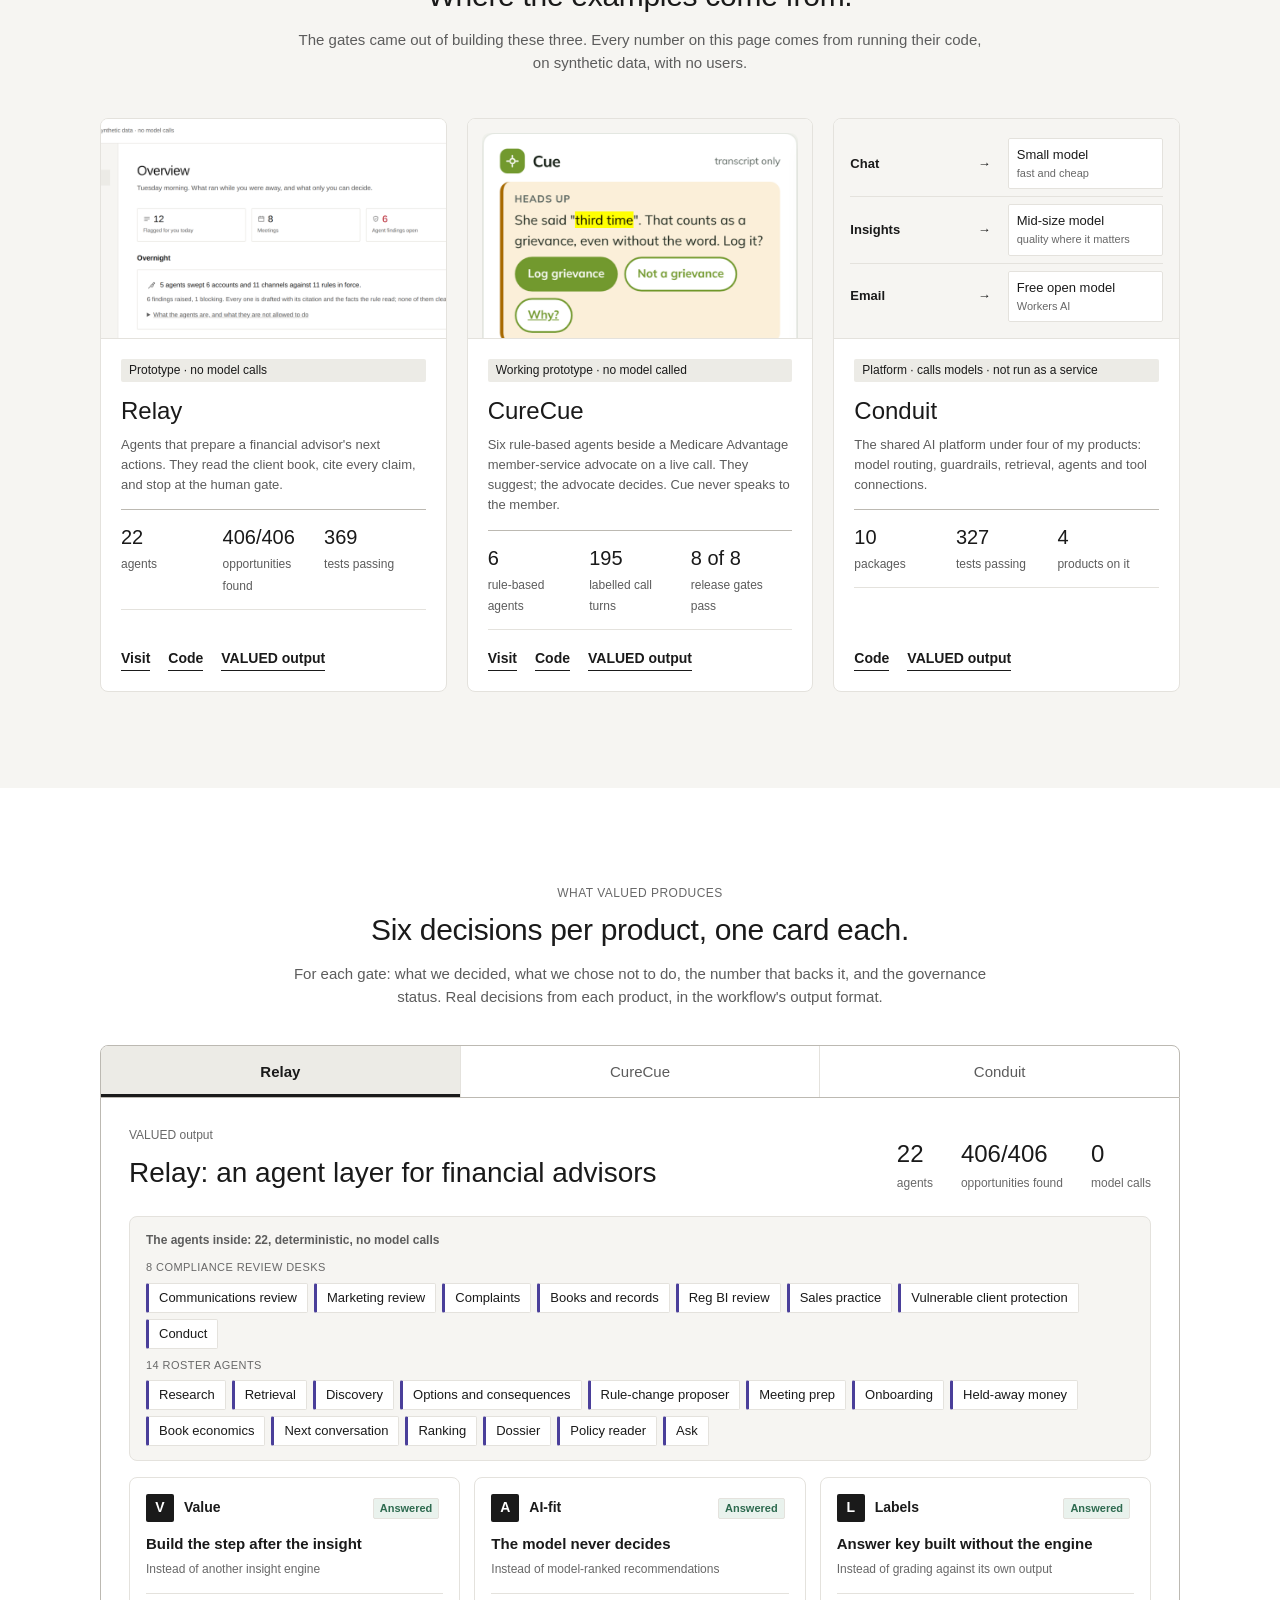
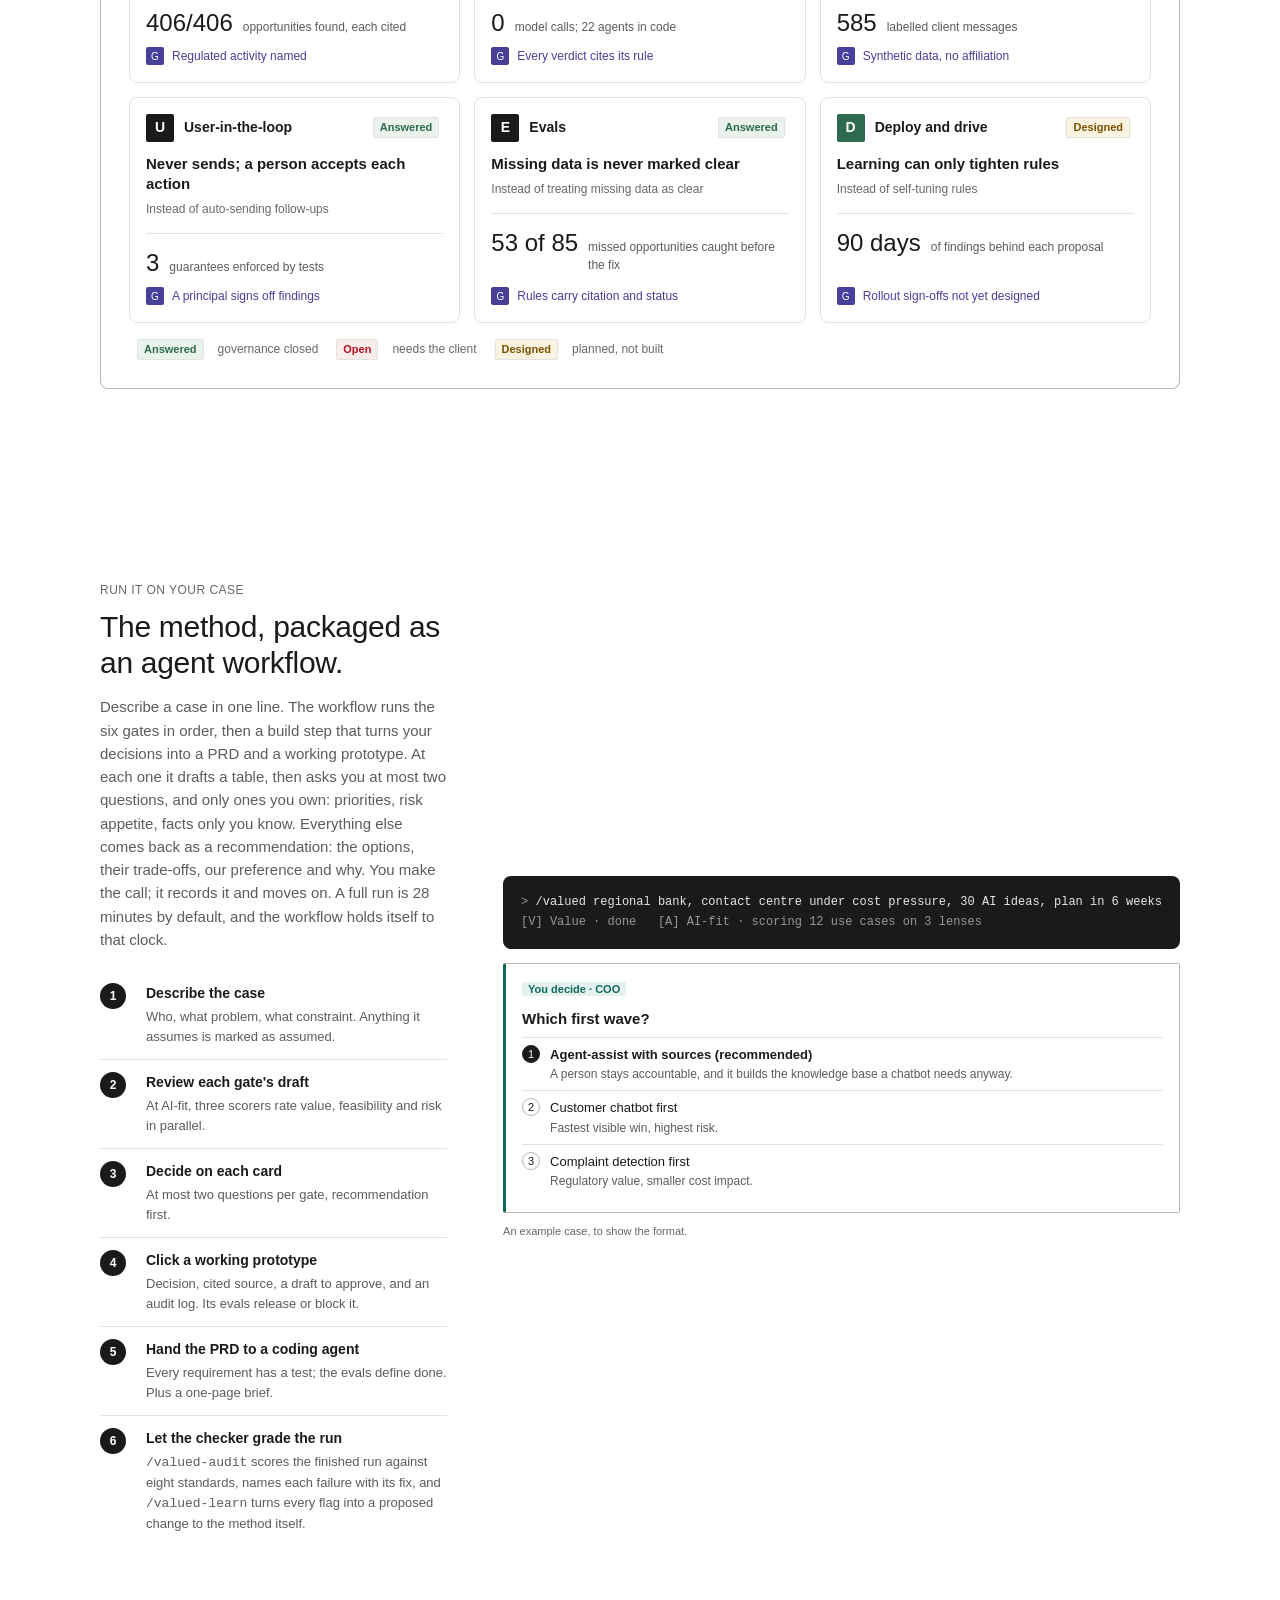
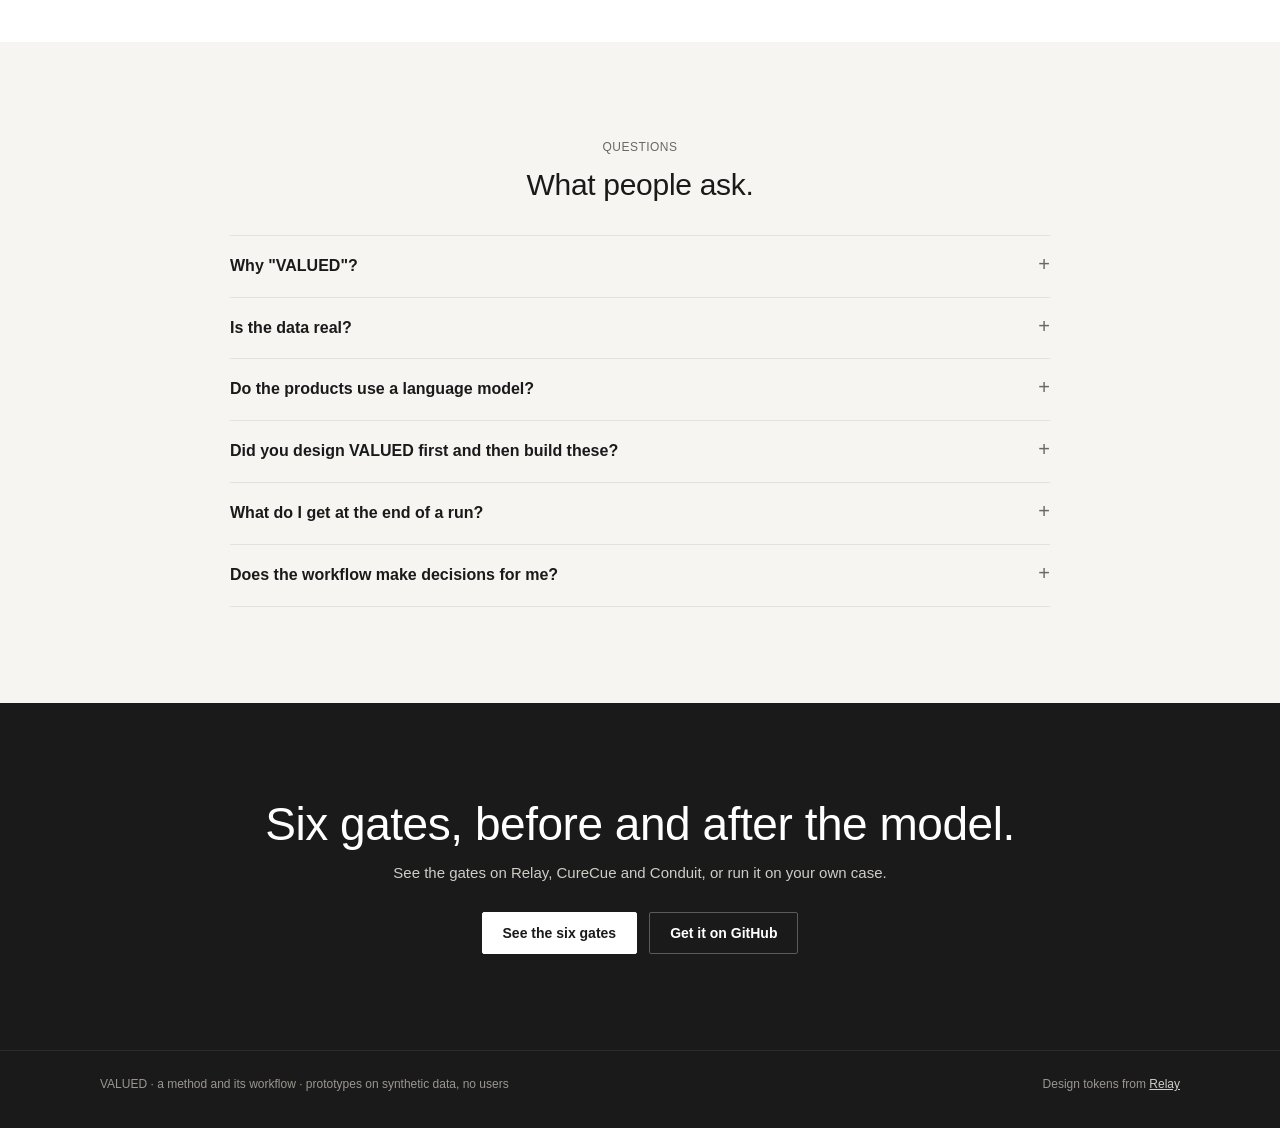
==== commit 6f2d789d: "Fix the four audit failures: 18 of 18 all pass Shape (S-082): the product-shape rule in valued-ai-fi" ====
--- a/index.html
+++ b/index.html
@@ -191,8 +191,8 @@
   .route .foot span { font-size: var(--text-caption); color: var(--ink-3); }
 
   /* Run it */
-  .runit { display: grid; grid-template-columns: minmax(0, 1fr) minmax(0, 1.1fr); gap: 56px; align-items: center; }
-  @media (max-width: 900px) { .runit { grid-template-columns: minmax(0, 1fr); gap: 28px; } }
+  .runit { display: grid; grid-template-columns: 1fr 1.1fr; gap: 56px; align-items: center; }
+  @media (max-width: 900px) { .runit { grid-template-columns: 1fr; gap: 28px; } }
   .runit ol { list-style: none; counter-reset: u; margin: 20px 0 0; padding: 0; }
   .runit li { counter-increment: u; display: grid; grid-template-columns: 34px 1fr; gap: 12px; padding: 12px 0; border-top: 1px solid var(--line); }
   .runit li:first-child { border-top: 0; }
@@ -405,28 +405,6 @@
   .agrid.names .ag b { font-weight: 400; }
   @media (max-width: 900px) { .agrid.six, .agrid.five { grid-template-columns: 1fr 1fr; } }
   @media (max-width: 520px) { .agrid.six, .agrid.five { grid-template-columns: 1fr; } }
-  /* What a run produces */
-  .deliv { display: grid; grid-template-columns: 1fr 1fr; gap: 20px; margin-top: 44px; }
-  @media (max-width: 860px) { .deliv { grid-template-columns: 1fr; } }
-  .dv { border: 1px solid var(--line); border-radius: var(--radius-lg); padding: 24px; background: var(--surface); display: flex; flex-direction: column; }
-  .dv .pg-agent { margin-bottom: 4px; }
-  .dv h3 { font-size: var(--text-stat-lg); font-weight: 300; margin: 0 0 6px; }
-  .dv .what { color: var(--ink-2); font-size: var(--text-body); margin: 0 0 8px; }
-  .dv .gl li { grid-template-columns: 1fr; }
-  .dv .gl b { color: var(--ink); font-weight: 600; }
-  .areas { display: grid; grid-template-columns: 1fr 1fr; gap: 10px; margin-top: 16px; }
-  @media (max-width: 520px) { .areas { grid-template-columns: 1fr; } }
-  .areas > div { background: var(--subtle); border-radius: var(--radius); padding: 12px 14px; font-size: var(--text-body); }
-  .areas span { display: block; font-size: var(--text-caption); color: var(--ink-3); margin-bottom: 4px; letter-spacing: 0.04em; text-transform: uppercase; }
-  .areas p { margin: 0; color: var(--ink-2); }
-  .shapes-h { font-size: var(--text-meta); color: var(--ink-3); margin: 40px 0 12px; letter-spacing: 0.04em; }
-  .shapes { display: grid; grid-template-columns: repeat(4, 1fr); gap: 14px; }
-  @media (max-width: 900px) { .shapes { grid-template-columns: 1fr 1fr; } }
-  @media (max-width: 520px) { .shapes { grid-template-columns: 1fr; } }
-  .shp { border: 1px solid var(--line); border-top: 3px solid var(--ink); border-radius: var(--radius); padding: 14px 16px; background: var(--surface); font-size: var(--text-body); }
-  .shp b { display: block; font-size: var(--text-lead); }
-  .shp .when { color: var(--ink-3); font-size: var(--text-meta); margin: 2px 0 8px; }
-  .shp p { margin: 0; color: var(--ink-2); }
   /* FAQ, CTA, footer */
   .faq { max-width: 820px; margin: 32px auto 0; }
   details { border-top: 1px solid var(--line); padding: 18px 0; }
@@ -454,7 +432,6 @@
     <nav class="links" aria-label="Sections">
       <a class="hide-sm" href="#why">Why</a>
       <a class="hide-sm" href="#gates">The six gates</a>
-      <a class="hide-sm" href="#produces">What you get</a>
       <a class="hide-sm" href="#examples">Examples</a>
       <a class="hide-sm" href="#run">Run it</a>
       <a class="hide-sm" href="#faq">FAQ</a>
@@ -576,7 +553,7 @@
             <div class="quad">
               <div><span>Asks you</span>Which ideas go first, given your priorities? May the prototype call a hosted model?</div>
               <div><span>Uses</span>The AI ladder for each job, plus three scorers working in parallel on value, feasibility and risk.</div>
-              <div><span>Gives you</span>A first wave, a build, buy or partner call per part, and the product: its shape, named assistants behind a fixed-rules safety guard, and overnight sweeps.</div>
+              <div><span>Gives you</span>A recommended first wave, and a build, buy or partner call for each part: the options, their trade-offs, our preference and why.</div>
               <div class="prev"><span>Prevents</span>A model where a rule would do.</div>
             </div>
             <div class="govbox"><div class="govh"><span class="gk2">G</span>Governance asks at this gate</div><ul><li>Does a regulation require human judgement for this decision?</li><li>Is it in model-risk scope, and at what tier?</li><li>Can we explain the outcome to a customer and a regulator?</li></ul></div>
@@ -601,7 +578,7 @@
             <div class="quad">
               <div><span>Asks you</span>Which group worries you most? What can we label from?</div>
               <div><span>Uses</span>An answer key labelled by intent, split by group, with a sealed holdout.</div>
-              <div><span>Gives you</span>A golden set, a sealed holdout, a data and privacy table, and the systems to connect, drawn from a library of 83 systems across 10 industries.</div>
+              <div><span>Gives you</span>A golden set, a sealed holdout, a data and privacy table, and a labelling approach recommended with its trade-offs.</div>
               <div class="prev"><span>Prevents</span>The system grading itself.</div>
             </div>
             <div class="govbox"><div class="govh"><span class="gk2">G</span>Governance asks at this gate</div><ul><li>Are we allowed to use this data for this purpose?</li><li>Is personal or health data minimised and protected?</li><li>Do the labels check fairness across groups?</li></ul></div>
@@ -623,7 +600,7 @@
             <div class="quad">
               <div><span>Asks you</span>How much autonomy in the first 90 days? Who owns an escalation?</div>
               <div><span>Uses</span>The autonomy ladder (suggest, draft, act with approval, act), a never list, and escalation that wins every race.</div>
-              <div><span>Gives you</span>An autonomy level with its trade-offs, who approves what, stop triggers, a response clock per outcome, and a logging spec.</div>
+              <div><span>Gives you</span>An autonomy level recommended with its trade-offs, who approves what, stop triggers, and a logging spec.</div>
               <div class="prev"><span>Prevents</span>AI doing more than anyone agreed.</div>
             </div>
             <div class="govbox"><div class="govh"><span class="gk2">G</span>Governance asks at this gate</div><ul><li>Which decisions must an accountable person make?</li><li>What do we disclose to the customer?</li><li>Is every action logged with who approved it?</li></ul></div>
@@ -644,7 +621,7 @@
             <div class="quad">
               <div><span>Asks you</span>Which miss stops the release? Ship anyway, or fix first?</div>
               <div><span>Uses</span>Gates set before the build and checked per group; a builder that cannot see the answers; a sealed holdout for every fix.</div>
-              <div><span>Gives you</span>Proposed gates with reasons, a prototype, a pass or a block, and an evidence pack audit can rerun. Three designs are scored side by side: rules only, AI only, AI with a rules guard.</div>
+              <div><span>Gives you</span>Proposed gates with reasons, a prototype, a pass or a block, and an evidence pack audit can rerun.</div>
               <div class="prev"><span>Prevents</span>An average hiding the group that breaks.</div>
             </div>
             <div class="govbox"><div class="govh"><span class="gk2">G</span>Governance asks at this gate</div><ul><li>Do the tests cover fairness and safety, not just accuracy?</li><li>Can risk, compliance and audit reproduce the evidence?</li><li>Who signs the release?</li></ul></div>
@@ -687,47 +664,6 @@
     </div>
   </section>
 
-  <!-- WHAT A RUN PRODUCES -->
-  <section id="produces">
-    <div class="wrap">
-      <div class="center-head">
-        <p class="eyebrow">WHAT A RUN PRODUCES</p>
-        <h2>The decisions become a PRD and a working prototype.</h2>
-        <p class="lede">After gate D, a build step turns every recorded decision into two things: a spec a team or a coding agent can build from, and a product the client can click. Both fill in live, gate by gate, while the session runs.</p>
-      </div>
-      <div class="deliv">
-        <article class="dv">
-          <div class="pg-agent">For the team that builds it</div>
-          <h3>A professional PRD</h3>
-          <p class="what">Goals and metrics, requirements, the AI behaviour spec, human in the loop, data and labels, release gates, rollout and governance.</p>
-          <ul class="gl">
-            <li><span><b>Every requirement is testable.</b> Each one has an ID and an acceptance criterion.</span></li>
-            <li><span><b>The evals define done.</b> Release gates show the latest real dev and holdout results, red gates included.</span></li>
-            <li><span><b>Ready for a coding agent.</b> Tasks in order, each with the command that proves it is done.</span></li>
-            <li><span><b>Versioned.</b> Every revision adds a row to its document history.</span></li>
-          </ul>
-        </article>
-        <article class="dv">
-          <div class="pg-agent">For the client to click</div>
-          <h3>An eval-gated prototype</h3>
-          <p class="what">The same rules the evals checked, in a product shell that uses the industry's own words (a wealth firm sees "Supervision" and "Suitability checks").</p>
-          <div class="areas">
-            <div><span>Work</span><p>Today: release readiness, what the overnight sweeps found, items close to their response clock. A queue that opens on escalations, soonest deadline first. Each item shows its assistant trail and a "This is wrong" button that adds it to the test set.</p></div>
-            <div><span>Trust</span><p>Evals, assistants and rules, governance checks with owners, an audit log of every action and who took it, data and tools, how it works, and an FAQ traced to the session's decisions.</p></div>
-          </div>
-          <p class="caption" style="margin:12px 0 0">The Evals page scores three designs on the same test set and compares Claude Haiku, Sonnet and Opus on median latency, slowest 5% and cost per 1,000 requests.</p>
-        </article>
-      </div>
-      <div class="shapes-h">FOUR PRODUCT SHAPES · GATE A PICKS THE SCREEN THE USER ACTUALLY WORKS IN</div>
-      <div class="shapes">
-        <div class="shp"><b>Desk</b><div class="when">A person answers an incoming message</div><p>The message beside a cited draft. Approve, edit or hand off.</p></div>
-        <div class="shp"><b>Review</b><div class="when">A person confirms data pulled from a document</div><p>The document with highlighted evidence beside a field form. Confirm and file.</p></div>
-        <div class="shp"><b>Rank</b><div class="when">A person picks next steps for a record</div><p>Ranked action cards. Accept, or dismiss with a reason.</p></div>
-        <div class="shp"><b>Chat</b><div class="when">The end user asks directly</div><p>Cited answers. Sensitive topics go to a person.</p></div>
-      </div>
-    </div>
-  </section>
-
   <!-- THREE PRODUCTS -->
   <section id="examples" class="band">
     <div class="wrap">
@@ -833,19 +769,19 @@
         <div>
           <p class="eyebrow">RUN IT ON YOUR CASE</p>
           <h2>The method, packaged as an agent workflow.</h2>
-          <p class="lede">Describe a case in one line. The workflow runs the six gates in order, then a build step that turns your decisions into a PRD and a working prototype. At each one it drafts a table, then asks you at most two questions, and only ones you own: priorities, risk appetite, facts only you know. A whole run is up to 15 option cards. Everything else comes back as a recommendation: the options, their trade-offs, our preference and why. You make the call; it records it and moves on.</p>
+          <p class="lede">Describe a case in one line. The workflow runs the six gates in order, then a build step that turns your decisions into a PRD and a working prototype. At each one it drafts a table, then asks you at most two questions, and only ones you own: priorities, risk appetite, facts only you know. Everything else comes back as a recommendation: the options, their trade-offs, our preference and why. You make the call; it records it and moves on. A full run is 28 minutes by default, and the workflow holds itself to that clock.</p>
           <ol>
             <li><div><b>Describe the case</b><p>Who, what problem, what constraint. Anything it assumes is marked as assumed.</p></div></li>
             <li><div><b>Review each gate's draft</b><p>At AI-fit, three scorers rate value, feasibility and risk in parallel.</p></div></li>
-            <li><div><b>Decide on each card</b><p>Recommendation first, every option with its trade-off. If none fits, each card says how to answer in your own words.</p></div></li>
-            <li><div><b>Click the prototype, read the PRD</b><p>Both are built from your decisions, and the evals release or block it. Plus a one-page brief.</p></div></li>
-            <li><div><b>Change your mind</b><p><span class="mono">/valued-revise</span> updates the gate that owns the change and only what depends on it, reruns the evals if they are affected, and versions the PRD.</p></div></li>
+            <li><div><b>Decide on each card</b><p>At most two questions per gate, recommendation first.</p></div></li>
+            <li><div><b>Click a working prototype</b><p>Decision, cited source, a draft to approve, and an audit log. Its evals release or block it.</p></div></li>
+            <li><div><b>Hand the PRD to a coding agent</b><p>Every requirement has a test; the evals define done. Plus a one-page brief.</p></div></li>
+            <li><div><b>Let the checker grade the run</b><p><code>/valued-audit</code> scores the finished run against eight standards, names each failure with its fix, and <code>/valued-learn</code> turns every flag into a proposed change to the method itself.</p></div></li>
           </ol>
         </div>
         <div>
           <div class="term"><pre><span class="d">&gt;</span> /valued regional bank, contact centre under cost pressure, 30 AI ideas, plan in 6 weeks
-<span class="d">[V] Value · done   [A] AI-fit · scoring 12 use cases on 3 lenses</span>
-<span class="d">&gt;</span> /valued-revise COO wants the pilot on two teams, not one</pre></div>
+<span class="d">[V] Value · done   [A] AI-fit · scoring 12 use cases on 3 lenses</span></pre></div>
           <div class="card">
             <span class="who">You decide · COO</span>
             <div class="q">Which first wave?</div>
@@ -868,9 +804,7 @@
         <details><summary>Is the data real?</summary><p>No. CureCue's plan and members, Relay's clients and the example case are all synthetic. The numbers are real results of running the code on that data.</p></details>
         <details><summary>Do the products use a language model?</summary><p>Not yet, on purpose. They prove the rules, the gates and the evals first; a model would sit behind them, and would have to pass the same gates. Conduit is the layer a model call would come through.</p></details>
         <details><summary>Did you design VALUED first and then build these?</summary><p>No. I built the products first. VALUED names the gates I kept using, so the next product can start from them.</p></details>
-        <details><summary>What do I get at the end of a run?</summary><p>Six gate files with every decision and who made it; a PRD with requirements and acceptance tests, release gates with real results, and a build plan written for a coding agent; a prototype in the shape your users work in, gated by its own evals; and a one-page brief.</p></details>
-        <details><summary>Which model does it use?</summary><p>That is your call at AI-fit: rules only, rules decide and a model drafts from the cited source, or a model proposes and rules guard escalation. In the prototype you can switch between Claude Haiku, Sonnet and Opus and see the latency and cost of each before anyone commits.</p></details>
-        <details><summary>What if the client changes their mind?</summary><p>Run <span class="mono">/valued-revise</span> with the feedback in their words. It confirms the change on one card, updates the gate that owns it and only what depends on it, reruns the evals when they are affected, and adds a version to the PRD. The old decision stays on record, marked revised.</p></details>
+        <details><summary>What do I get at the end of a run?</summary><p>Six gate files with every decision and who made it; a PRD with goals, metrics, requirements and acceptance tests, the AI behaviour spec, release gates with real results, rollout and governance, and a build plan written for a coding agent; a prototype you can click, gated by its own evals; and a one-page brief. Whether the prototype calls a model is your call at AI-fit: rules only, rules decide and a model drafts from the cited source, or a model proposes and rules guard escalation.</p></details>
         <details><summary>Does the workflow make decisions for me?</summary><p>No. It recommends, showing the options, their trade-offs, its preference and what would change its mind. Decisions that are yours (priorities, risk appetite) come to you as a question; the brief records who decided what, and every governance item still open.</p></details>
       </div>
     </div>
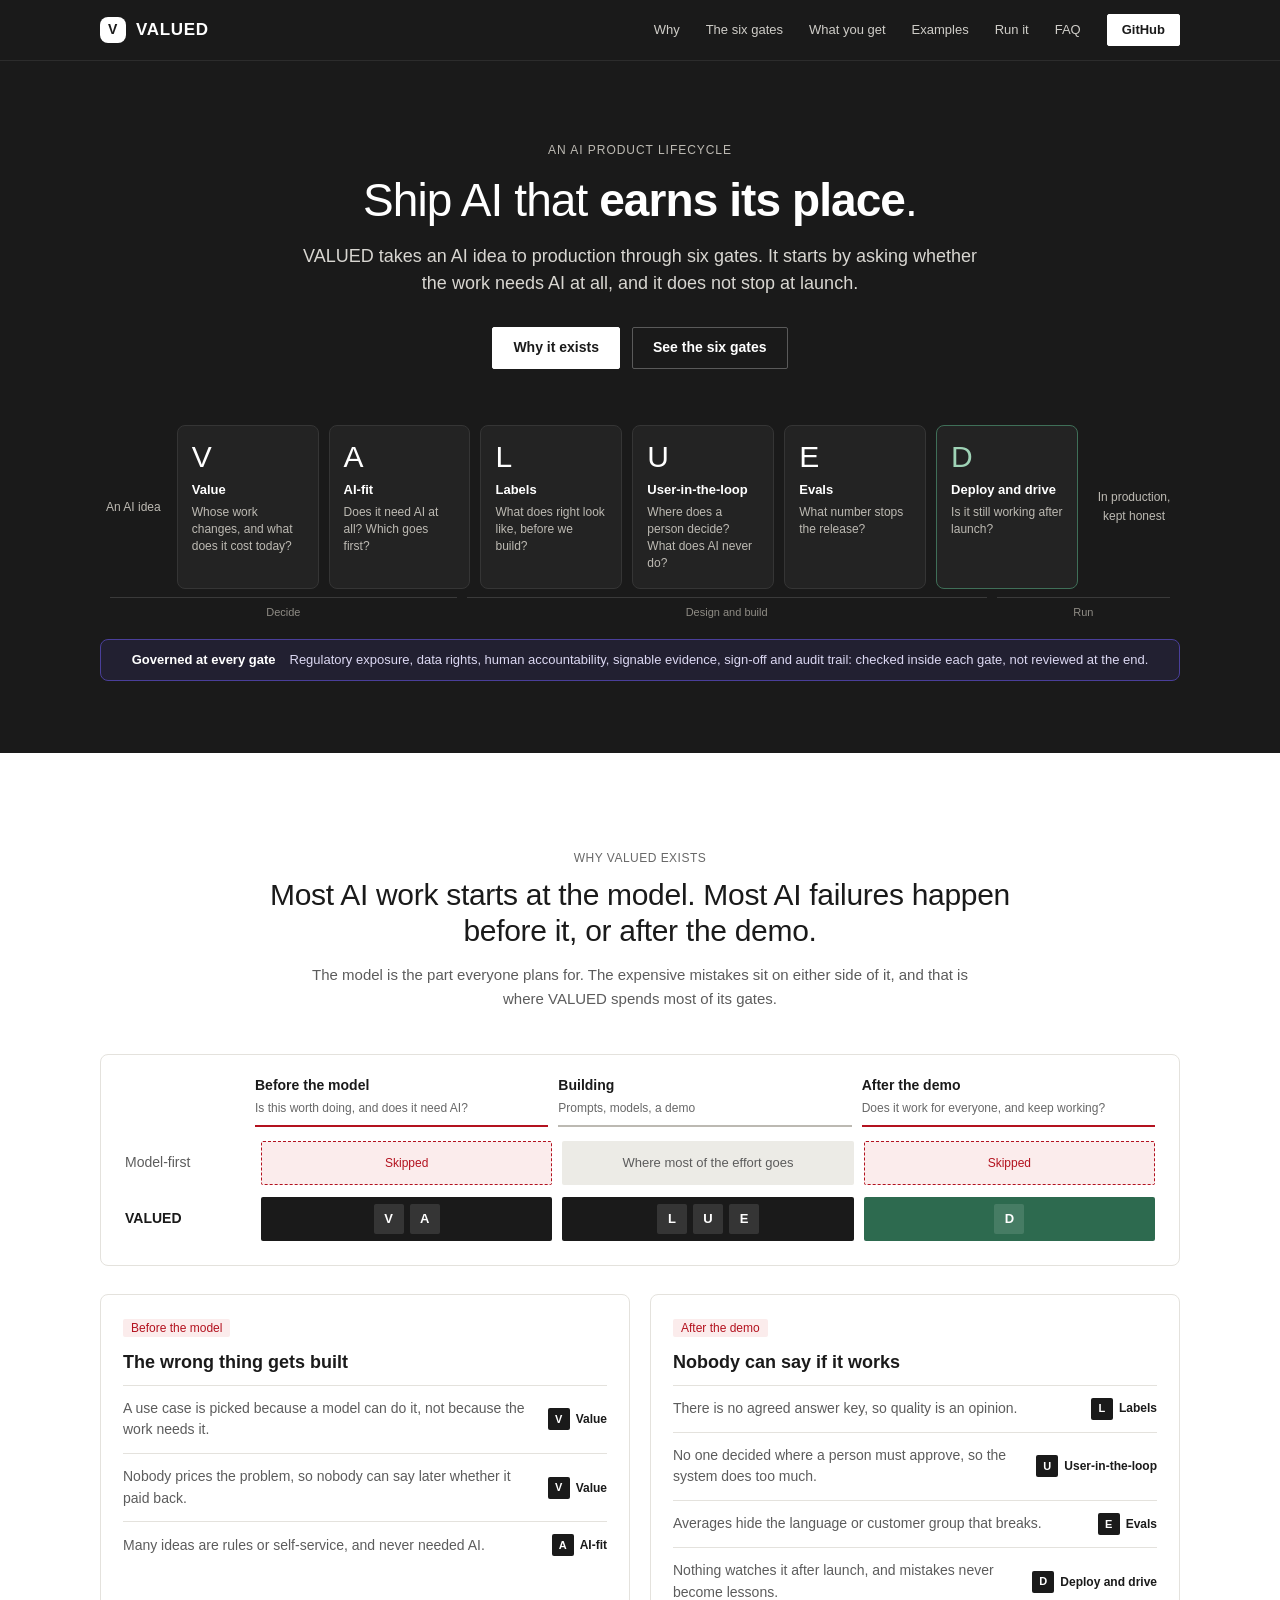
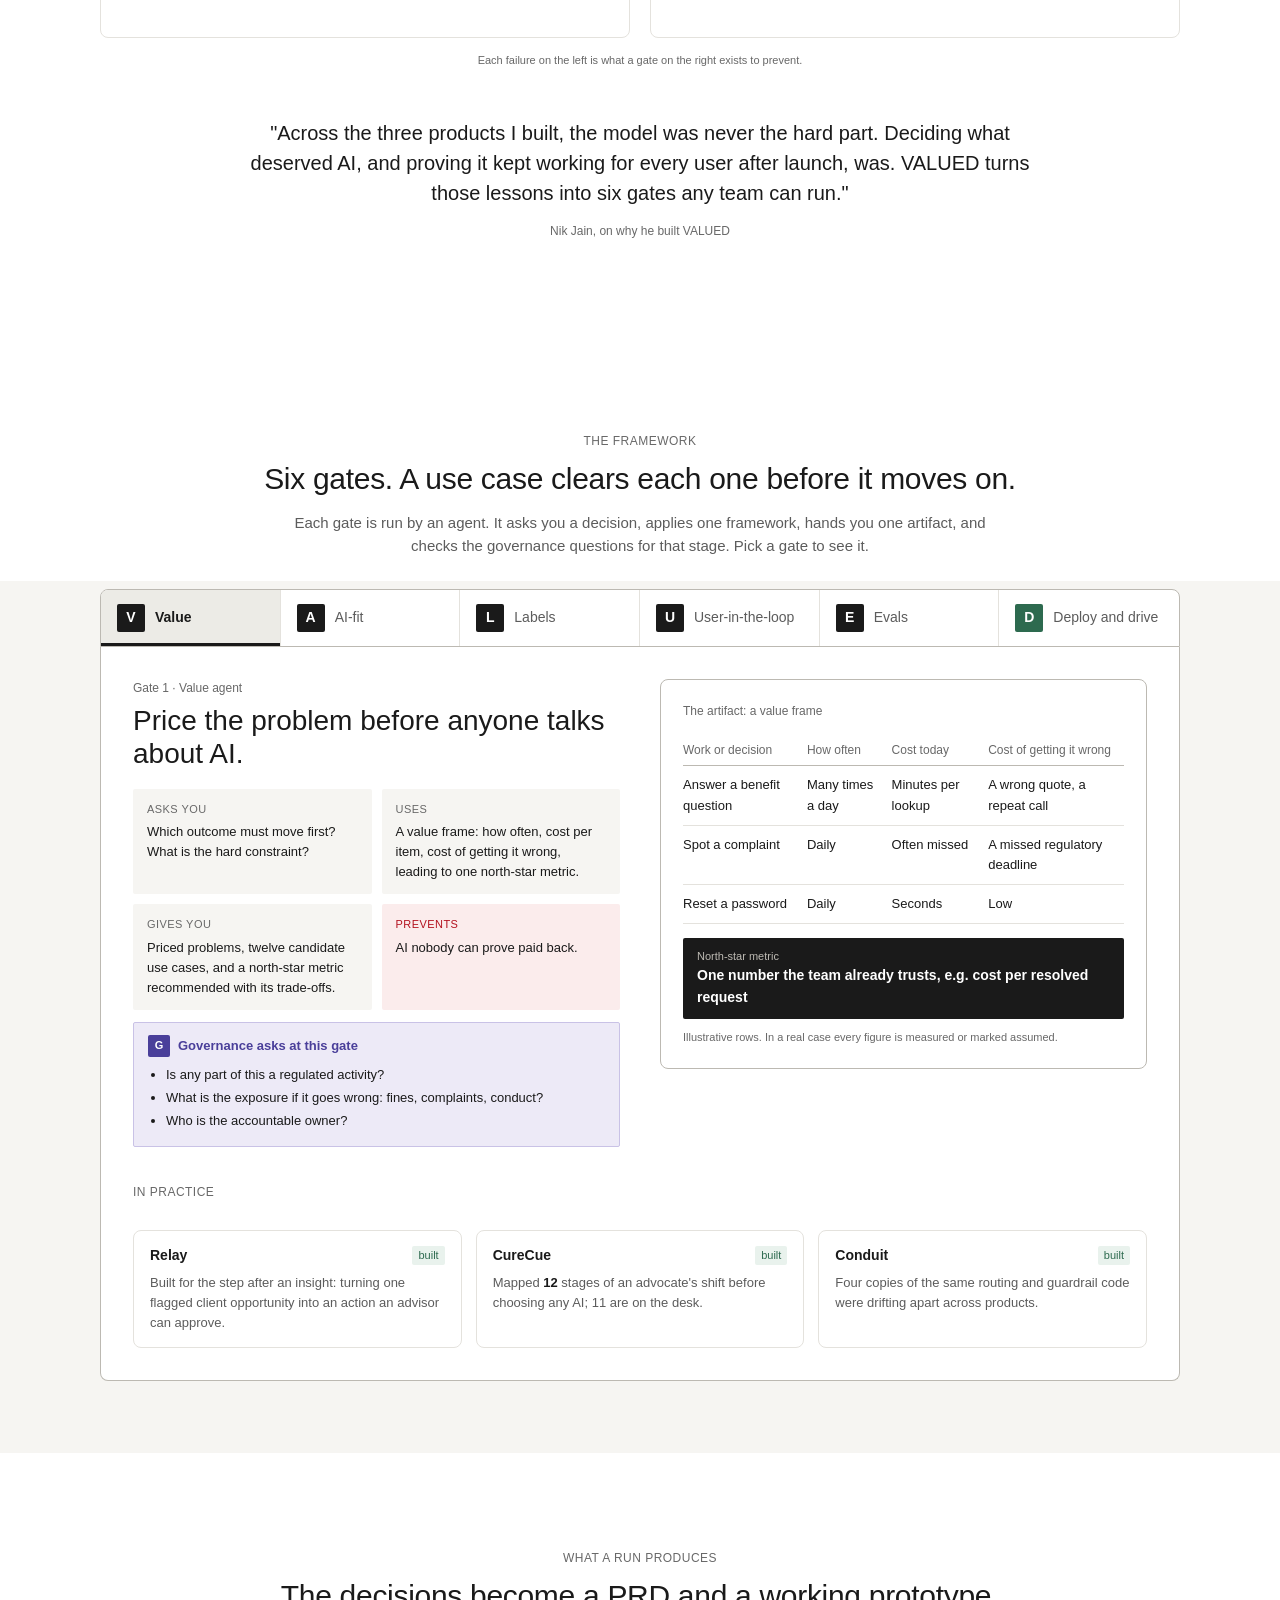
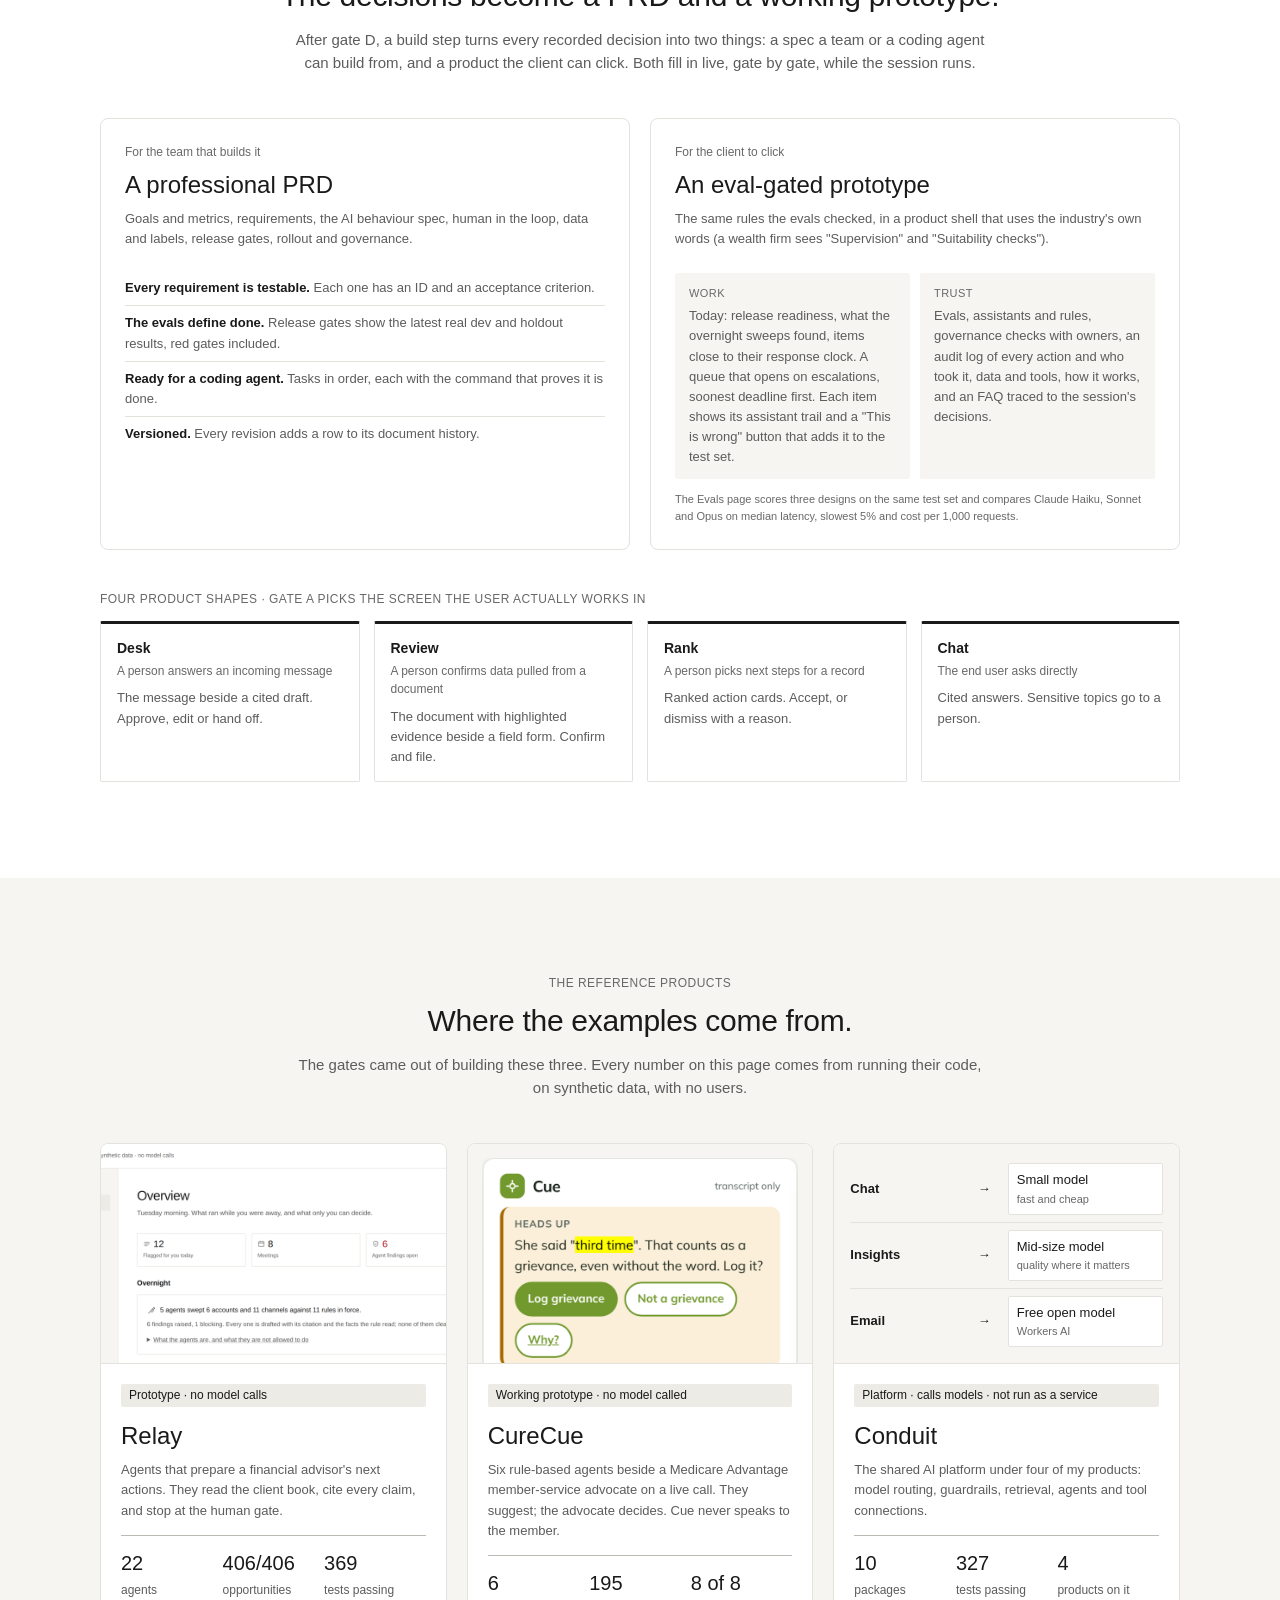
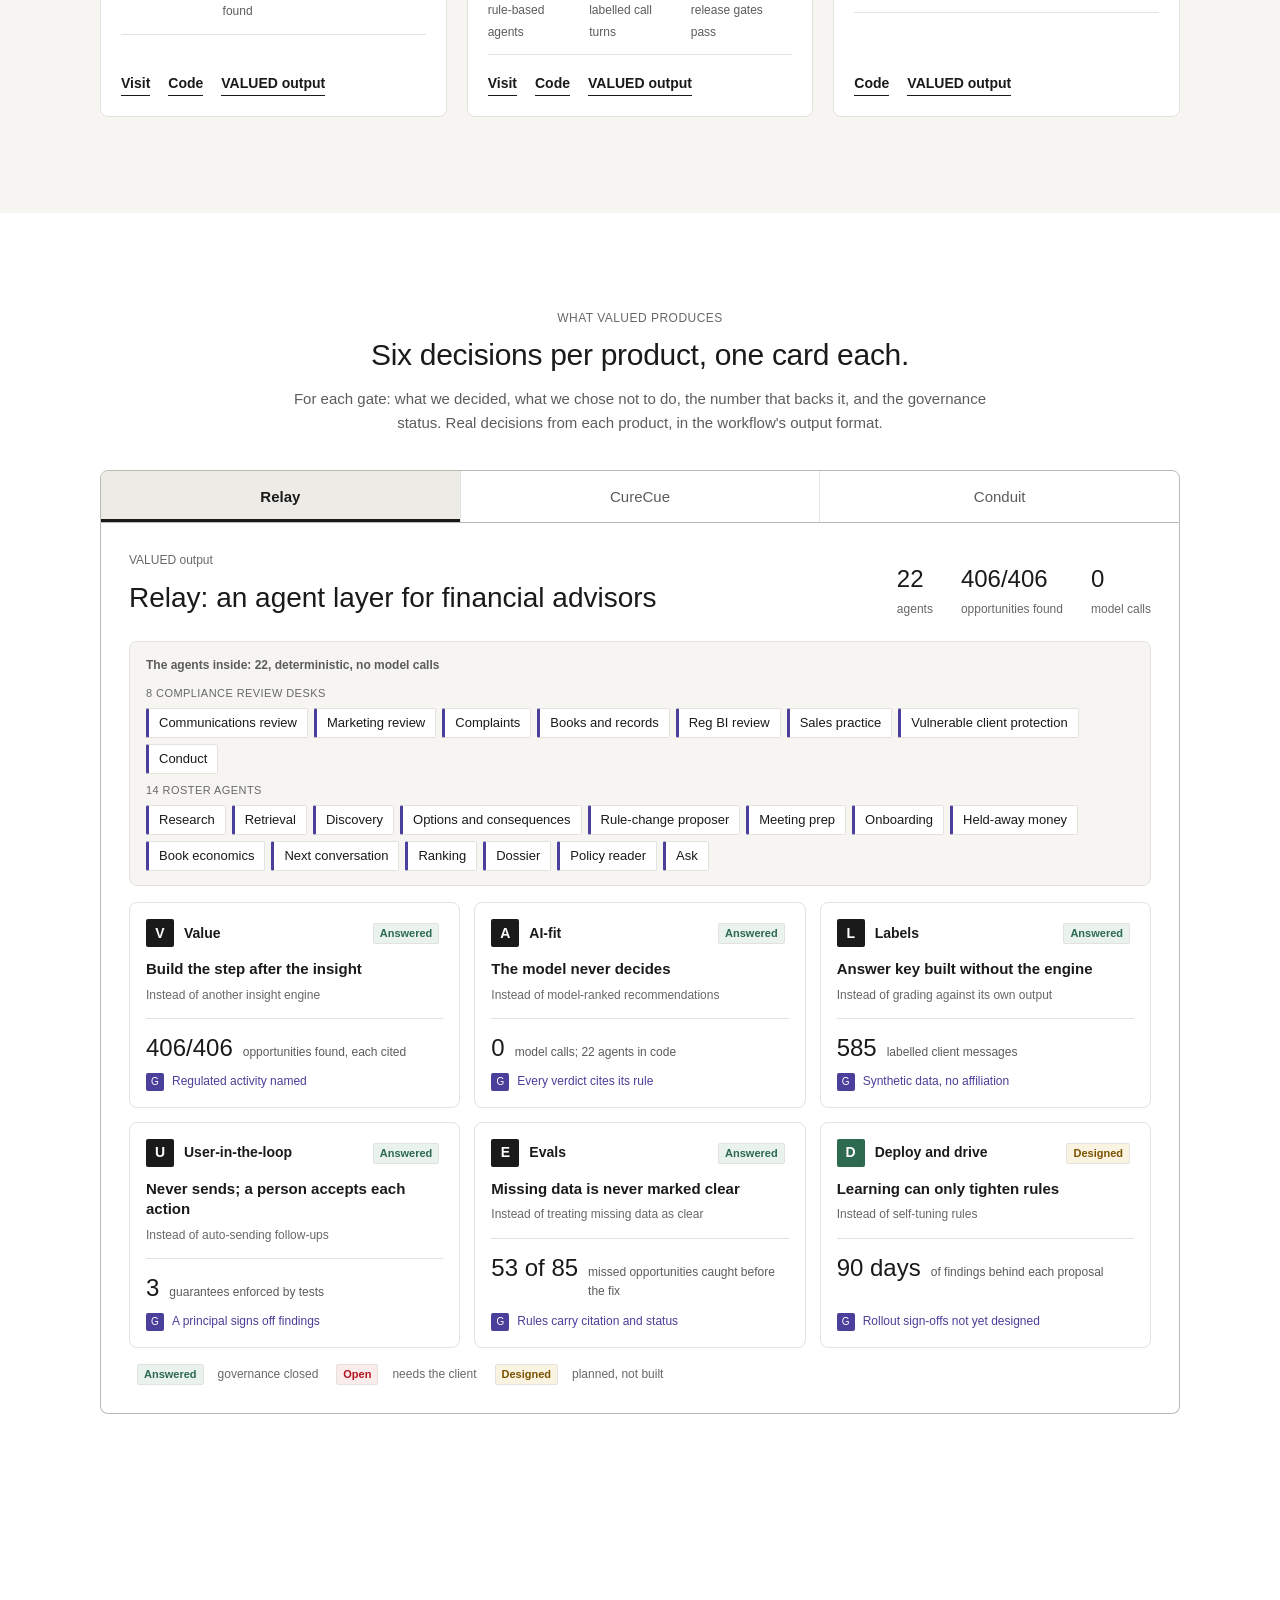
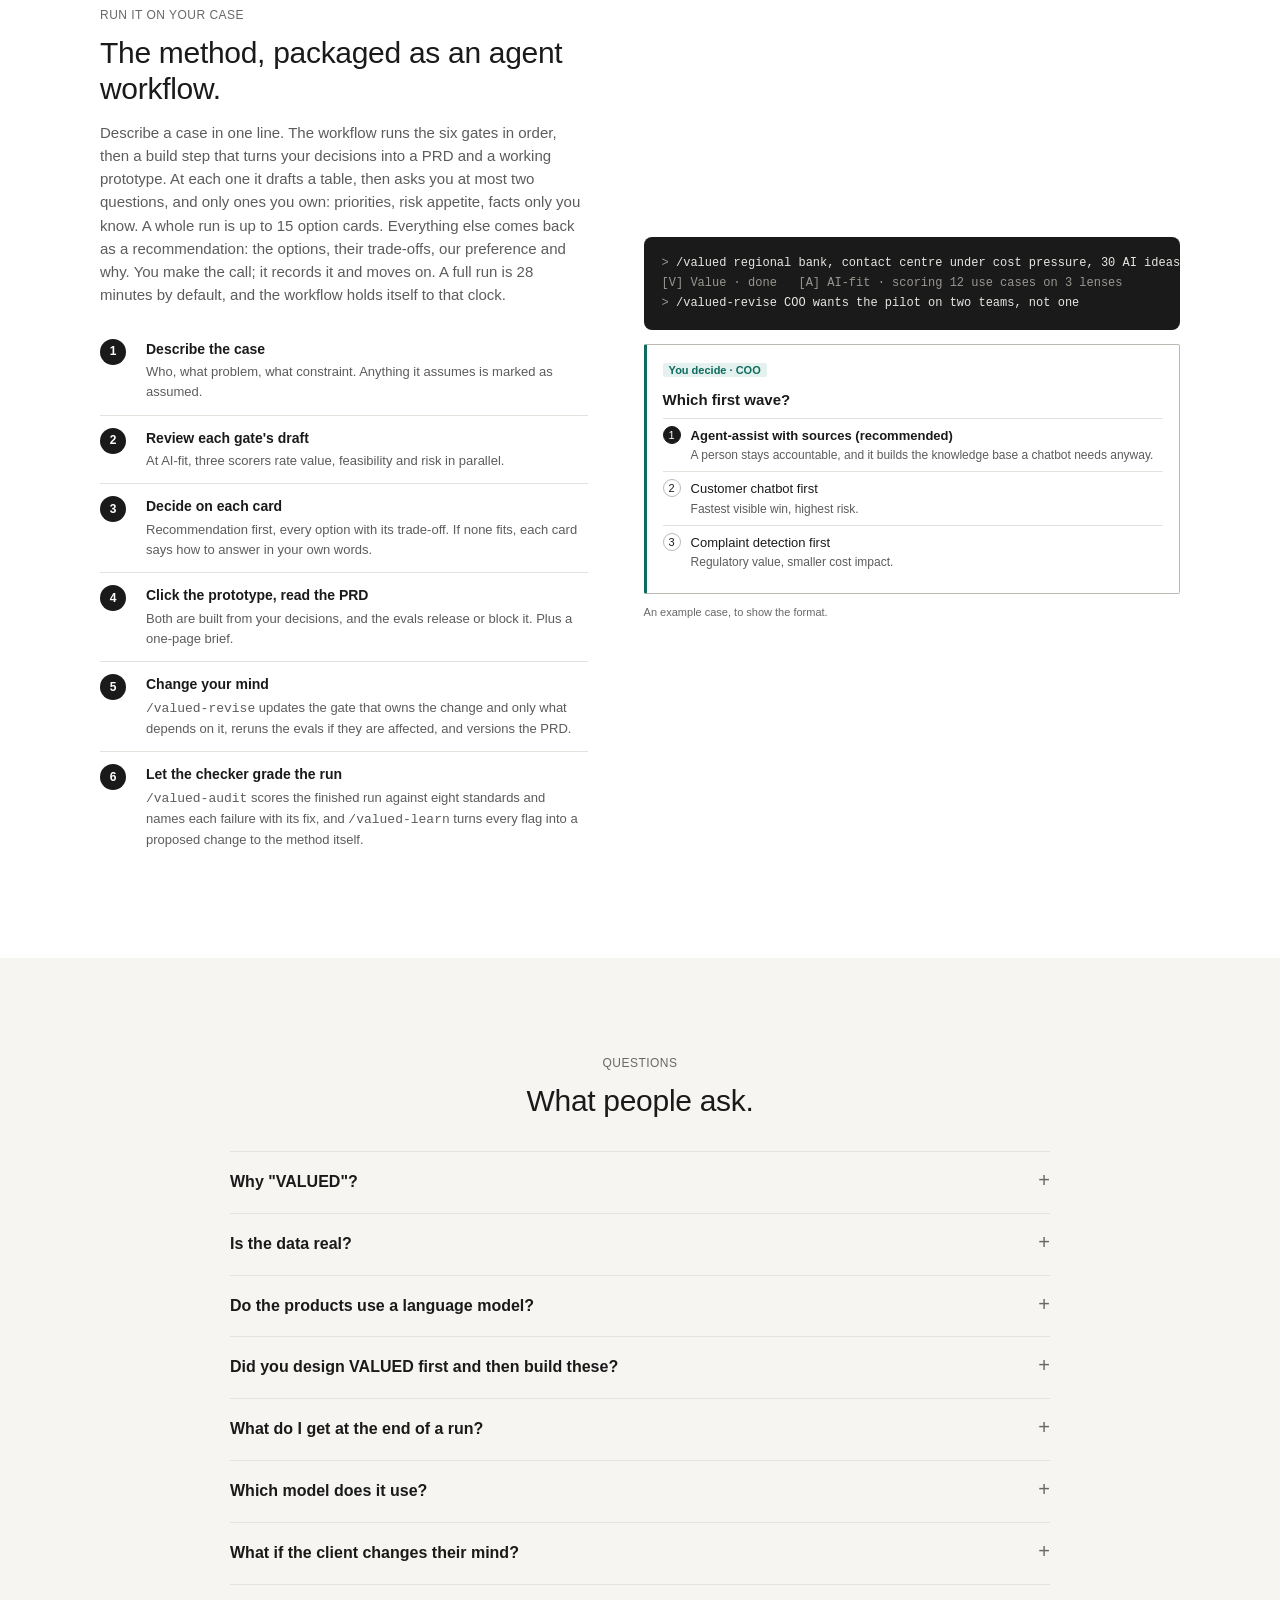
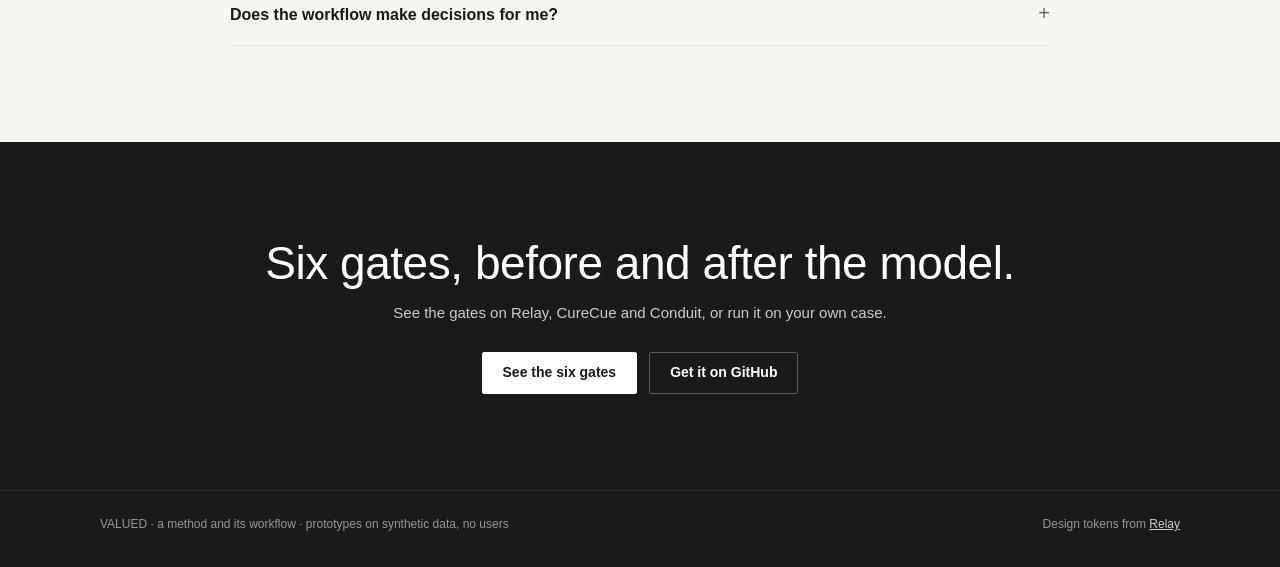
==== commit 26493683: "Merge origin/main: keep the newer run-it copy, add the 28-minute default and the checker step" ====
--- a/index.html
+++ b/index.html
@@ -191,8 +191,8 @@
   .route .foot span { font-size: var(--text-caption); color: var(--ink-3); }
 
   /* Run it */
-  .runit { display: grid; grid-template-columns: 1fr 1.1fr; gap: 56px; align-items: center; }
-  @media (max-width: 900px) { .runit { grid-template-columns: 1fr; gap: 28px; } }
+  .runit { display: grid; grid-template-columns: minmax(0, 1fr) minmax(0, 1.1fr); gap: 56px; align-items: center; }
+  @media (max-width: 900px) { .runit { grid-template-columns: minmax(0, 1fr); gap: 28px; } }
   .runit ol { list-style: none; counter-reset: u; margin: 20px 0 0; padding: 0; }
   .runit li { counter-increment: u; display: grid; grid-template-columns: 34px 1fr; gap: 12px; padding: 12px 0; border-top: 1px solid var(--line); }
   .runit li:first-child { border-top: 0; }
@@ -405,6 +405,28 @@
   .agrid.names .ag b { font-weight: 400; }
   @media (max-width: 900px) { .agrid.six, .agrid.five { grid-template-columns: 1fr 1fr; } }
   @media (max-width: 520px) { .agrid.six, .agrid.five { grid-template-columns: 1fr; } }
+  /* What a run produces */
+  .deliv { display: grid; grid-template-columns: 1fr 1fr; gap: 20px; margin-top: 44px; }
+  @media (max-width: 860px) { .deliv { grid-template-columns: 1fr; } }
+  .dv { border: 1px solid var(--line); border-radius: var(--radius-lg); padding: 24px; background: var(--surface); display: flex; flex-direction: column; }
+  .dv .pg-agent { margin-bottom: 4px; }
+  .dv h3 { font-size: var(--text-stat-lg); font-weight: 300; margin: 0 0 6px; }
+  .dv .what { color: var(--ink-2); font-size: var(--text-body); margin: 0 0 8px; }
+  .dv .gl li { grid-template-columns: 1fr; }
+  .dv .gl b { color: var(--ink); font-weight: 600; }
+  .areas { display: grid; grid-template-columns: 1fr 1fr; gap: 10px; margin-top: 16px; }
+  @media (max-width: 520px) { .areas { grid-template-columns: 1fr; } }
+  .areas > div { background: var(--subtle); border-radius: var(--radius); padding: 12px 14px; font-size: var(--text-body); }
+  .areas span { display: block; font-size: var(--text-caption); color: var(--ink-3); margin-bottom: 4px; letter-spacing: 0.04em; text-transform: uppercase; }
+  .areas p { margin: 0; color: var(--ink-2); }
+  .shapes-h { font-size: var(--text-meta); color: var(--ink-3); margin: 40px 0 12px; letter-spacing: 0.04em; }
+  .shapes { display: grid; grid-template-columns: repeat(4, 1fr); gap: 14px; }
+  @media (max-width: 900px) { .shapes { grid-template-columns: 1fr 1fr; } }
+  @media (max-width: 520px) { .shapes { grid-template-columns: 1fr; } }
+  .shp { border: 1px solid var(--line); border-top: 3px solid var(--ink); border-radius: var(--radius); padding: 14px 16px; background: var(--surface); font-size: var(--text-body); }
+  .shp b { display: block; font-size: var(--text-lead); }
+  .shp .when { color: var(--ink-3); font-size: var(--text-meta); margin: 2px 0 8px; }
+  .shp p { margin: 0; color: var(--ink-2); }
   /* FAQ, CTA, footer */
   .faq { max-width: 820px; margin: 32px auto 0; }
   details { border-top: 1px solid var(--line); padding: 18px 0; }
@@ -432,6 +454,7 @@
     <nav class="links" aria-label="Sections">
       <a class="hide-sm" href="#why">Why</a>
       <a class="hide-sm" href="#gates">The six gates</a>
+      <a class="hide-sm" href="#produces">What you get</a>
       <a class="hide-sm" href="#examples">Examples</a>
       <a class="hide-sm" href="#run">Run it</a>
       <a class="hide-sm" href="#faq">FAQ</a>
@@ -553,7 +576,7 @@
             <div class="quad">
               <div><span>Asks you</span>Which ideas go first, given your priorities? May the prototype call a hosted model?</div>
               <div><span>Uses</span>The AI ladder for each job, plus three scorers working in parallel on value, feasibility and risk.</div>
-              <div><span>Gives you</span>A recommended first wave, and a build, buy or partner call for each part: the options, their trade-offs, our preference and why.</div>
+              <div><span>Gives you</span>A first wave, a build, buy or partner call per part, and the product: its shape, named assistants behind a fixed-rules safety guard, and overnight sweeps.</div>
               <div class="prev"><span>Prevents</span>A model where a rule would do.</div>
             </div>
             <div class="govbox"><div class="govh"><span class="gk2">G</span>Governance asks at this gate</div><ul><li>Does a regulation require human judgement for this decision?</li><li>Is it in model-risk scope, and at what tier?</li><li>Can we explain the outcome to a customer and a regulator?</li></ul></div>
@@ -578,7 +601,7 @@
             <div class="quad">
               <div><span>Asks you</span>Which group worries you most? What can we label from?</div>
               <div><span>Uses</span>An answer key labelled by intent, split by group, with a sealed holdout.</div>
-              <div><span>Gives you</span>A golden set, a sealed holdout, a data and privacy table, and a labelling approach recommended with its trade-offs.</div>
+              <div><span>Gives you</span>A golden set, a sealed holdout, a data and privacy table, and the systems to connect, drawn from a library of 83 systems across 10 industries.</div>
               <div class="prev"><span>Prevents</span>The system grading itself.</div>
             </div>
             <div class="govbox"><div class="govh"><span class="gk2">G</span>Governance asks at this gate</div><ul><li>Are we allowed to use this data for this purpose?</li><li>Is personal or health data minimised and protected?</li><li>Do the labels check fairness across groups?</li></ul></div>
@@ -600,7 +623,7 @@
             <div class="quad">
               <div><span>Asks you</span>How much autonomy in the first 90 days? Who owns an escalation?</div>
               <div><span>Uses</span>The autonomy ladder (suggest, draft, act with approval, act), a never list, and escalation that wins every race.</div>
-              <div><span>Gives you</span>An autonomy level recommended with its trade-offs, who approves what, stop triggers, and a logging spec.</div>
+              <div><span>Gives you</span>An autonomy level with its trade-offs, who approves what, stop triggers, a response clock per outcome, and a logging spec.</div>
               <div class="prev"><span>Prevents</span>AI doing more than anyone agreed.</div>
             </div>
             <div class="govbox"><div class="govh"><span class="gk2">G</span>Governance asks at this gate</div><ul><li>Which decisions must an accountable person make?</li><li>What do we disclose to the customer?</li><li>Is every action logged with who approved it?</li></ul></div>
@@ -621,7 +644,7 @@
             <div class="quad">
               <div><span>Asks you</span>Which miss stops the release? Ship anyway, or fix first?</div>
               <div><span>Uses</span>Gates set before the build and checked per group; a builder that cannot see the answers; a sealed holdout for every fix.</div>
-              <div><span>Gives you</span>Proposed gates with reasons, a prototype, a pass or a block, and an evidence pack audit can rerun.</div>
+              <div><span>Gives you</span>Proposed gates with reasons, a prototype, a pass or a block, and an evidence pack audit can rerun. Three designs are scored side by side: rules only, AI only, AI with a rules guard.</div>
               <div class="prev"><span>Prevents</span>An average hiding the group that breaks.</div>
             </div>
             <div class="govbox"><div class="govh"><span class="gk2">G</span>Governance asks at this gate</div><ul><li>Do the tests cover fairness and safety, not just accuracy?</li><li>Can risk, compliance and audit reproduce the evidence?</li><li>Who signs the release?</li></ul></div>
@@ -664,6 +687,47 @@
     </div>
   </section>
 
+  <!-- WHAT A RUN PRODUCES -->
+  <section id="produces">
+    <div class="wrap">
+      <div class="center-head">
+        <p class="eyebrow">WHAT A RUN PRODUCES</p>
+        <h2>The decisions become a PRD and a working prototype.</h2>
+        <p class="lede">After gate D, a build step turns every recorded decision into two things: a spec a team or a coding agent can build from, and a product the client can click. Both fill in live, gate by gate, while the session runs.</p>
+      </div>
+      <div class="deliv">
+        <article class="dv">
+          <div class="pg-agent">For the team that builds it</div>
+          <h3>A professional PRD</h3>
+          <p class="what">Goals and metrics, requirements, the AI behaviour spec, human in the loop, data and labels, release gates, rollout and governance.</p>
+          <ul class="gl">
+            <li><span><b>Every requirement is testable.</b> Each one has an ID and an acceptance criterion.</span></li>
+            <li><span><b>The evals define done.</b> Release gates show the latest real dev and holdout results, red gates included.</span></li>
+            <li><span><b>Ready for a coding agent.</b> Tasks in order, each with the command that proves it is done.</span></li>
+            <li><span><b>Versioned.</b> Every revision adds a row to its document history.</span></li>
+          </ul>
+        </article>
+        <article class="dv">
+          <div class="pg-agent">For the client to click</div>
+          <h3>An eval-gated prototype</h3>
+          <p class="what">The same rules the evals checked, in a product shell that uses the industry's own words (a wealth firm sees "Supervision" and "Suitability checks").</p>
+          <div class="areas">
+            <div><span>Work</span><p>Today: release readiness, what the overnight sweeps found, items close to their response clock. A queue that opens on escalations, soonest deadline first. Each item shows its assistant trail and a "This is wrong" button that adds it to the test set.</p></div>
+            <div><span>Trust</span><p>Evals, assistants and rules, governance checks with owners, an audit log of every action and who took it, data and tools, how it works, and an FAQ traced to the session's decisions.</p></div>
+          </div>
+          <p class="caption" style="margin:12px 0 0">The Evals page scores three designs on the same test set and compares Claude Haiku, Sonnet and Opus on median latency, slowest 5% and cost per 1,000 requests.</p>
+        </article>
+      </div>
+      <div class="shapes-h">FOUR PRODUCT SHAPES · GATE A PICKS THE SCREEN THE USER ACTUALLY WORKS IN</div>
+      <div class="shapes">
+        <div class="shp"><b>Desk</b><div class="when">A person answers an incoming message</div><p>The message beside a cited draft. Approve, edit or hand off.</p></div>
+        <div class="shp"><b>Review</b><div class="when">A person confirms data pulled from a document</div><p>The document with highlighted evidence beside a field form. Confirm and file.</p></div>
+        <div class="shp"><b>Rank</b><div class="when">A person picks next steps for a record</div><p>Ranked action cards. Accept, or dismiss with a reason.</p></div>
+        <div class="shp"><b>Chat</b><div class="when">The end user asks directly</div><p>Cited answers. Sensitive topics go to a person.</p></div>
+      </div>
+    </div>
+  </section>
+
   <!-- THREE PRODUCTS -->
   <section id="examples" class="band">
     <div class="wrap">
@@ -769,19 +833,20 @@
         <div>
           <p class="eyebrow">RUN IT ON YOUR CASE</p>
           <h2>The method, packaged as an agent workflow.</h2>
-          <p class="lede">Describe a case in one line. The workflow runs the six gates in order, then a build step that turns your decisions into a PRD and a working prototype. At each one it drafts a table, then asks you at most two questions, and only ones you own: priorities, risk appetite, facts only you know. Everything else comes back as a recommendation: the options, their trade-offs, our preference and why. You make the call; it records it and moves on. A full run is 28 minutes by default, and the workflow holds itself to that clock.</p>
+          <p class="lede">Describe a case in one line. The workflow runs the six gates in order, then a build step that turns your decisions into a PRD and a working prototype. At each one it drafts a table, then asks you at most two questions, and only ones you own: priorities, risk appetite, facts only you know. A whole run is up to 15 option cards. Everything else comes back as a recommendation: the options, their trade-offs, our preference and why. You make the call; it records it and moves on. A full run is 28 minutes by default, and the workflow holds itself to that clock.</p>
           <ol>
             <li><div><b>Describe the case</b><p>Who, what problem, what constraint. Anything it assumes is marked as assumed.</p></div></li>
             <li><div><b>Review each gate's draft</b><p>At AI-fit, three scorers rate value, feasibility and risk in parallel.</p></div></li>
-            <li><div><b>Decide on each card</b><p>At most two questions per gate, recommendation first.</p></div></li>
-            <li><div><b>Click a working prototype</b><p>Decision, cited source, a draft to approve, and an audit log. Its evals release or block it.</p></div></li>
-            <li><div><b>Hand the PRD to a coding agent</b><p>Every requirement has a test; the evals define done. Plus a one-page brief.</p></div></li>
-            <li><div><b>Let the checker grade the run</b><p><code>/valued-audit</code> scores the finished run against eight standards, names each failure with its fix, and <code>/valued-learn</code> turns every flag into a proposed change to the method itself.</p></div></li>
+            <li><div><b>Decide on each card</b><p>Recommendation first, every option with its trade-off. If none fits, each card says how to answer in your own words.</p></div></li>
+            <li><div><b>Click the prototype, read the PRD</b><p>Both are built from your decisions, and the evals release or block it. Plus a one-page brief.</p></div></li>
+            <li><div><b>Change your mind</b><p><span class="mono">/valued-revise</span> updates the gate that owns the change and only what depends on it, reruns the evals if they are affected, and versions the PRD.</p></div></li>
+            <li><div><b>Let the checker grade the run</b><p><span class="mono">/valued-audit</span> scores the finished run against eight standards and names each failure with its fix, and <span class="mono">/valued-learn</span> turns every flag into a proposed change to the method itself.</p></div></li>
           </ol>
         </div>
         <div>
           <div class="term"><pre><span class="d">&gt;</span> /valued regional bank, contact centre under cost pressure, 30 AI ideas, plan in 6 weeks
-<span class="d">[V] Value · done   [A] AI-fit · scoring 12 use cases on 3 lenses</span></pre></div>
+<span class="d">[V] Value · done   [A] AI-fit · scoring 12 use cases on 3 lenses</span>
+<span class="d">&gt;</span> /valued-revise COO wants the pilot on two teams, not one</pre></div>
           <div class="card">
             <span class="who">You decide · COO</span>
             <div class="q">Which first wave?</div>
@@ -804,7 +869,9 @@
         <details><summary>Is the data real?</summary><p>No. CureCue's plan and members, Relay's clients and the example case are all synthetic. The numbers are real results of running the code on that data.</p></details>
         <details><summary>Do the products use a language model?</summary><p>Not yet, on purpose. They prove the rules, the gates and the evals first; a model would sit behind them, and would have to pass the same gates. Conduit is the layer a model call would come through.</p></details>
         <details><summary>Did you design VALUED first and then build these?</summary><p>No. I built the products first. VALUED names the gates I kept using, so the next product can start from them.</p></details>
-        <details><summary>What do I get at the end of a run?</summary><p>Six gate files with every decision and who made it; a PRD with goals, metrics, requirements and acceptance tests, the AI behaviour spec, release gates with real results, rollout and governance, and a build plan written for a coding agent; a prototype you can click, gated by its own evals; and a one-page brief. Whether the prototype calls a model is your call at AI-fit: rules only, rules decide and a model drafts from the cited source, or a model proposes and rules guard escalation.</p></details>
+        <details><summary>What do I get at the end of a run?</summary><p>Six gate files with every decision and who made it; a PRD with requirements and acceptance tests, release gates with real results, and a build plan written for a coding agent; a prototype in the shape your users work in, gated by its own evals; and a one-page brief.</p></details>
+        <details><summary>Which model does it use?</summary><p>That is your call at AI-fit: rules only, rules decide and a model drafts from the cited source, or a model proposes and rules guard escalation. In the prototype you can switch between Claude Haiku, Sonnet and Opus and see the latency and cost of each before anyone commits.</p></details>
+        <details><summary>What if the client changes their mind?</summary><p>Run <span class="mono">/valued-revise</span> with the feedback in their words. It confirms the change on one card, updates the gate that owns it and only what depends on it, reruns the evals when they are affected, and adds a version to the PRD. The old decision stays on record, marked revised.</p></details>
         <details><summary>Does the workflow make decisions for me?</summary><p>No. It recommends, showing the options, their trade-offs, its preference and what would change its mind. Decisions that are yours (priorities, risk appetite) come to you as a question; the brief records who decided what, and every governance item still open.</p></details>
       </div>
     </div>
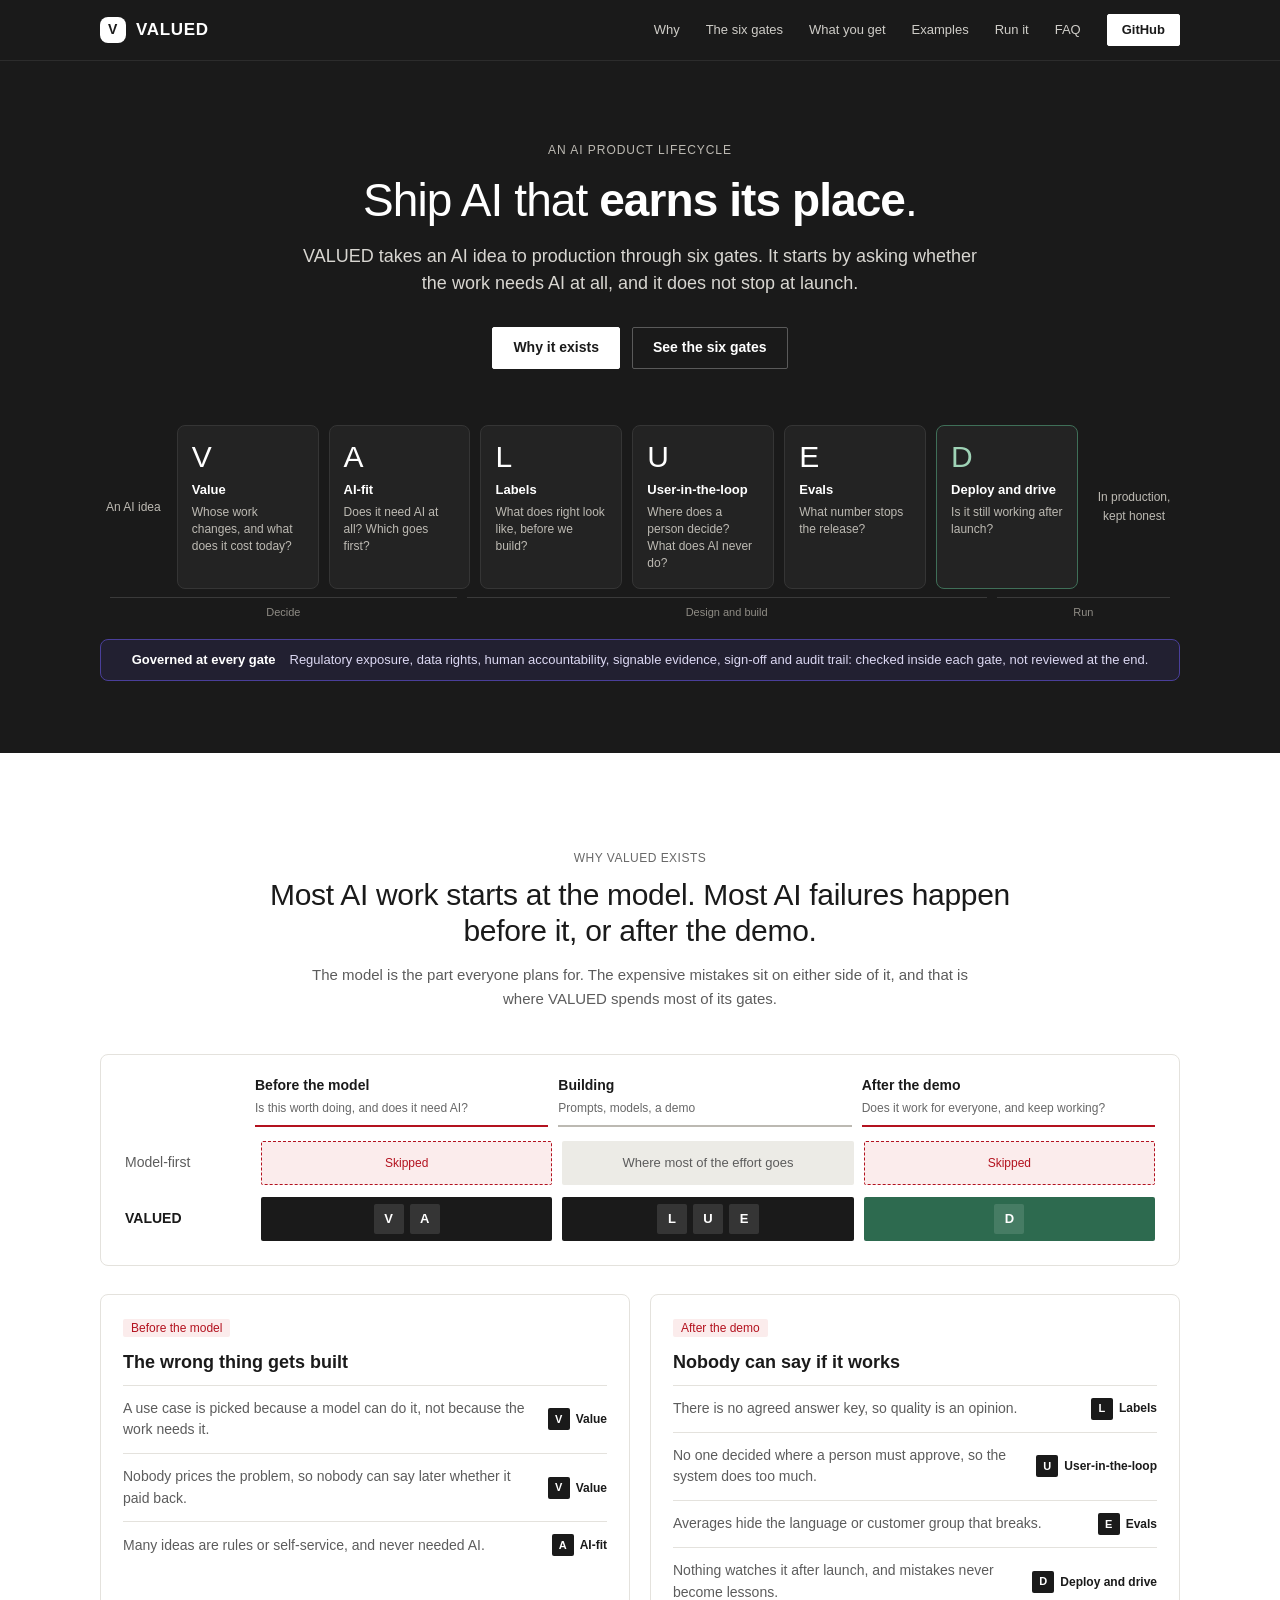
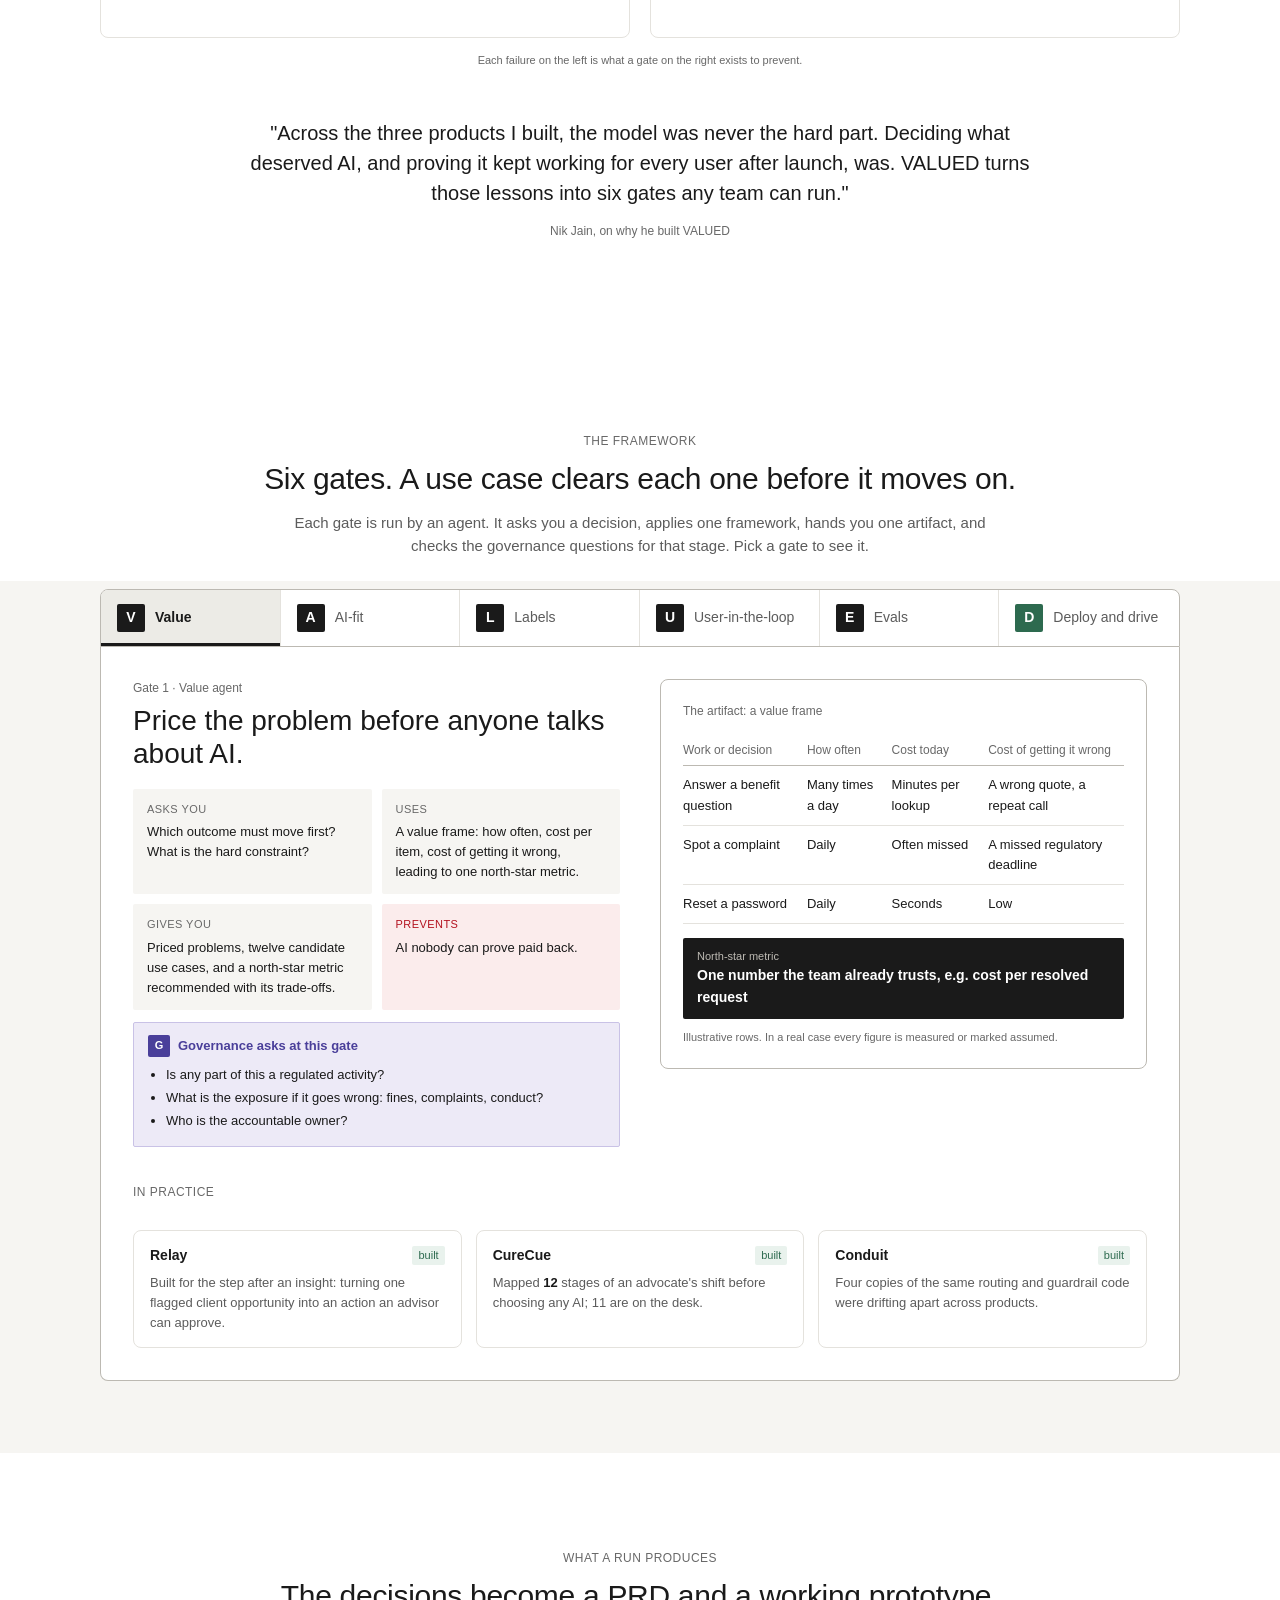
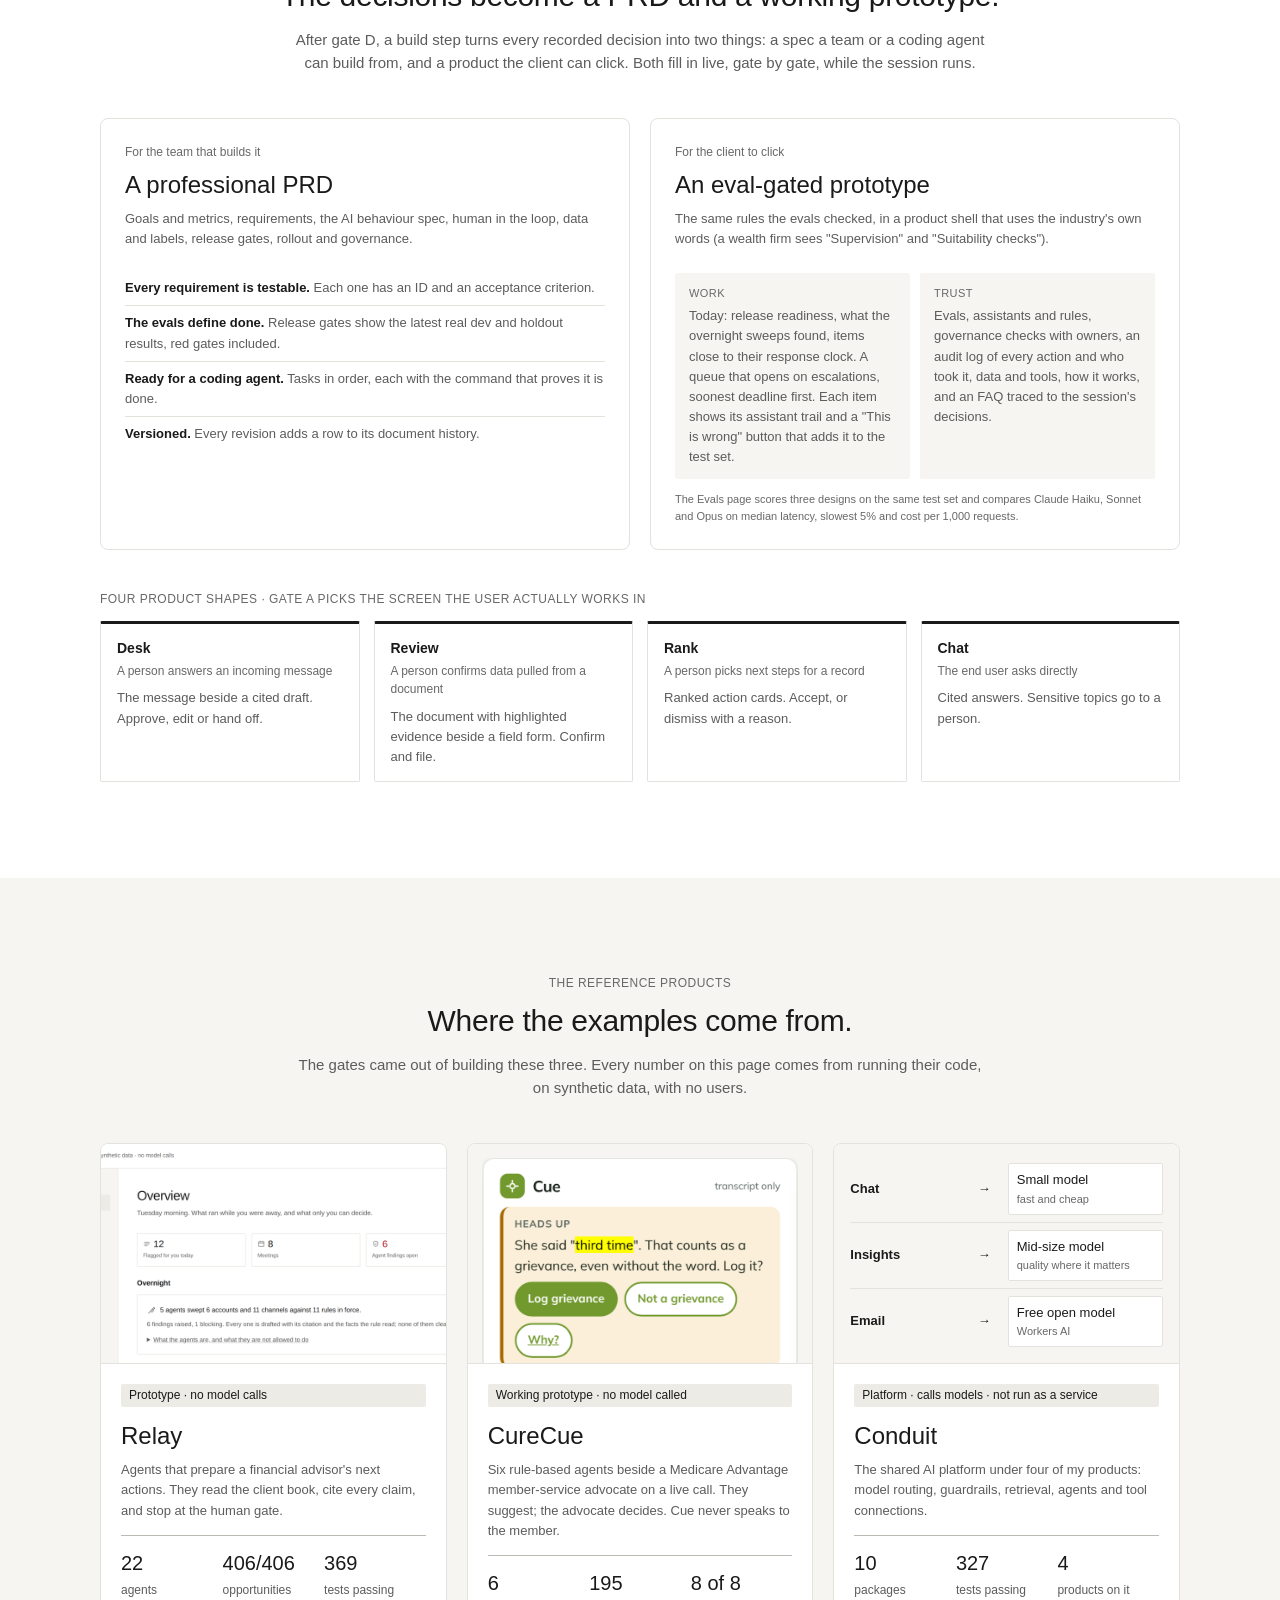
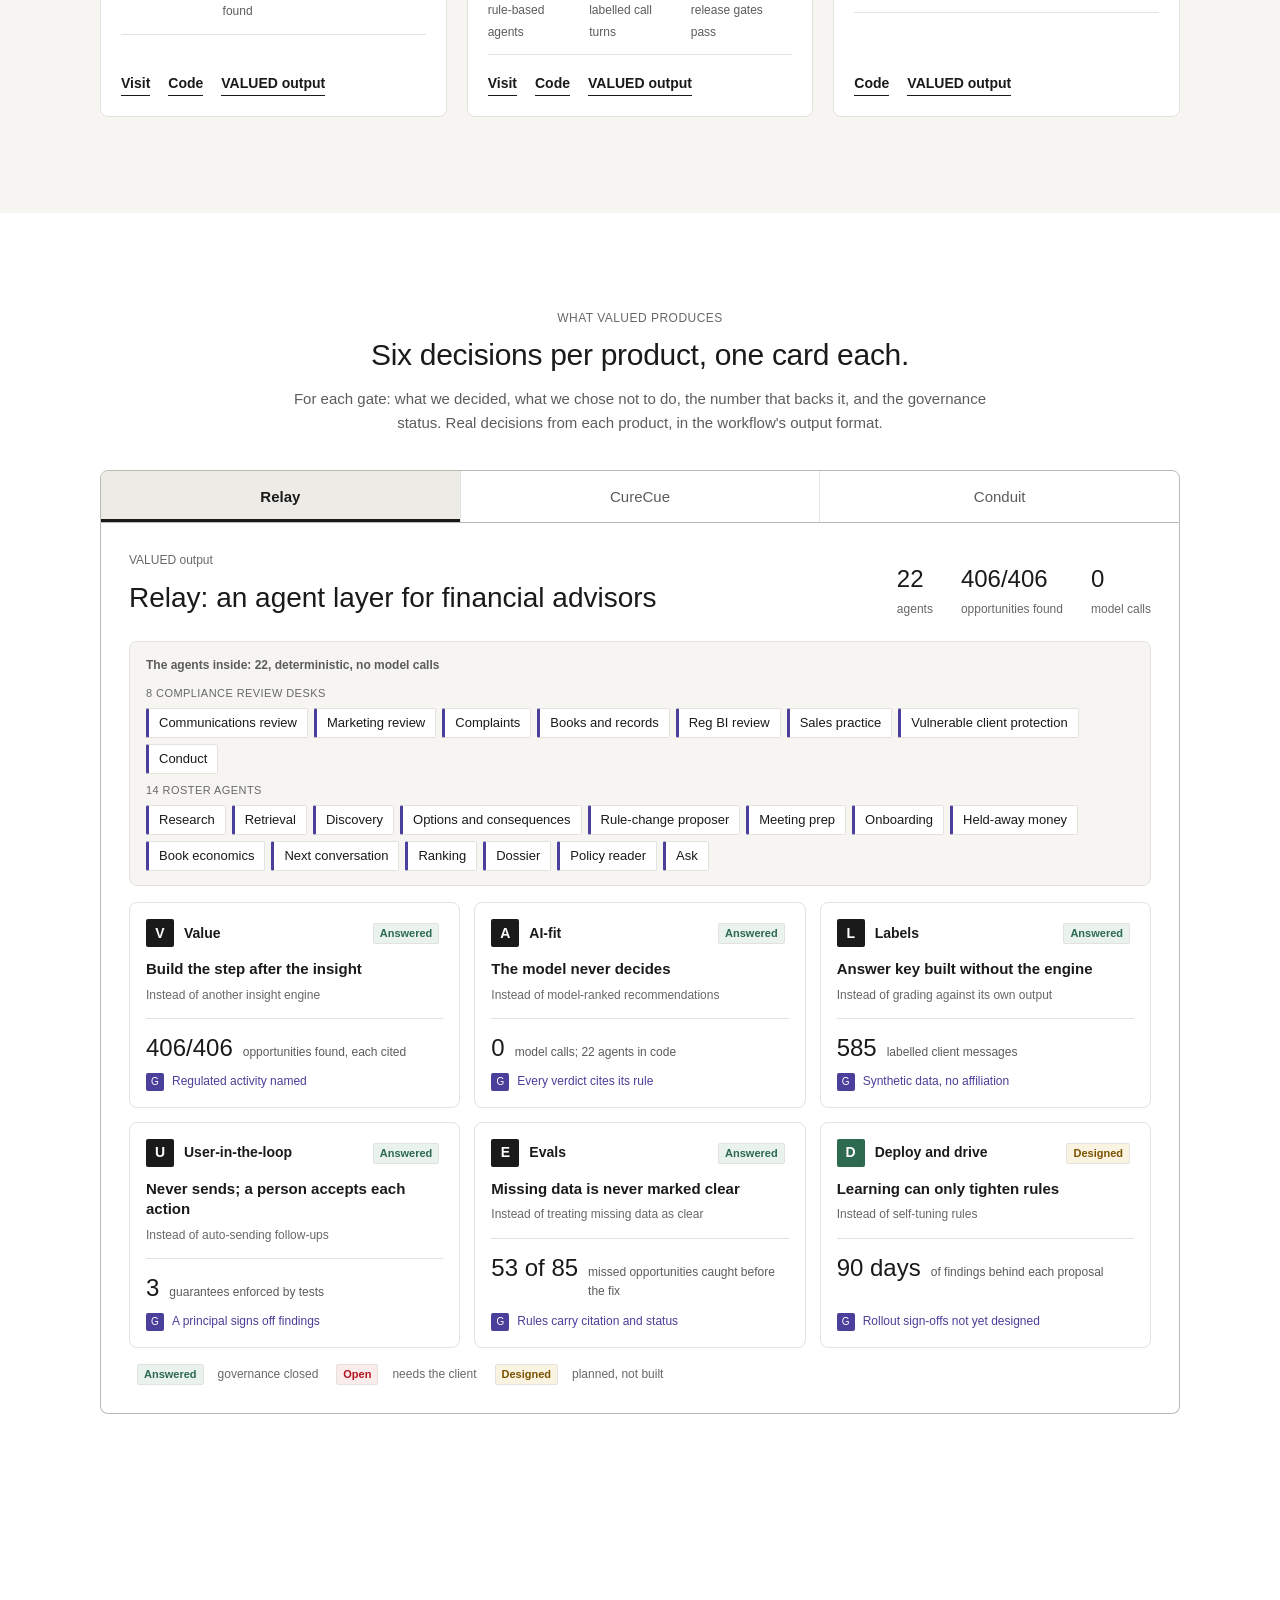
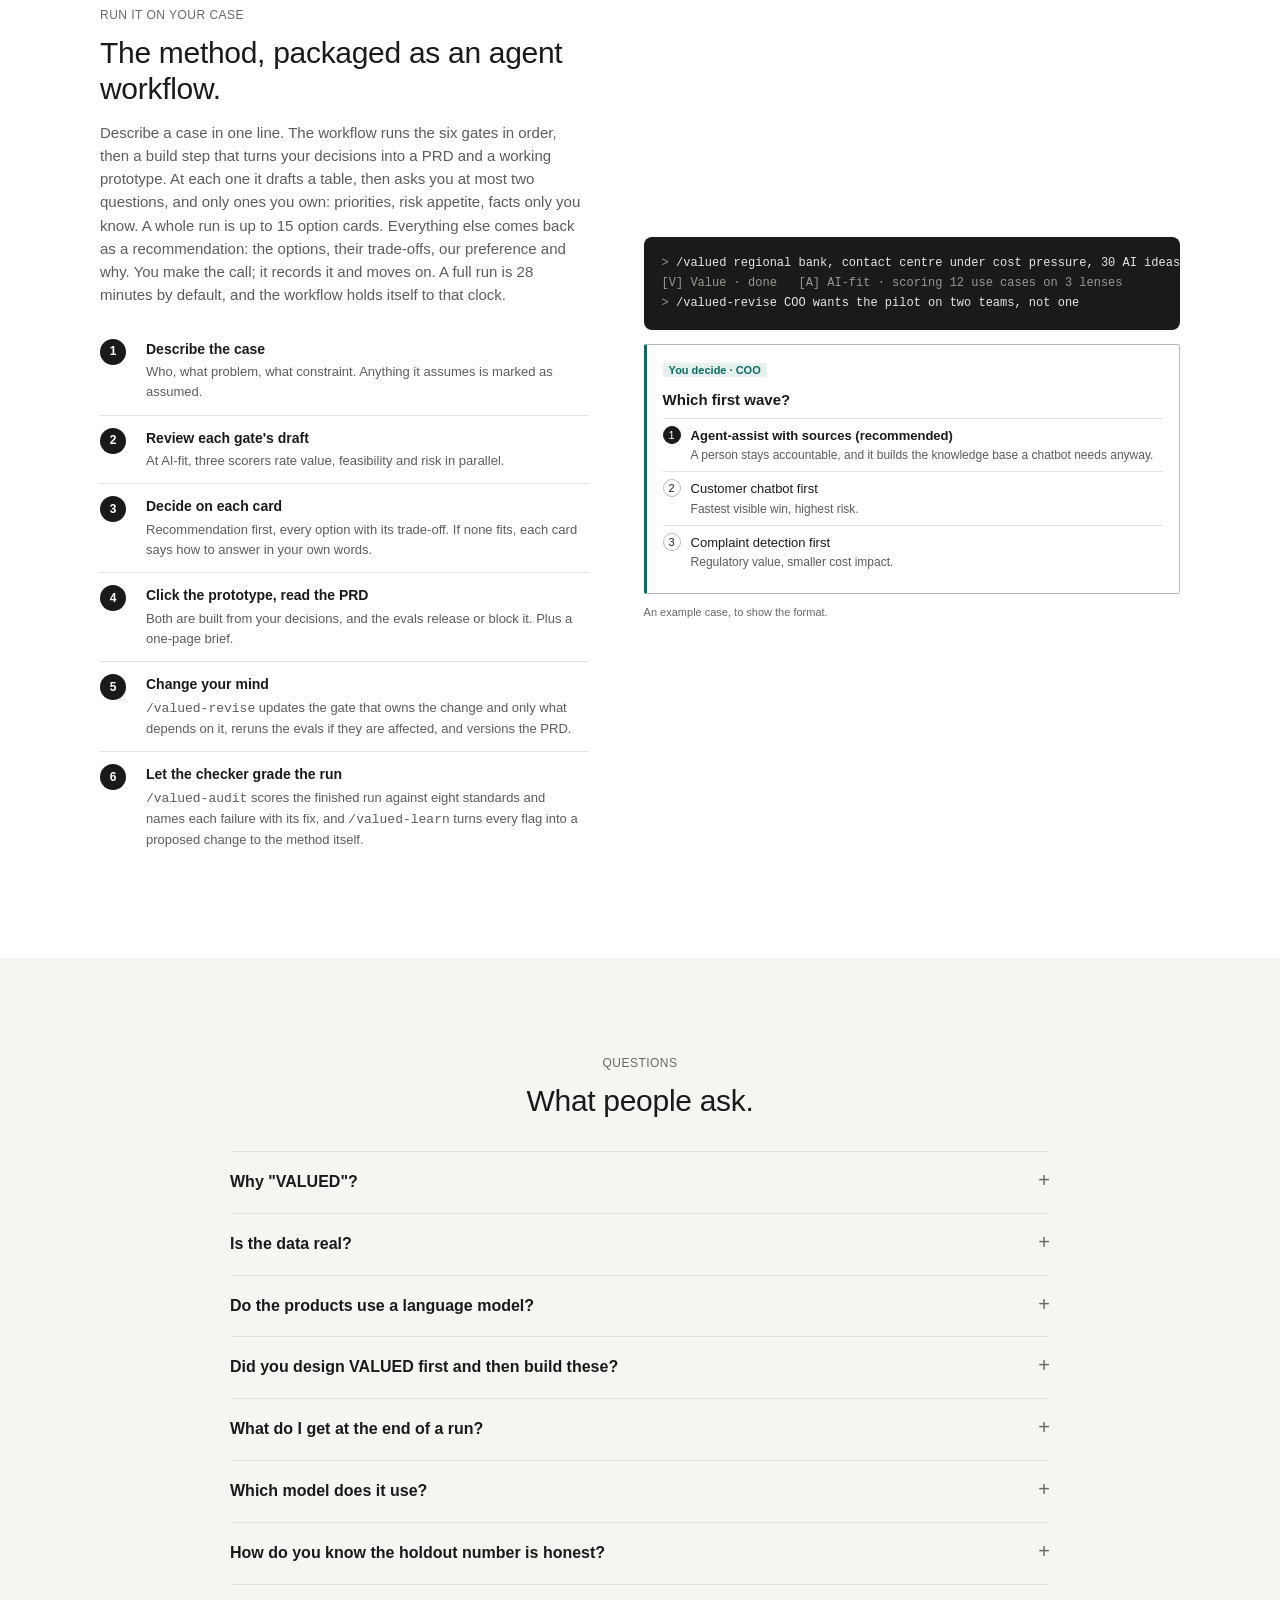
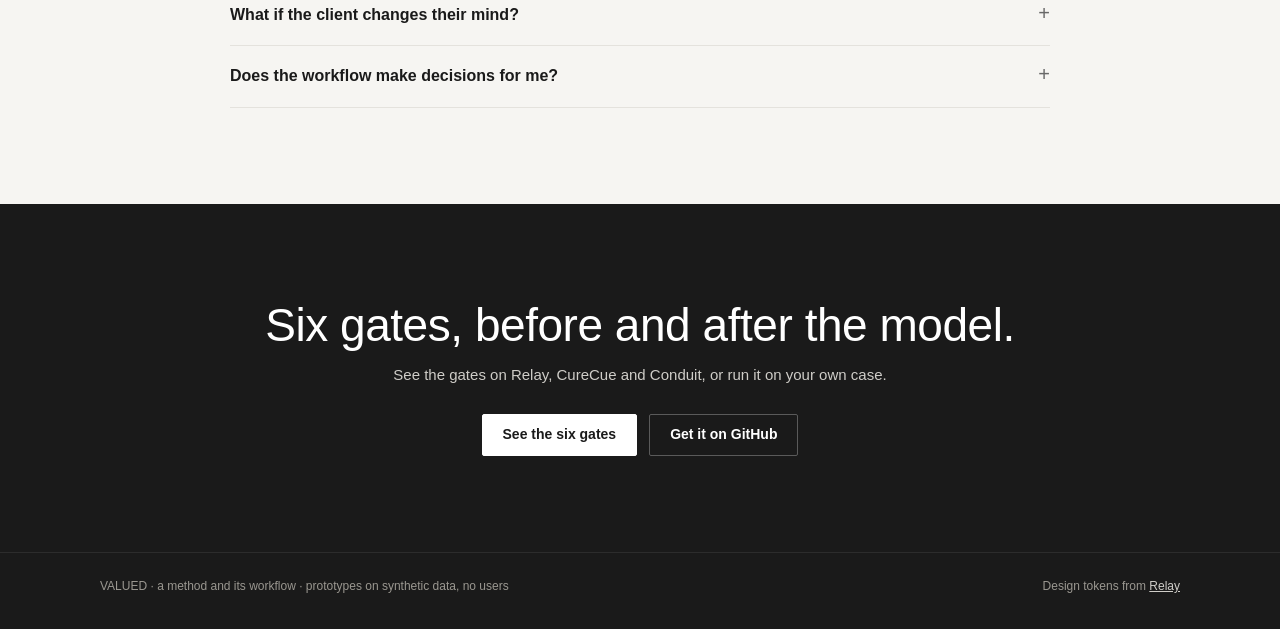
==== commit d26b519c: "Make the holdout number mean something: independent authorship, scored once S-078: the sealed holdou" ====
--- a/index.html
+++ b/index.html
@@ -601,13 +601,13 @@
             <div class="quad">
               <div><span>Asks you</span>Which group worries you most? What can we label from?</div>
               <div><span>Uses</span>An answer key labelled by intent, split by group, with a sealed holdout.</div>
-              <div><span>Gives you</span>A golden set, a sealed holdout, a data and privacy table, and the systems to connect, drawn from a library of 83 systems across 10 industries.</div>
+              <div><span>Gives you</span>A golden set, a sealed holdout written by its own agent, a data and privacy table, and the systems to connect, drawn from a library of 83 systems across 10 industries.</div>
               <div class="prev"><span>Prevents</span>The system grading itself.</div>
             </div>
             <div class="govbox"><div class="govh"><span class="gk2">G</span>Governance asks at this gate</div><ul><li>Are we allowed to use this data for this purpose?</li><li>Is personal or health data minimised and protected?</li><li>Do the labels check fairness across groups?</li></ul></div>
           </div>
           <div class="pg-visual"><div class="panel"><div class="ph">The artifact: an answer key, written before the build</div>
-<div class="key"><div class="dev"><b>Development set</b><span>The builder learns from these, and fixes against them.</span></div><div class="hold"><b>Sealed holdout</b><span>Never shown to the builder. Scores every fix honestly.</span></div></div>
+<div class="key"><div class="dev"><b>Development set</b><span>The builder learns from these, and fixes against them.</span></div><div class="hold"><b>Sealed holdout</b><span>Written by a separate agent that never sees the build. Scored once per version of the code it grades.</span></div></div>
 <div class="ph" style="margin:16px 0 8px">Split by the groups that are easy to miss</div>
 <div class="chips"><span>Each language served</span><span>Calm, angry, implied</span><span>Edge and adversarial cases</span><span>Each customer segment</span></div>
 <p class="caption" style="margin:12px 0 0">Labels record what the person meant, never what the system said.</p></div></div>
@@ -643,7 +643,7 @@
             <h3 class="pg-h">Let a number decide the release.</h3>
             <div class="quad">
               <div><span>Asks you</span>Which miss stops the release? Ship anyway, or fix first?</div>
-              <div><span>Uses</span>Gates set before the build and checked per group; a builder that cannot see the answers; a sealed holdout for every fix.</div>
+              <div><span>Uses</span>Gates set before the build and checked per group; a builder that cannot see the answers; a sealed holdout for every fix, scored once per version of the code.</div>
               <div><span>Gives you</span>Proposed gates with reasons, a prototype, a pass or a block, and an evidence pack audit can rerun. Three designs are scored side by side: rules only, AI only, AI with a rules guard.</div>
               <div class="prev"><span>Prevents</span>An average hiding the group that breaks.</div>
             </div>
@@ -871,6 +871,7 @@
         <details><summary>Did you design VALUED first and then build these?</summary><p>No. I built the products first. VALUED names the gates I kept using, so the next product can start from them.</p></details>
         <details><summary>What do I get at the end of a run?</summary><p>Six gate files with every decision and who made it; a PRD with requirements and acceptance tests, release gates with real results, and a build plan written for a coding agent; a prototype in the shape your users work in, gated by its own evals; and a one-page brief.</p></details>
         <details><summary>Which model does it use?</summary><p>That is your call at AI-fit: rules only, rules decide and a model drafts from the cited source, or a model proposes and rules guard escalation. In the prototype you can switch between Claude Haiku, Sonnet and Opus and see the latency and cost of each before anyone commits.</p></details>
+        <details><summary>How do you know the holdout number is honest?</summary><p>Two rules, both enforced by the checker rather than promised. The holdout rows are written by a separate agent that never reads the code it grades, and the run records who wrote what: if one context wrote both the answer key and the router, the run fails as not independent. And the sealed set is scored once per version of the router. Rendering the run again replays the stored result instead of re-scoring, a changed router counts as a new numbered attempt, and a third attempt fails the audit, because by then the holdout has become a development set.</p></details>
         <details><summary>What if the client changes their mind?</summary><p>Run <span class="mono">/valued-revise</span> with the feedback in their words. It confirms the change on one card, updates the gate that owns it and only what depends on it, reruns the evals when they are affected, and adds a version to the PRD. The old decision stays on record, marked revised.</p></details>
         <details><summary>Does the workflow make decisions for me?</summary><p>No. It recommends, showing the options, their trade-offs, its preference and what would change its mind. Decisions that are yours (priorities, risk appetite) come to you as a question; the brief records who decided what, and every governance item still open.</p></details>
       </div>
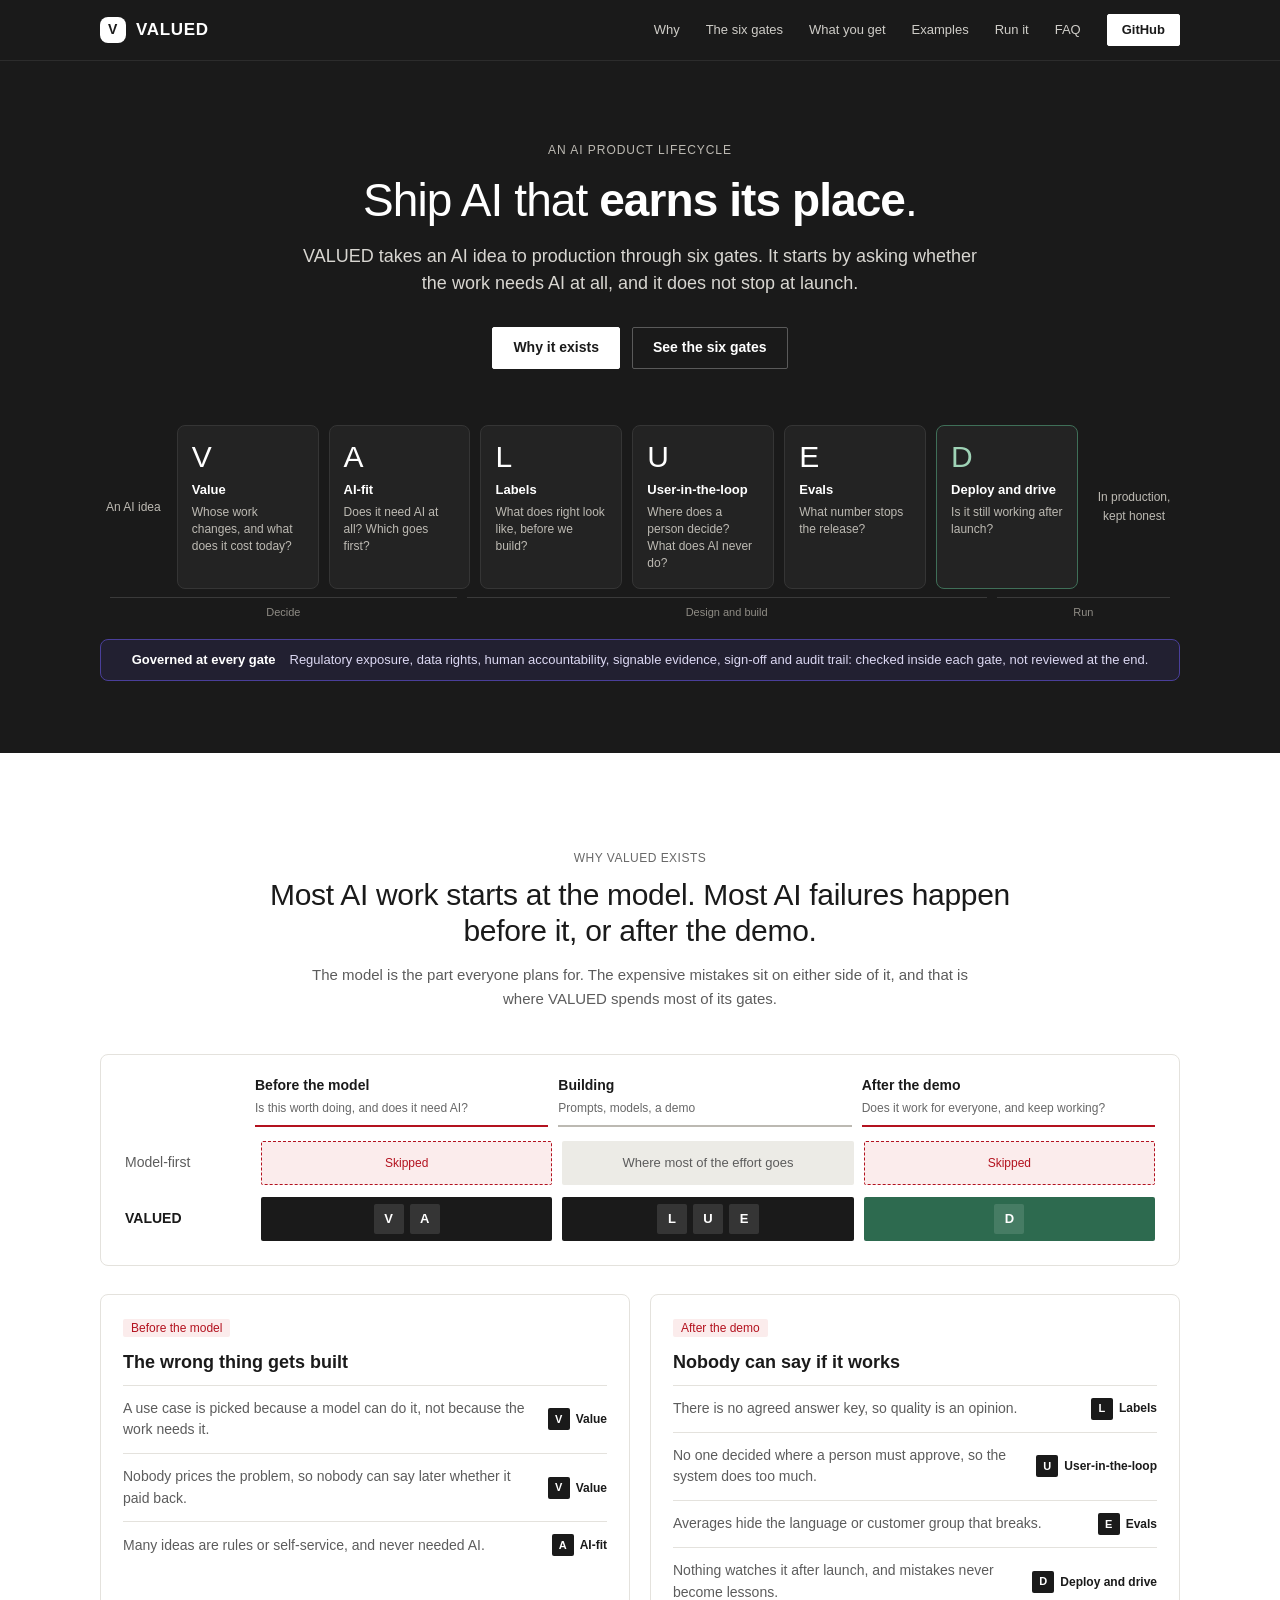
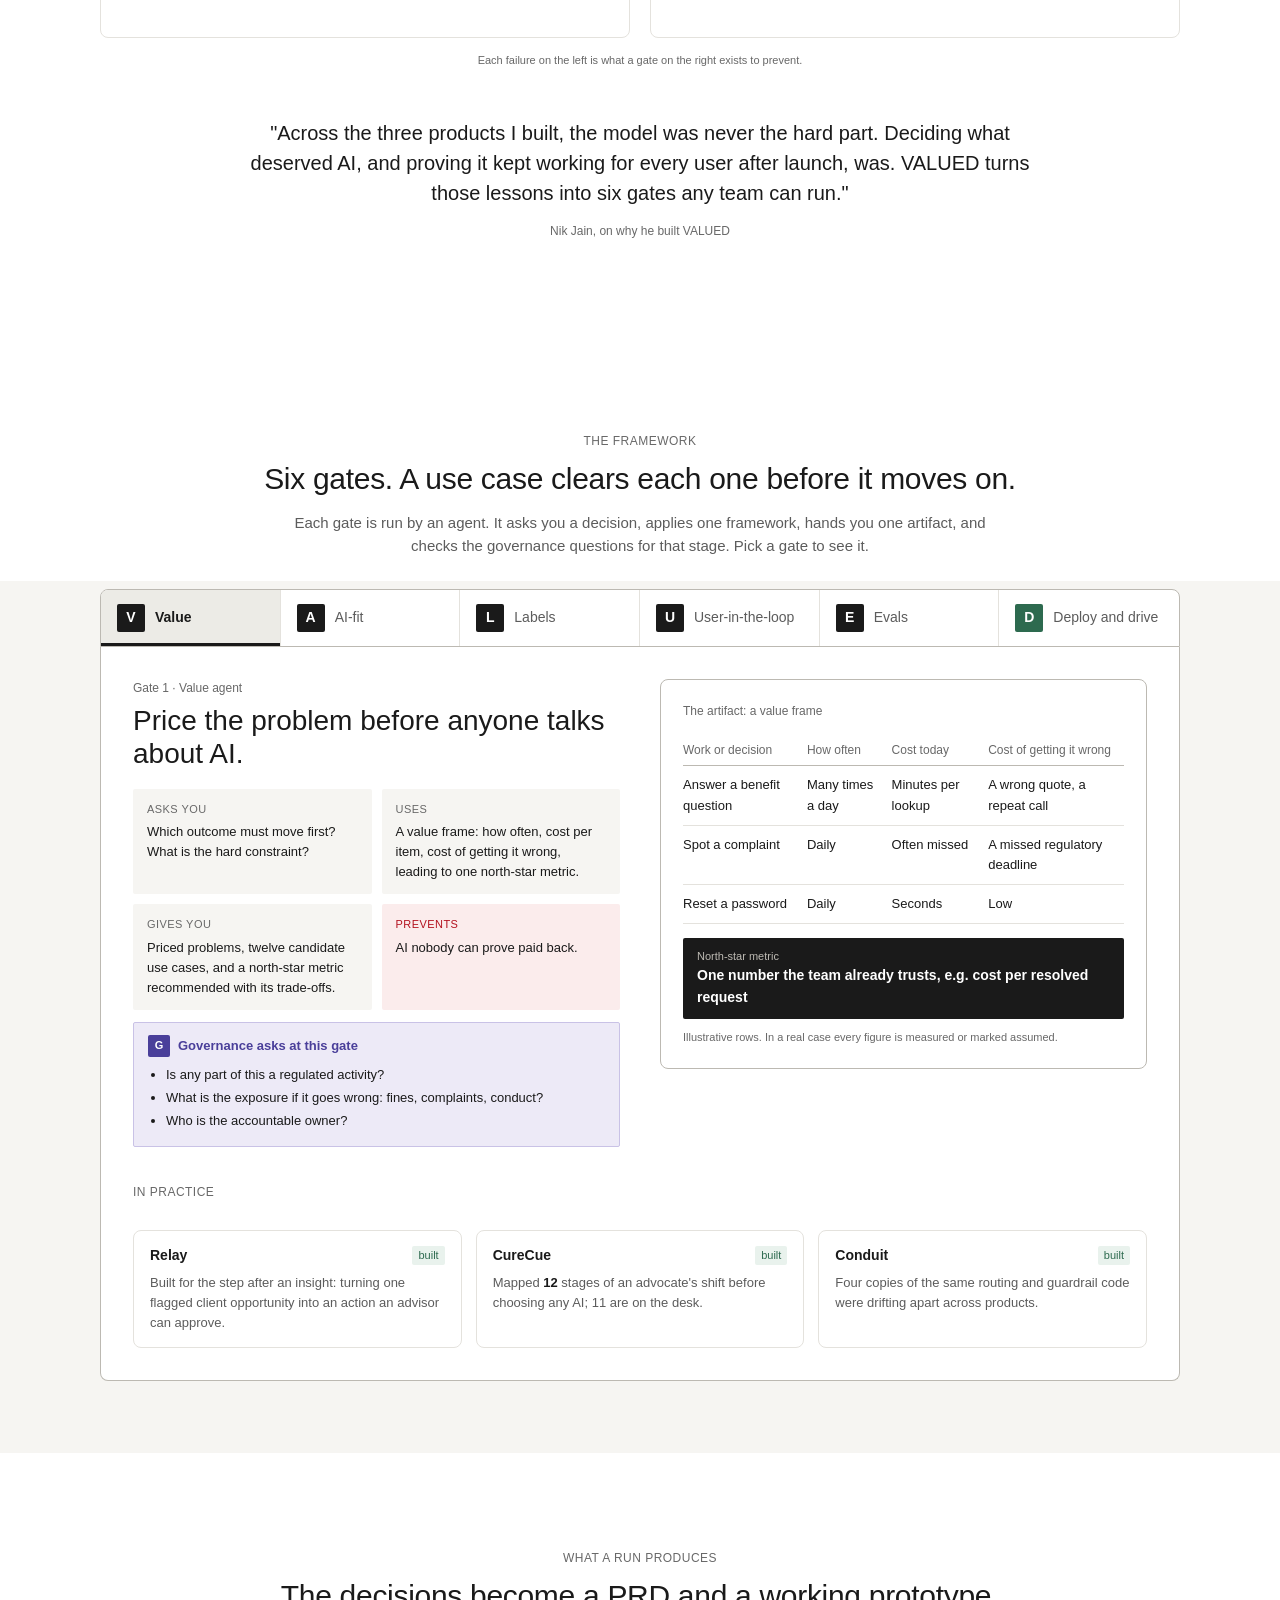
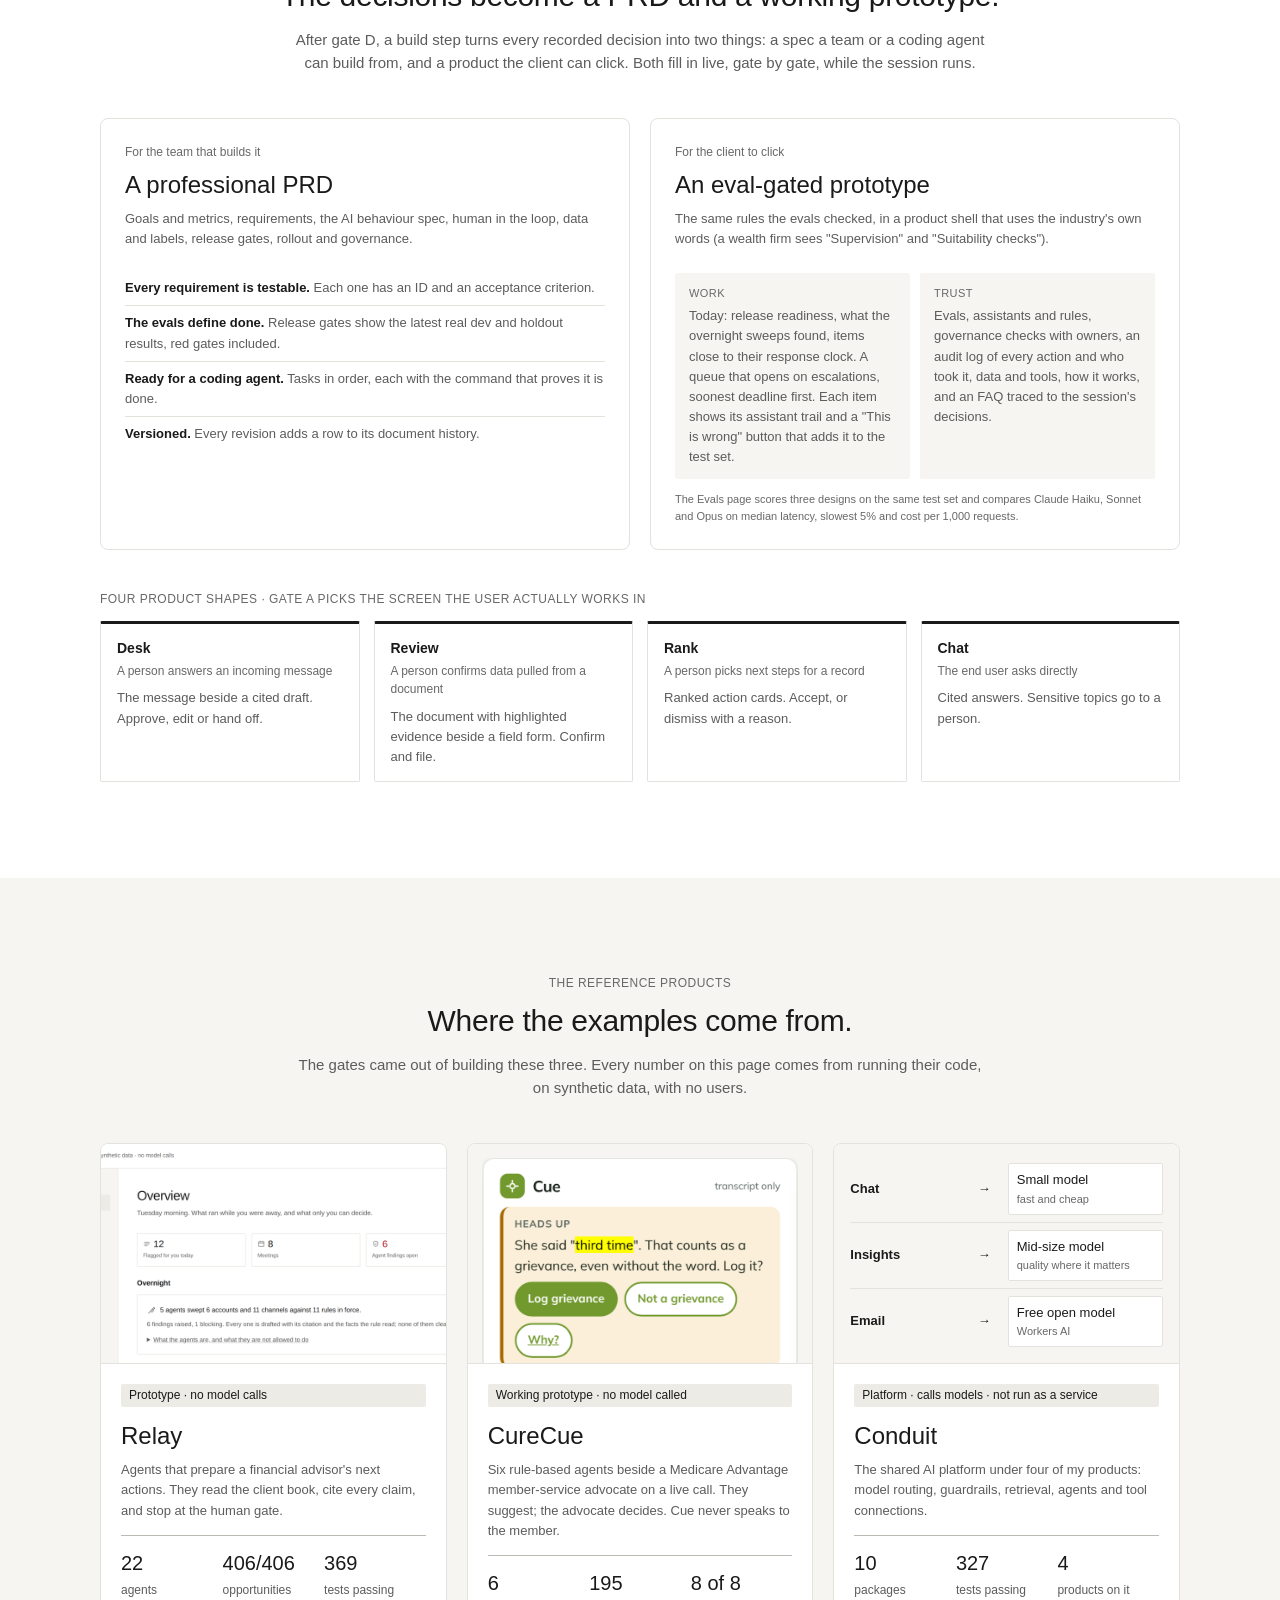
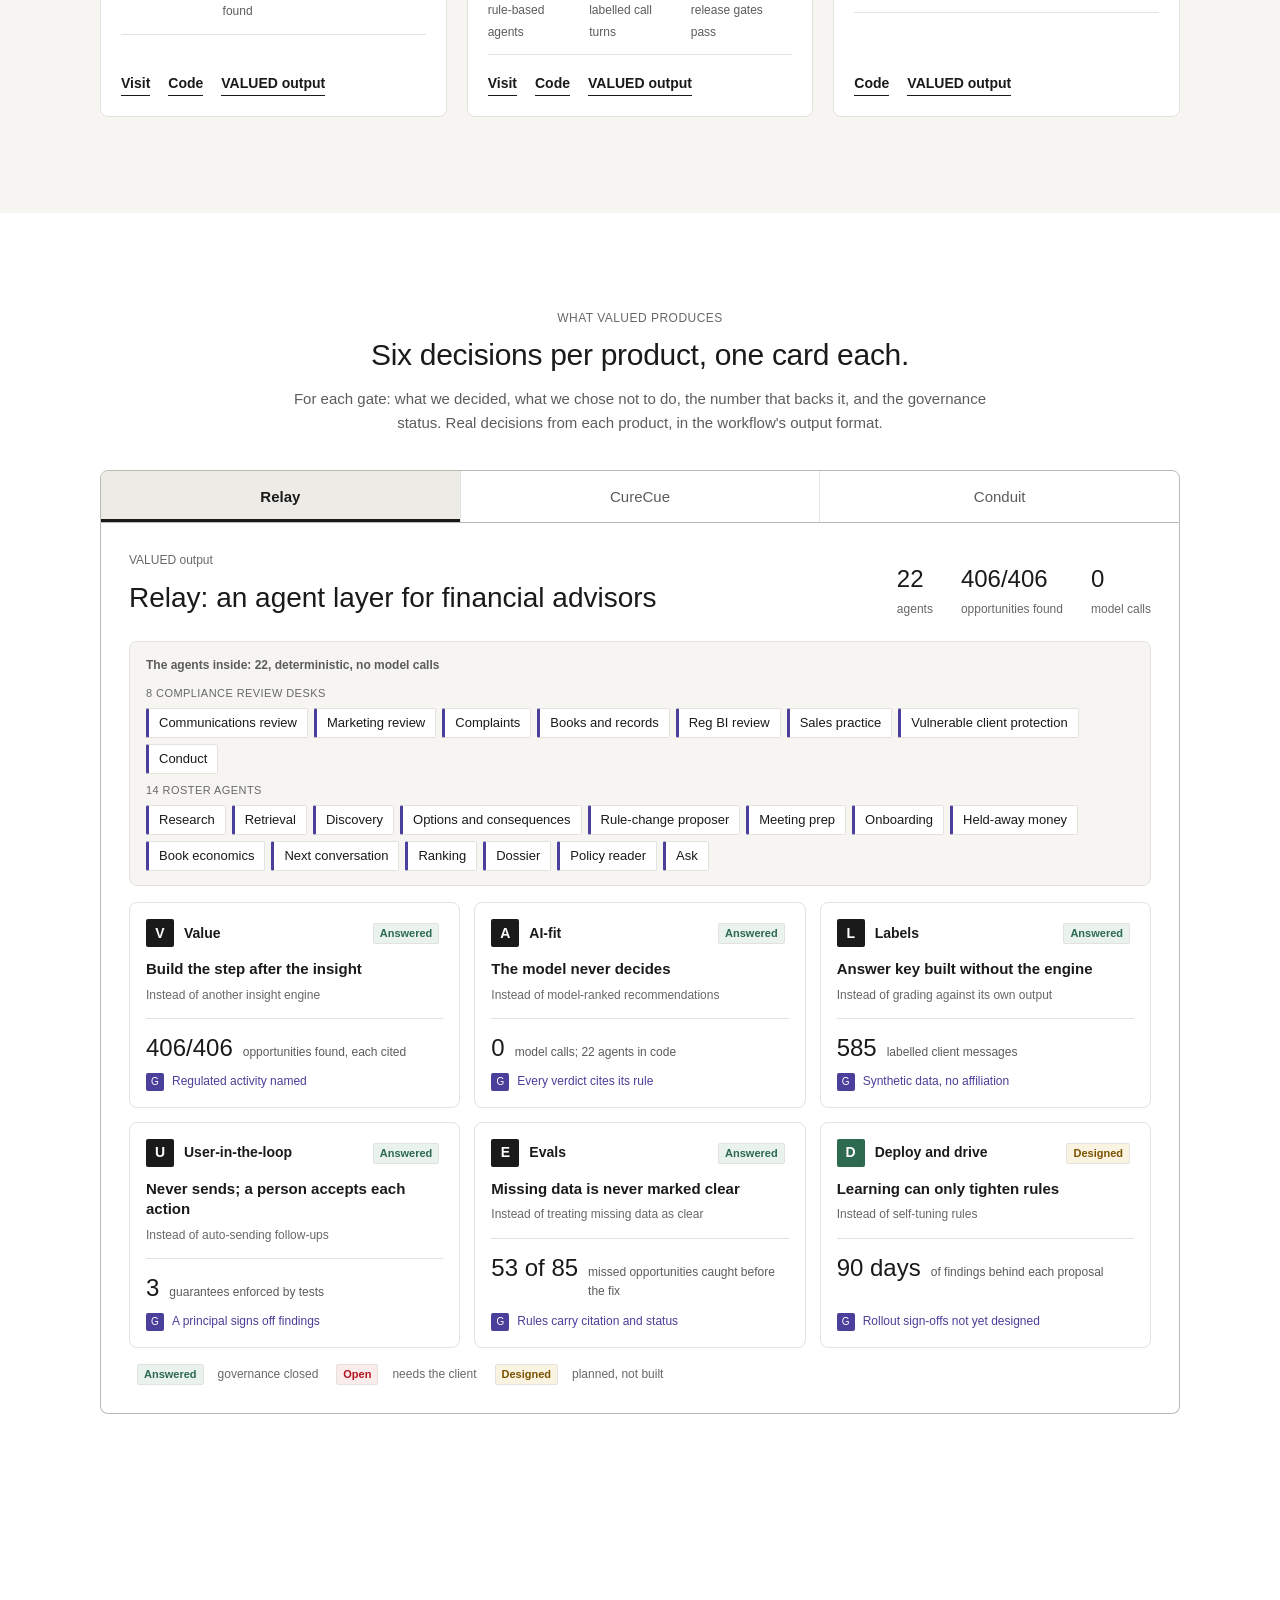
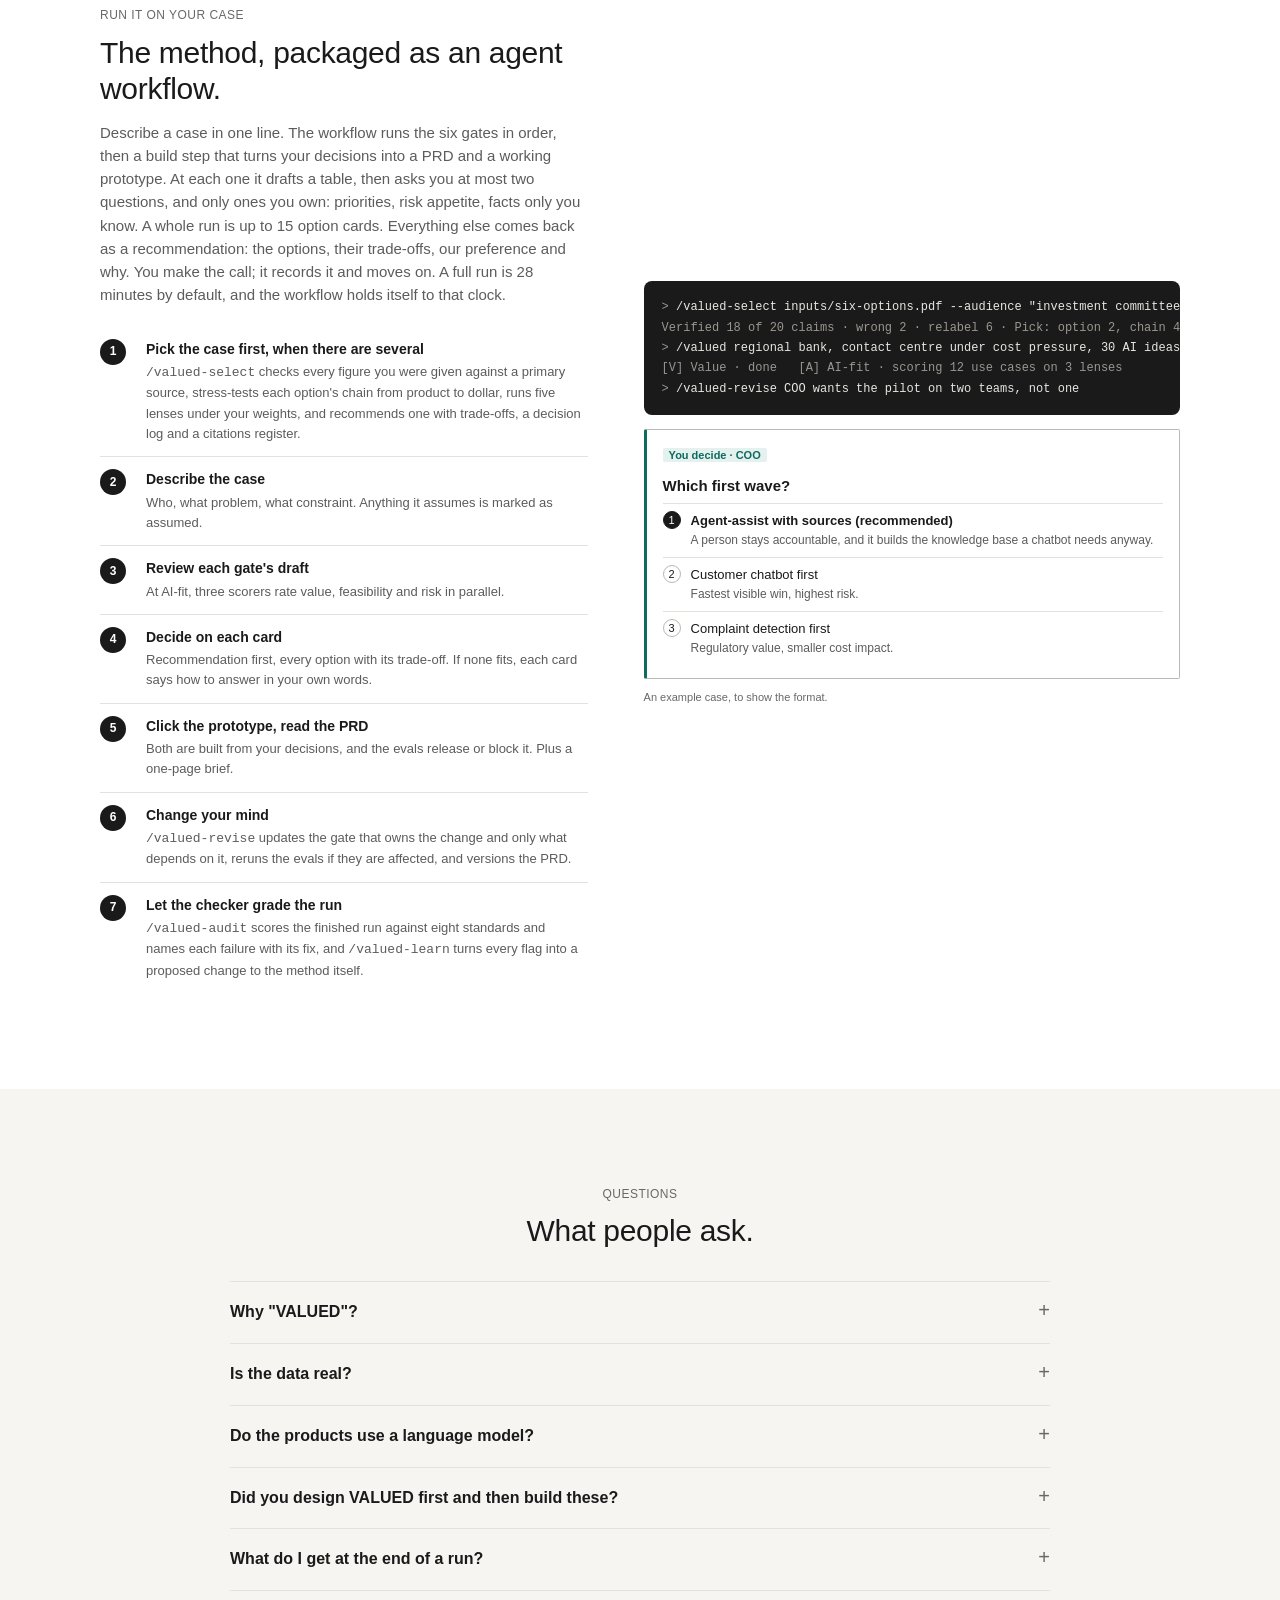
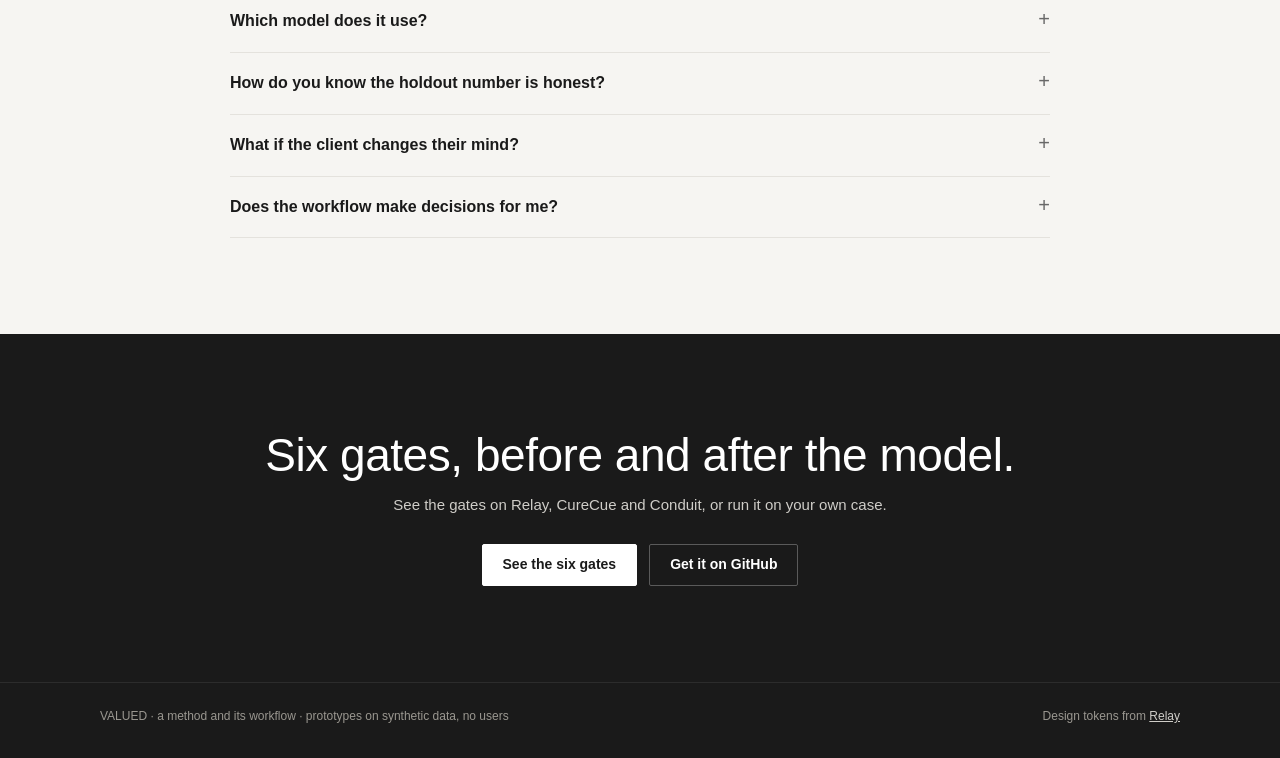
==== commit 4d783103: "VALUED: document /valued-select across the repo and let the conductor pick up a selection - README: " ====
--- a/index.html
+++ b/index.html
@@ -835,6 +835,7 @@
           <h2>The method, packaged as an agent workflow.</h2>
           <p class="lede">Describe a case in one line. The workflow runs the six gates in order, then a build step that turns your decisions into a PRD and a working prototype. At each one it drafts a table, then asks you at most two questions, and only ones you own: priorities, risk appetite, facts only you know. A whole run is up to 15 option cards. Everything else comes back as a recommendation: the options, their trade-offs, our preference and why. You make the call; it records it and moves on. A full run is 28 minutes by default, and the workflow holds itself to that clock.</p>
           <ol>
+            <li><div><b>Pick the case first, when there are several</b><p><span class="mono">/valued-select</span> checks every figure you were given against a primary source, stress-tests each option's chain from product to dollar, runs five lenses under your weights, and recommends one with trade-offs, a decision log and a citations register.</p></div></li>
             <li><div><b>Describe the case</b><p>Who, what problem, what constraint. Anything it assumes is marked as assumed.</p></div></li>
             <li><div><b>Review each gate's draft</b><p>At AI-fit, three scorers rate value, feasibility and risk in parallel.</p></div></li>
             <li><div><b>Decide on each card</b><p>Recommendation first, every option with its trade-off. If none fits, each card says how to answer in your own words.</p></div></li>
@@ -844,7 +845,9 @@
           </ol>
         </div>
         <div>
-          <div class="term"><pre><span class="d">&gt;</span> /valued regional bank, contact centre under cost pressure, 30 AI ideas, plan in 6 weeks
+          <div class="term"><pre><span class="d">&gt;</span> /valued-select inputs/six-options.pdf --audience "investment committee"
+<span class="d">Verified 18 of 20 claims · wrong 2 · relabel 6 · Pick: option 2, chain 4/5</span>
+<span class="d">&gt;</span> /valued regional bank, contact centre under cost pressure, 30 AI ideas, plan in 6 weeks
 <span class="d">[V] Value · done   [A] AI-fit · scoring 12 use cases on 3 lenses</span>
 <span class="d">&gt;</span> /valued-revise COO wants the pilot on two teams, not one</pre></div>
           <div class="card">
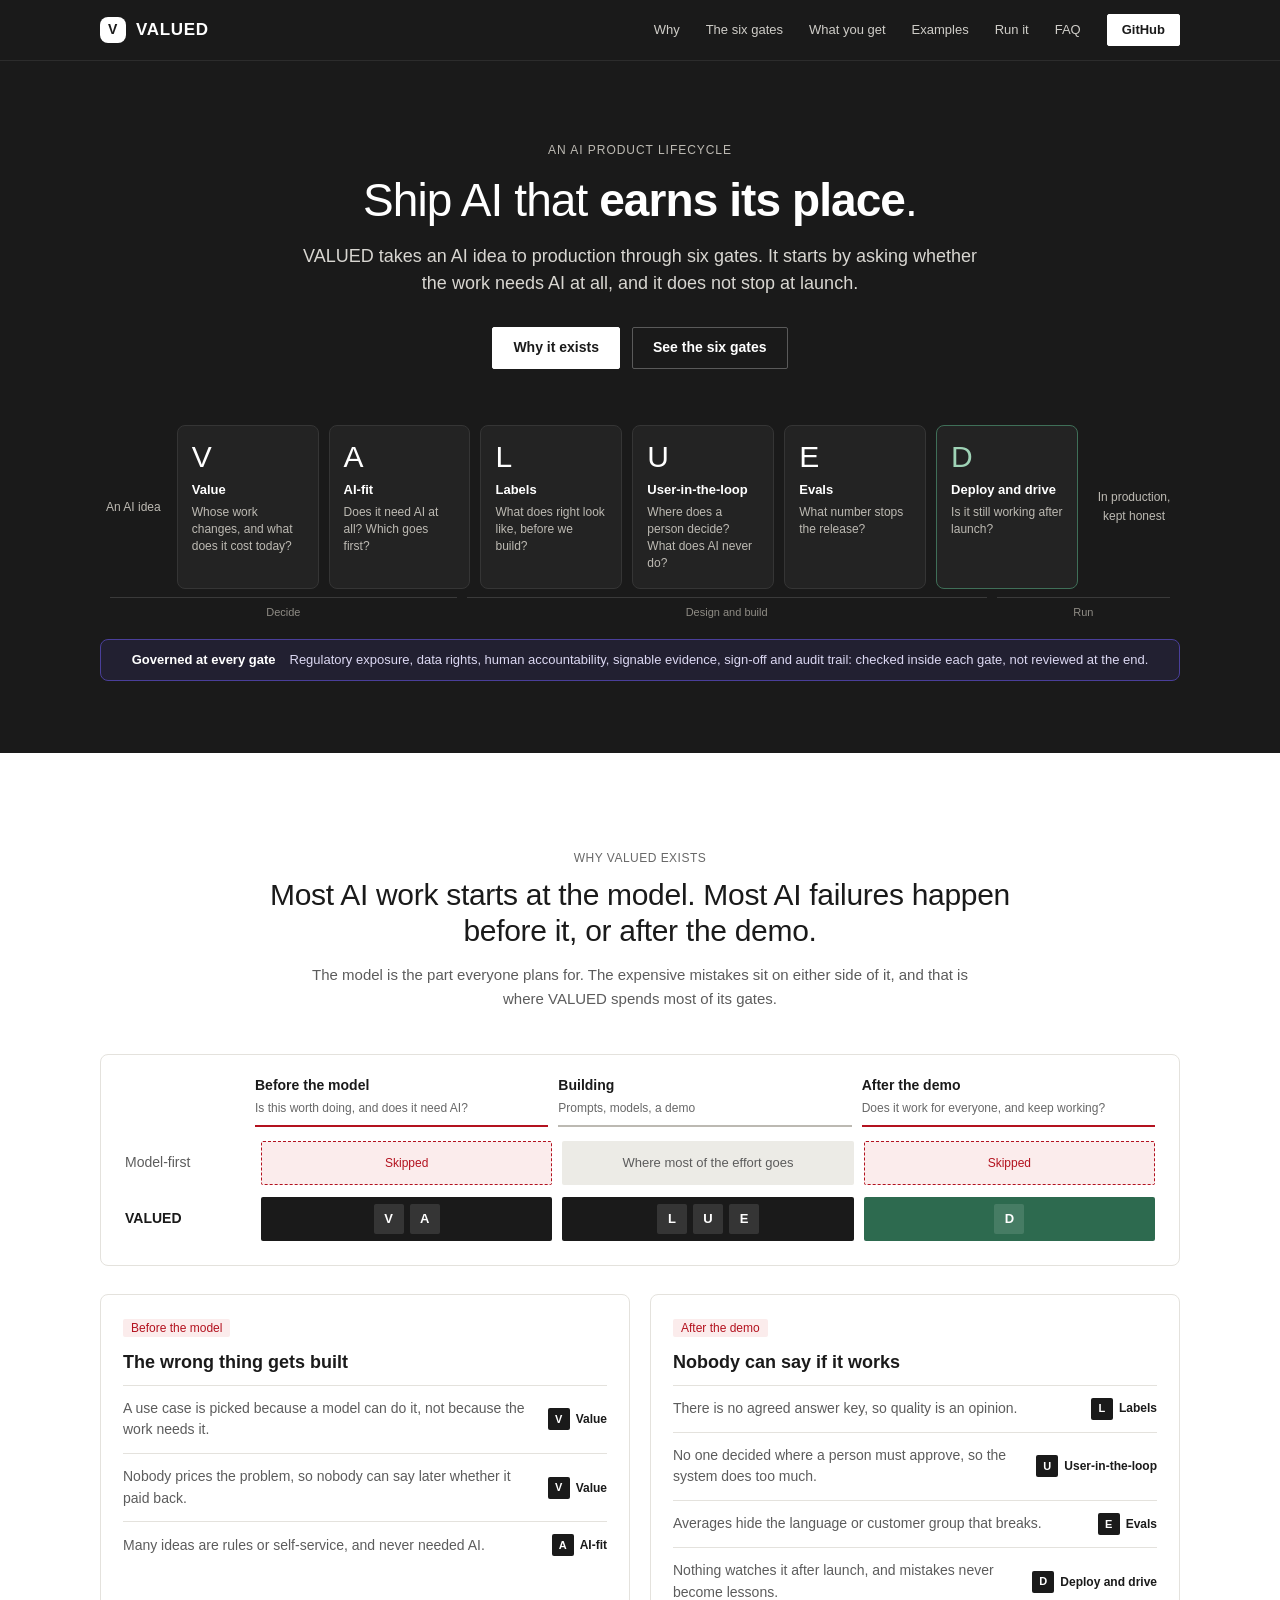
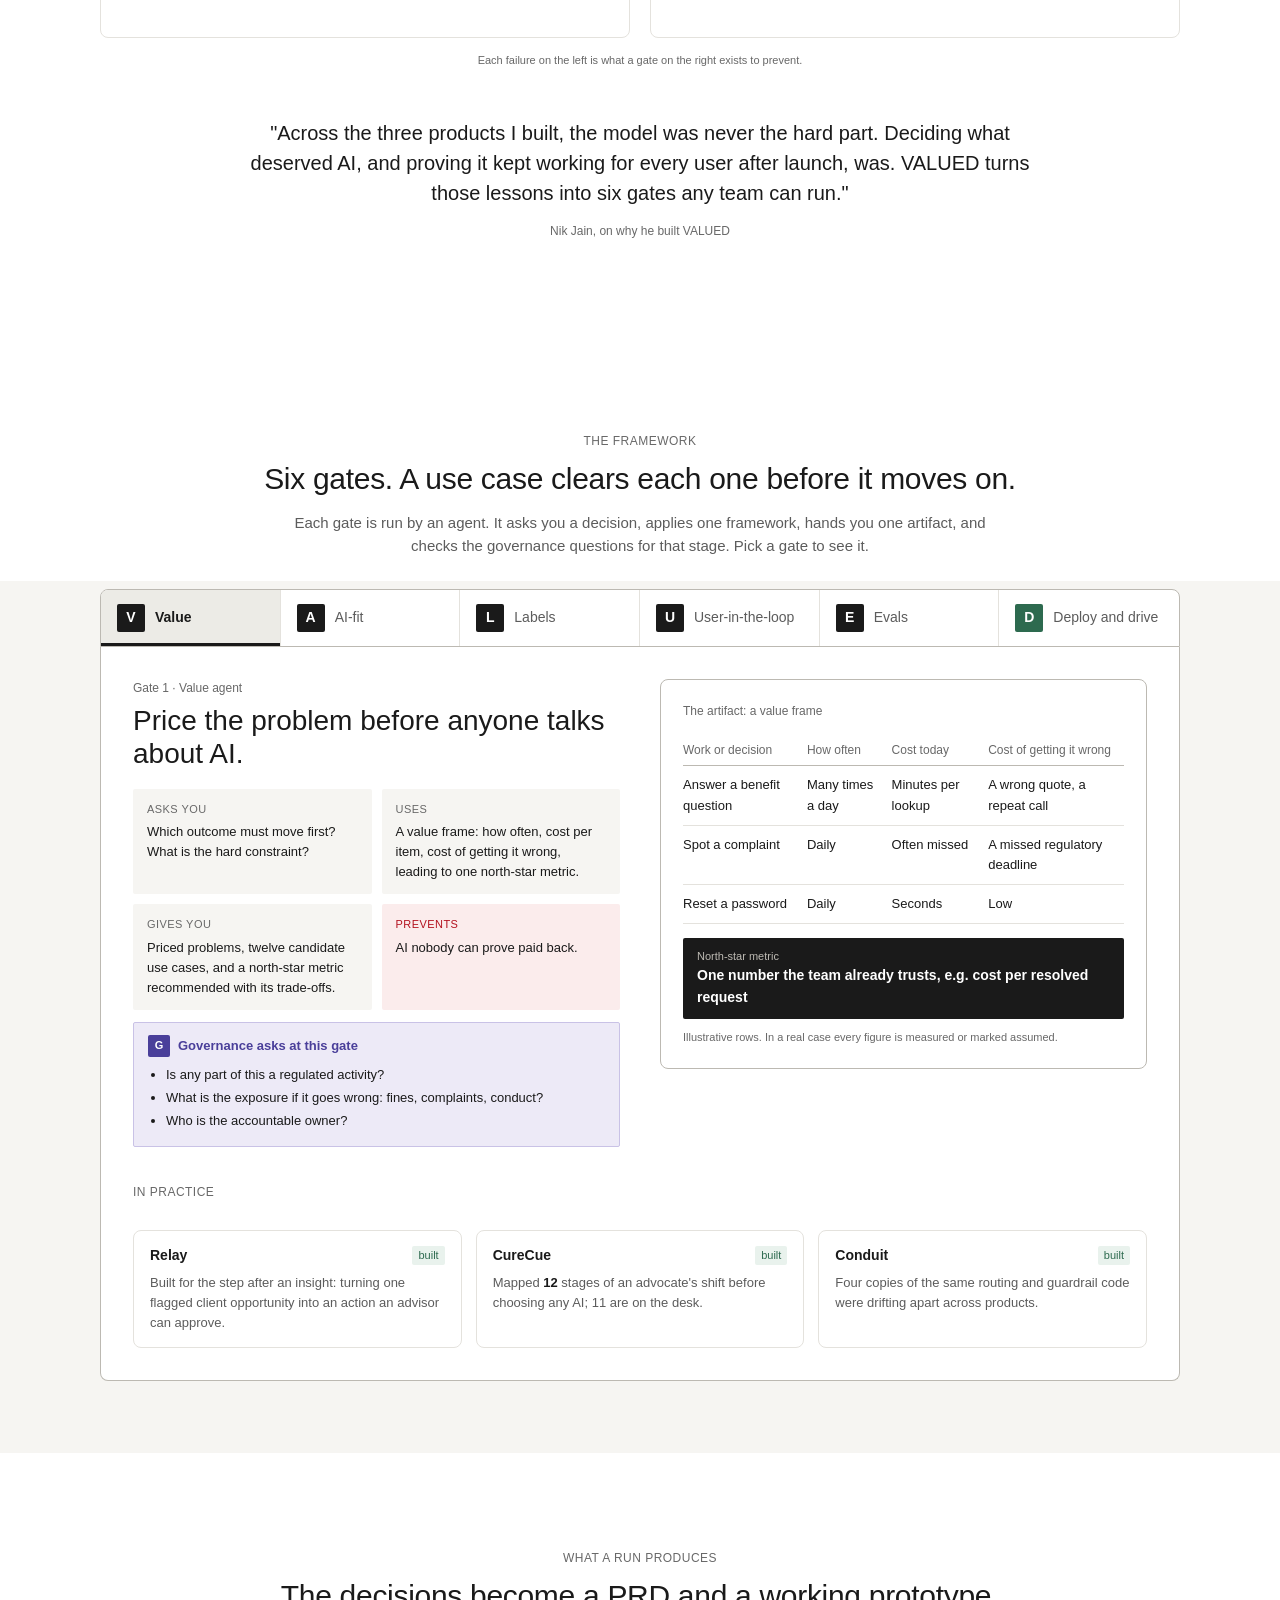
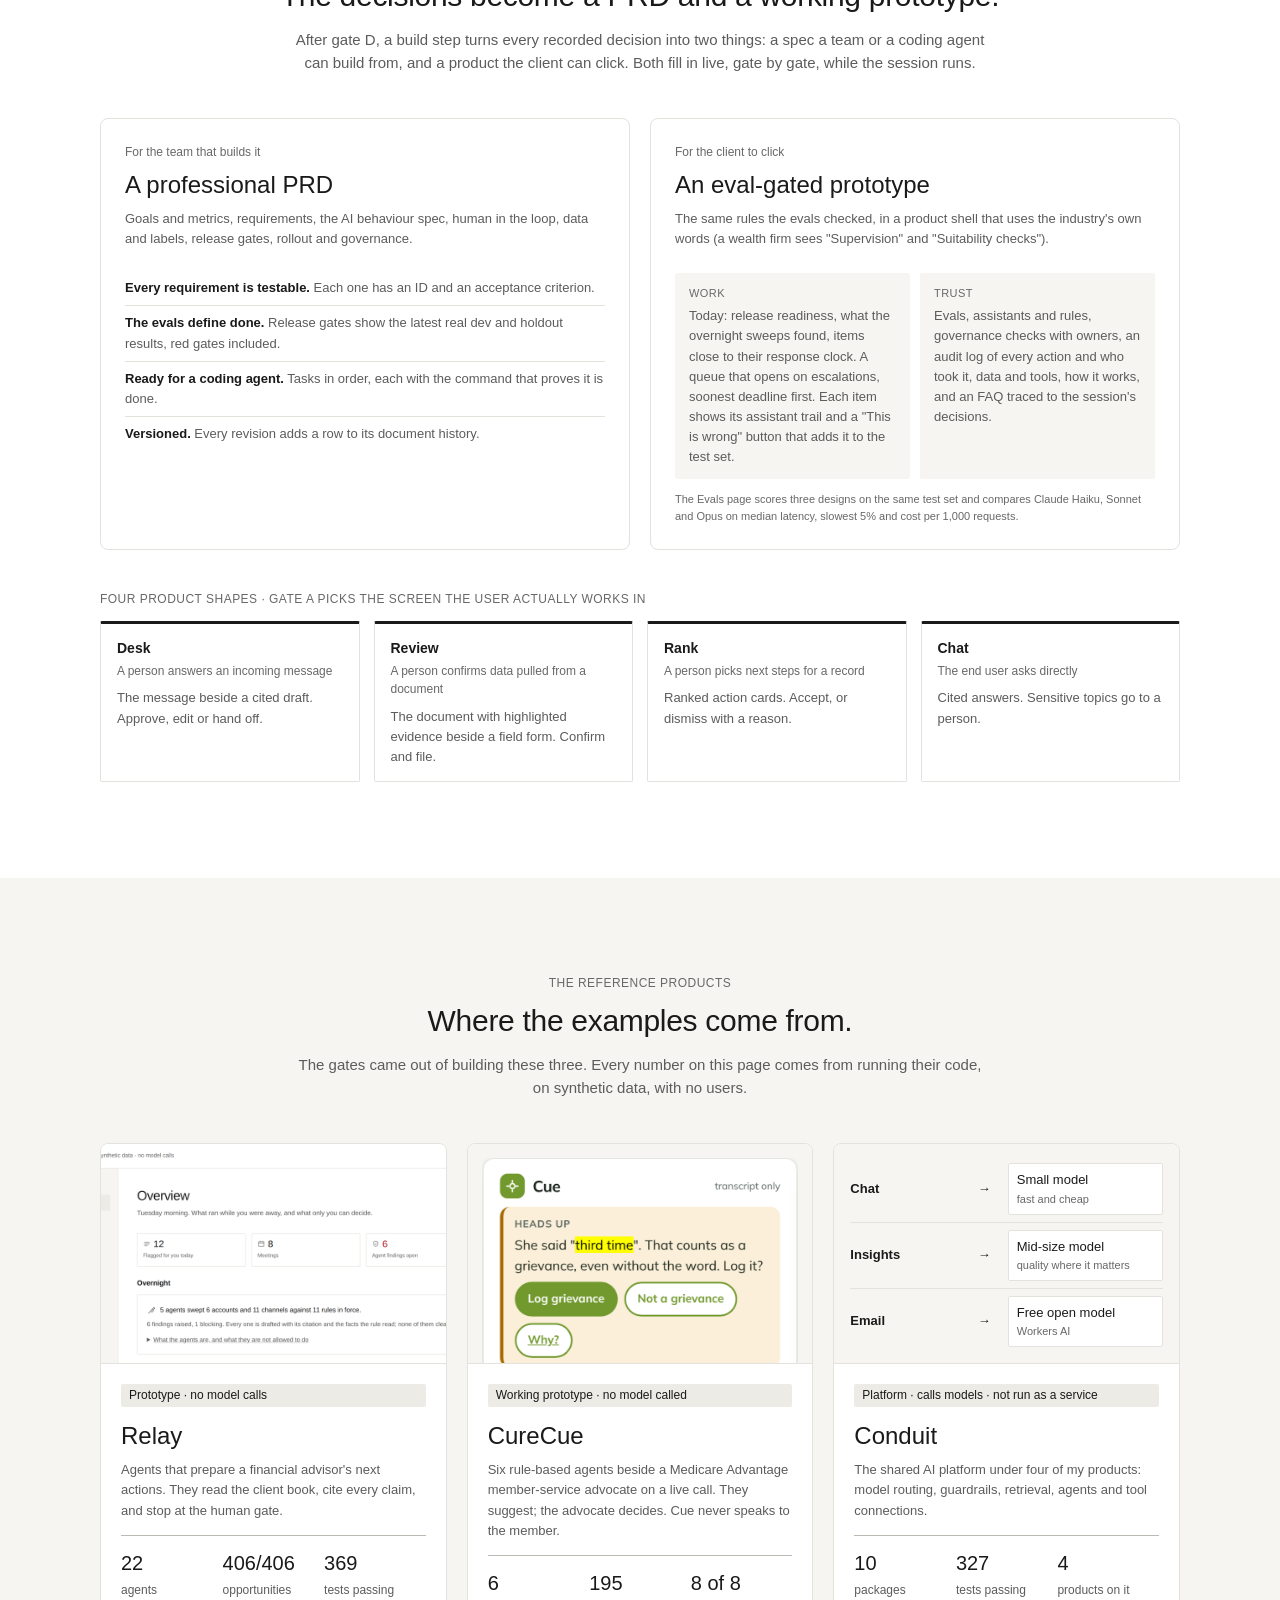
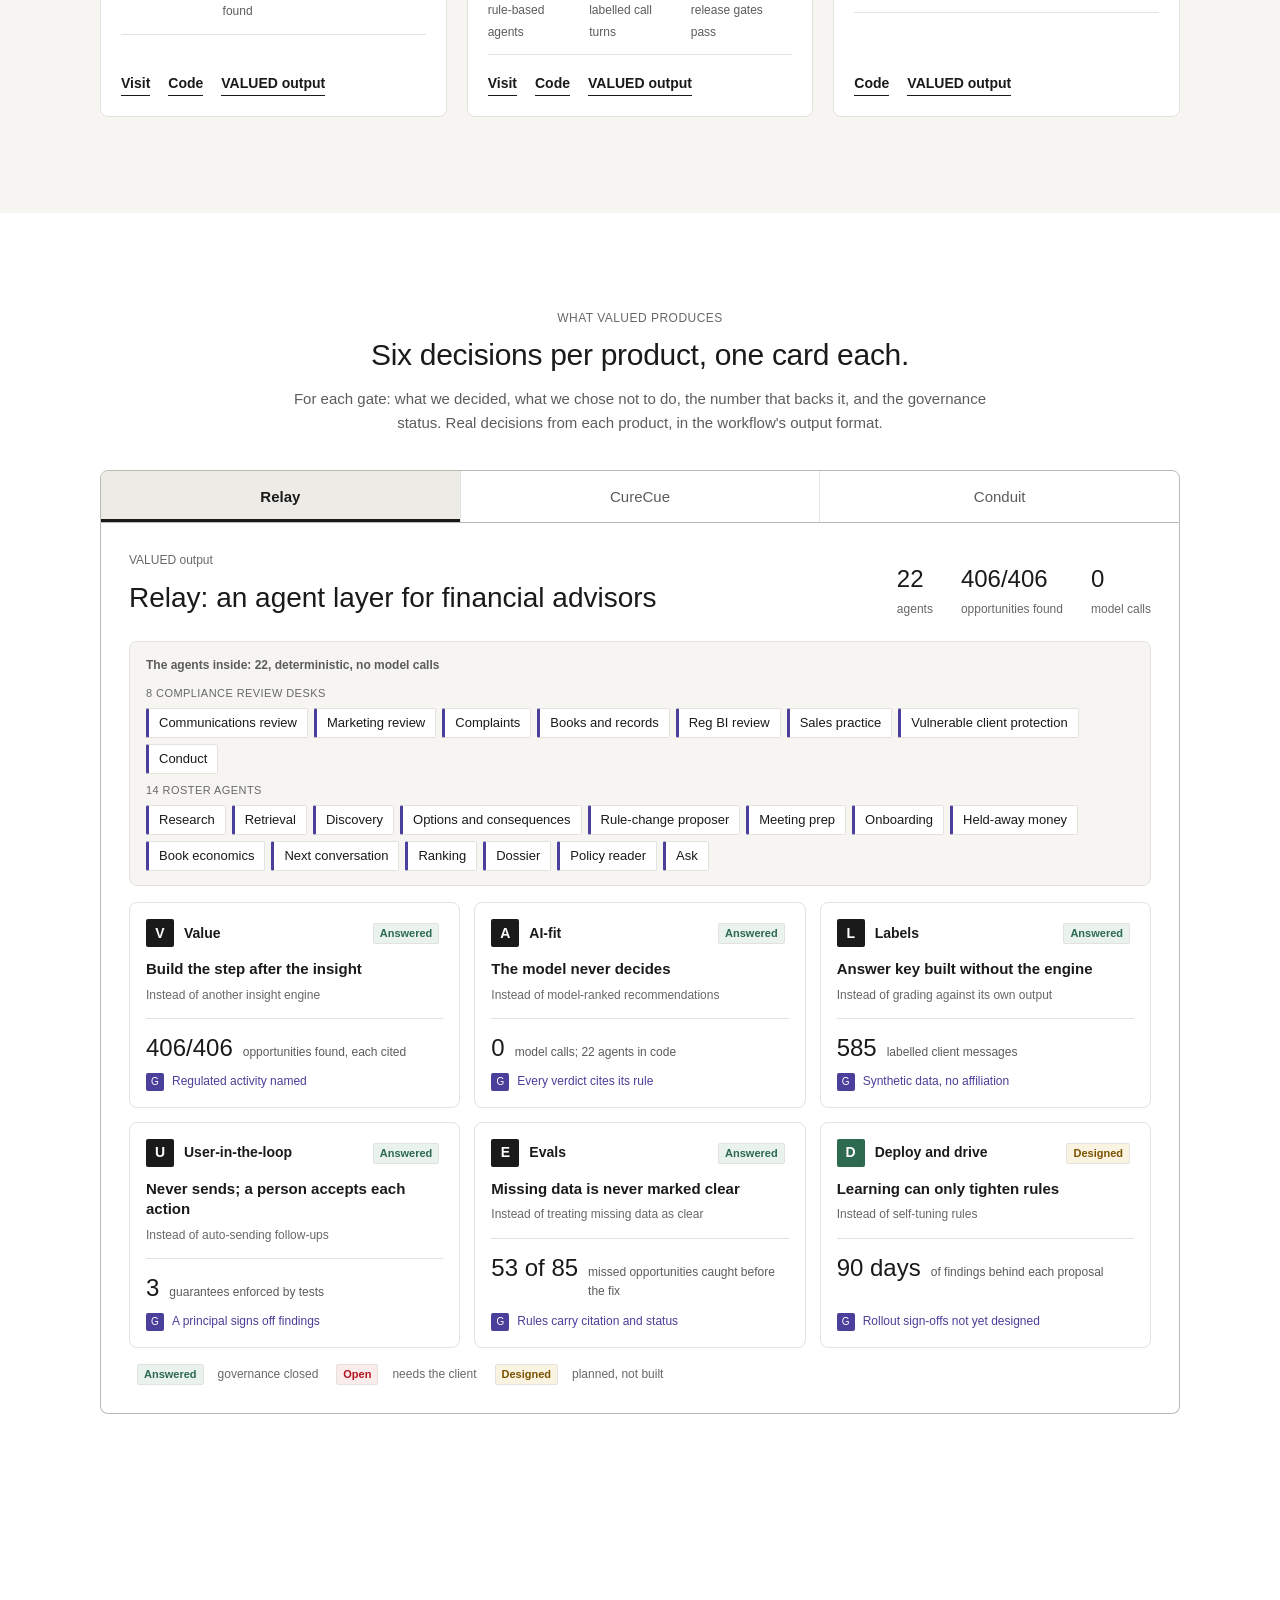
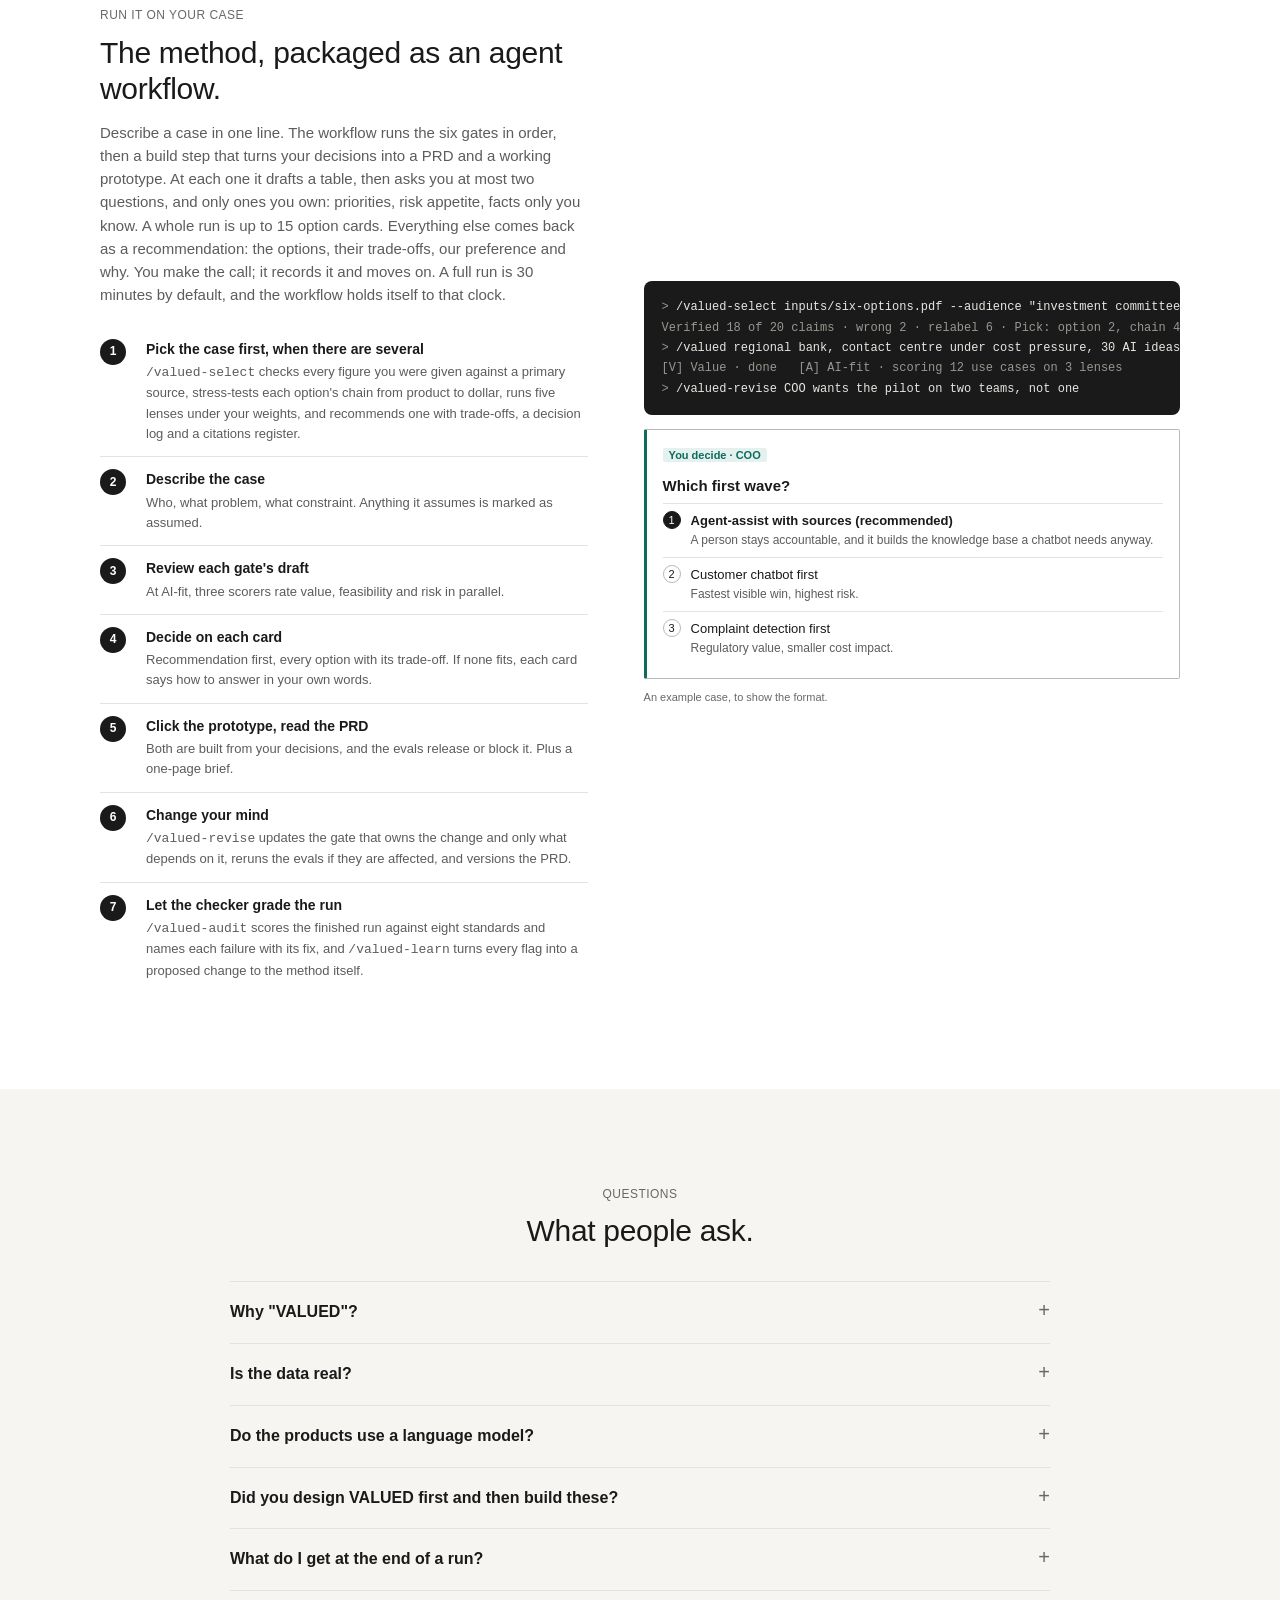
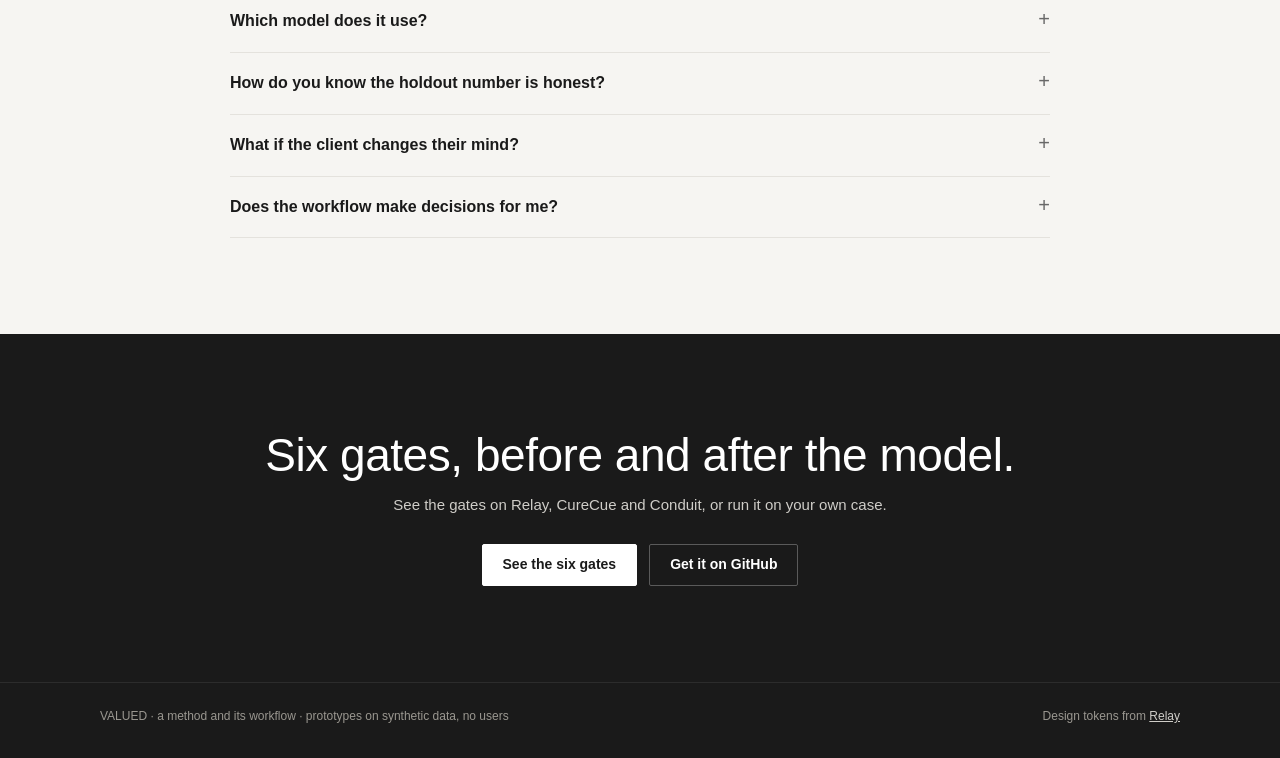
==== commit b7d74b9c: "Research-backed discovery: cited web research, hypothesis tree, tailored questions Phase 0 launches " ====
--- a/index.html
+++ b/index.html
@@ -833,7 +833,7 @@
         <div>
           <p class="eyebrow">RUN IT ON YOUR CASE</p>
           <h2>The method, packaged as an agent workflow.</h2>
-          <p class="lede">Describe a case in one line. The workflow runs the six gates in order, then a build step that turns your decisions into a PRD and a working prototype. At each one it drafts a table, then asks you at most two questions, and only ones you own: priorities, risk appetite, facts only you know. A whole run is up to 15 option cards. Everything else comes back as a recommendation: the options, their trade-offs, our preference and why. You make the call; it records it and moves on. A full run is 28 minutes by default, and the workflow holds itself to that clock.</p>
+          <p class="lede">Describe a case in one line. The workflow runs the six gates in order, then a build step that turns your decisions into a PRD and a working prototype. At each one it drafts a table, then asks you at most two questions, and only ones you own: priorities, risk appetite, facts only you know. A whole run is up to 15 option cards. Everything else comes back as a recommendation: the options, their trade-offs, our preference and why. You make the call; it records it and moves on. A full run is 30 minutes by default, and the workflow holds itself to that clock.</p>
           <ol>
             <li><div><b>Pick the case first, when there are several</b><p><span class="mono">/valued-select</span> checks every figure you were given against a primary source, stress-tests each option's chain from product to dollar, runs five lenses under your weights, and recommends one with trade-offs, a decision log and a citations register.</p></div></li>
             <li><div><b>Describe the case</b><p>Who, what problem, what constraint. Anything it assumes is marked as assumed.</p></div></li>
